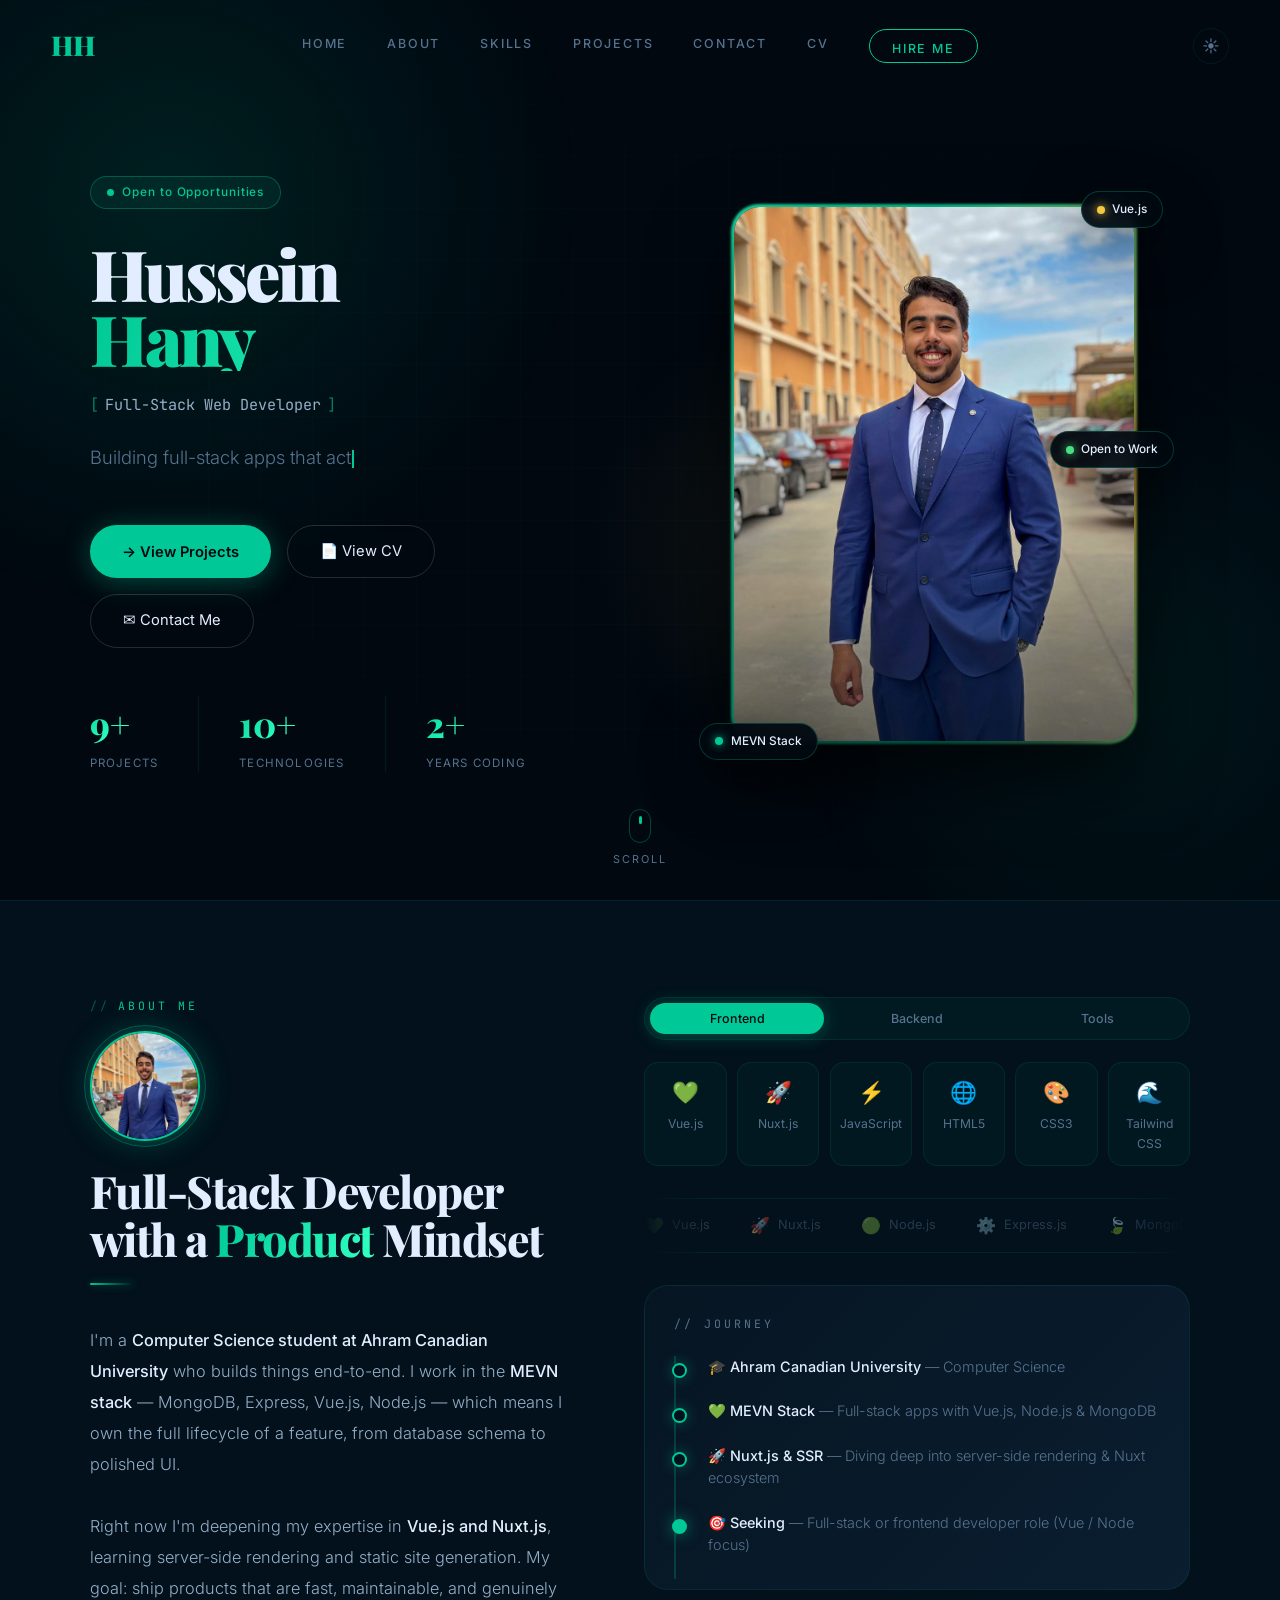
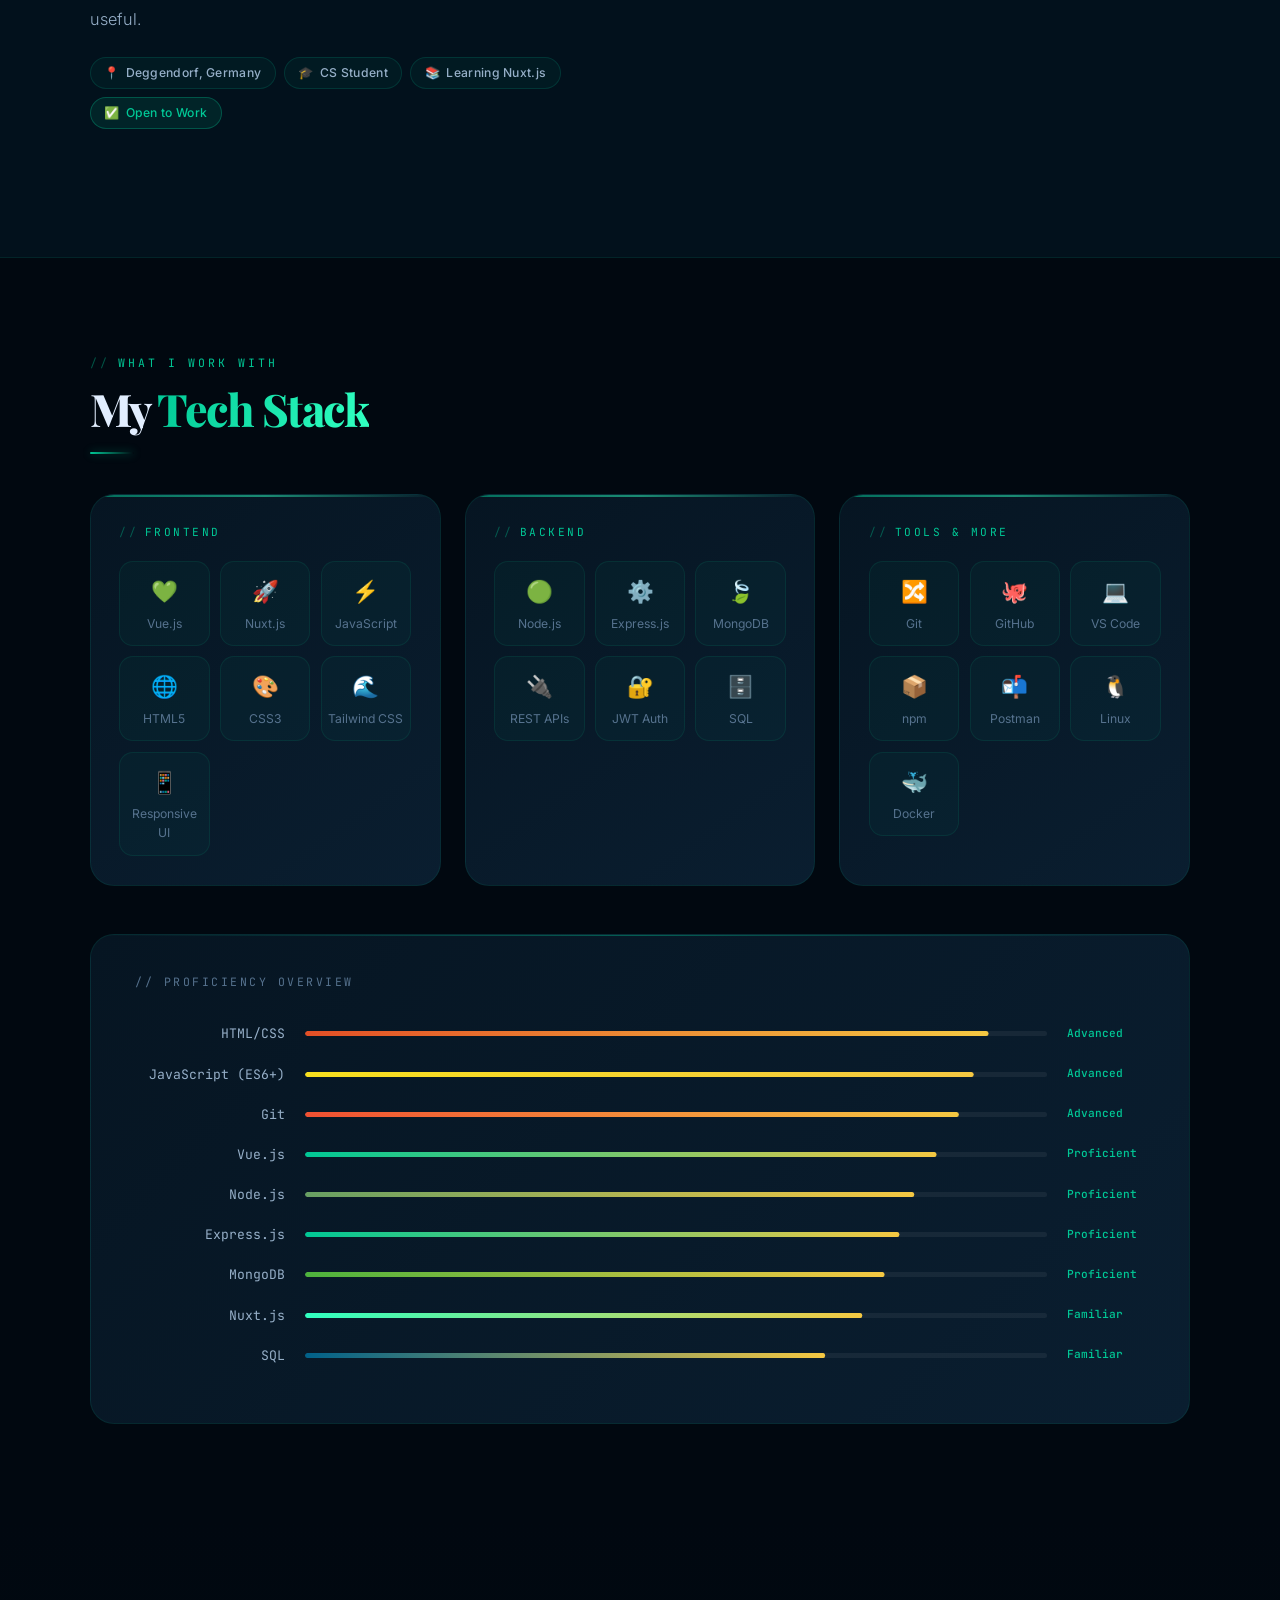
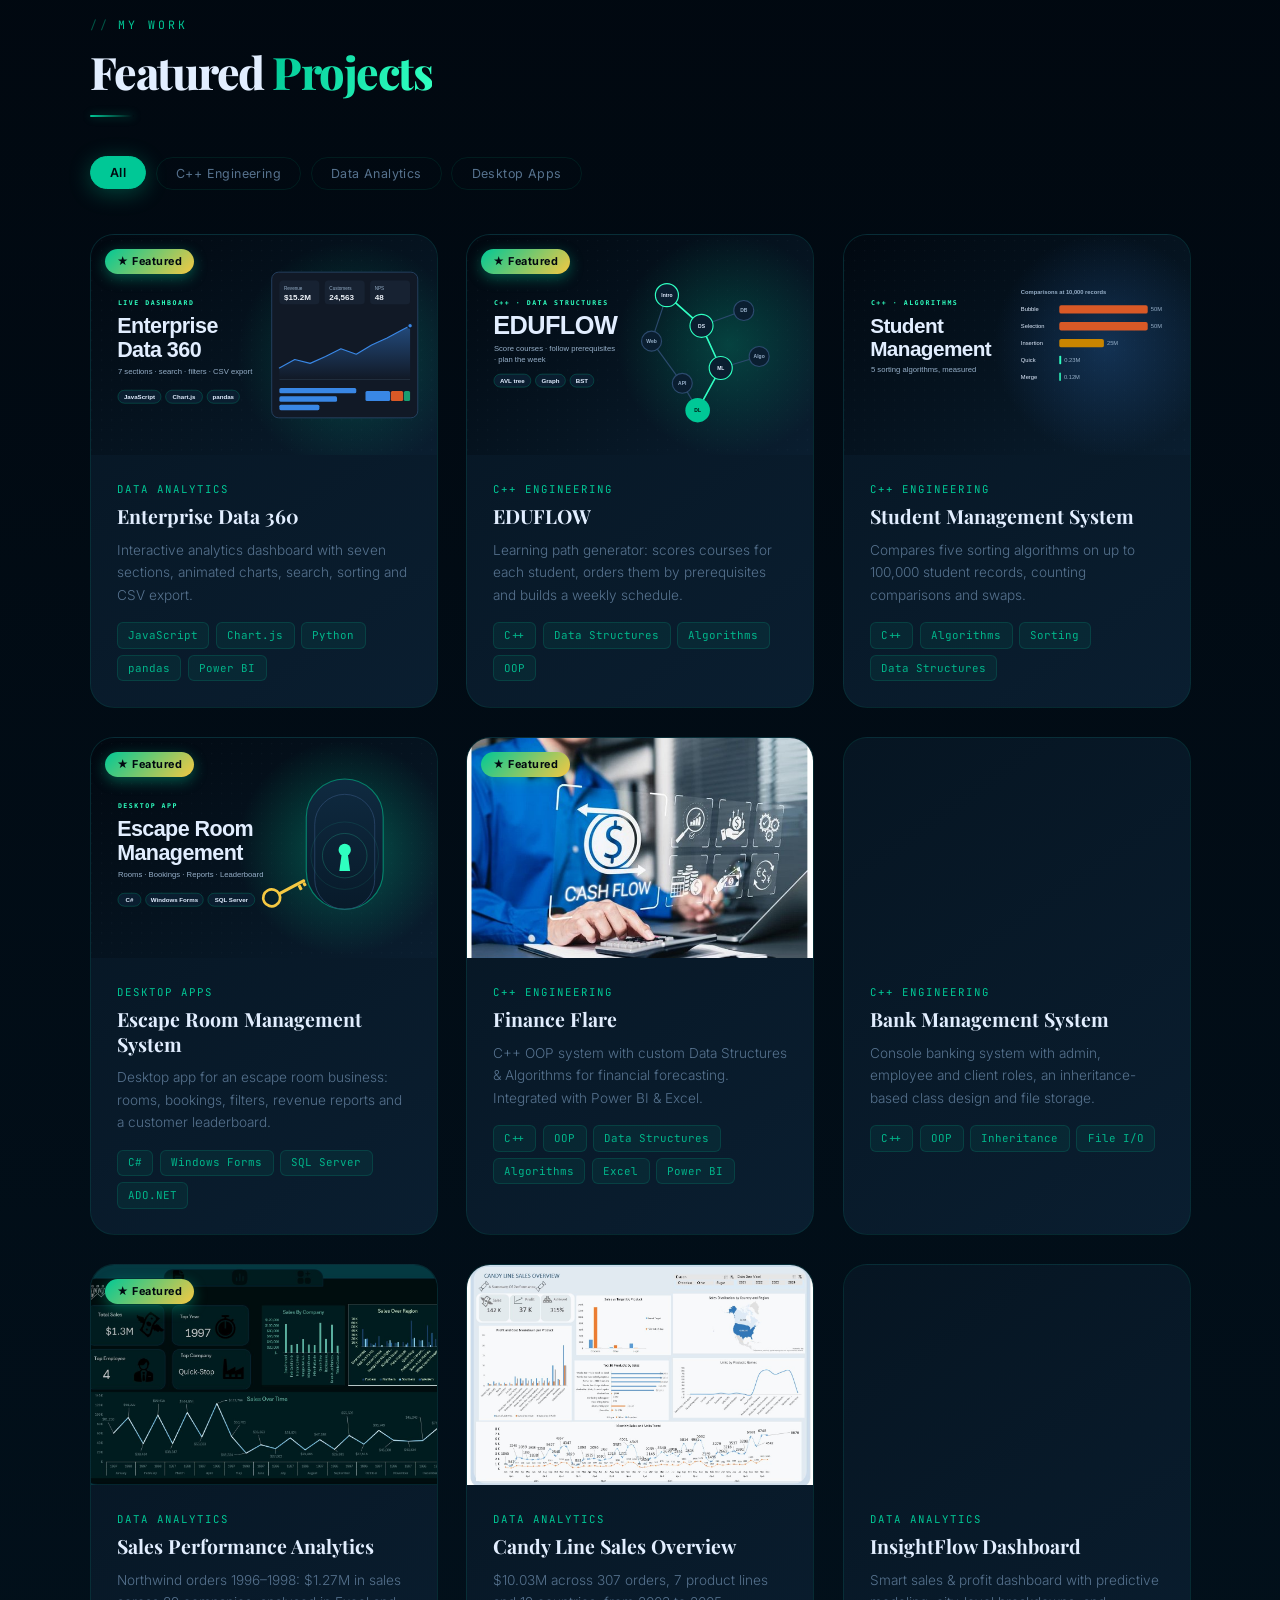
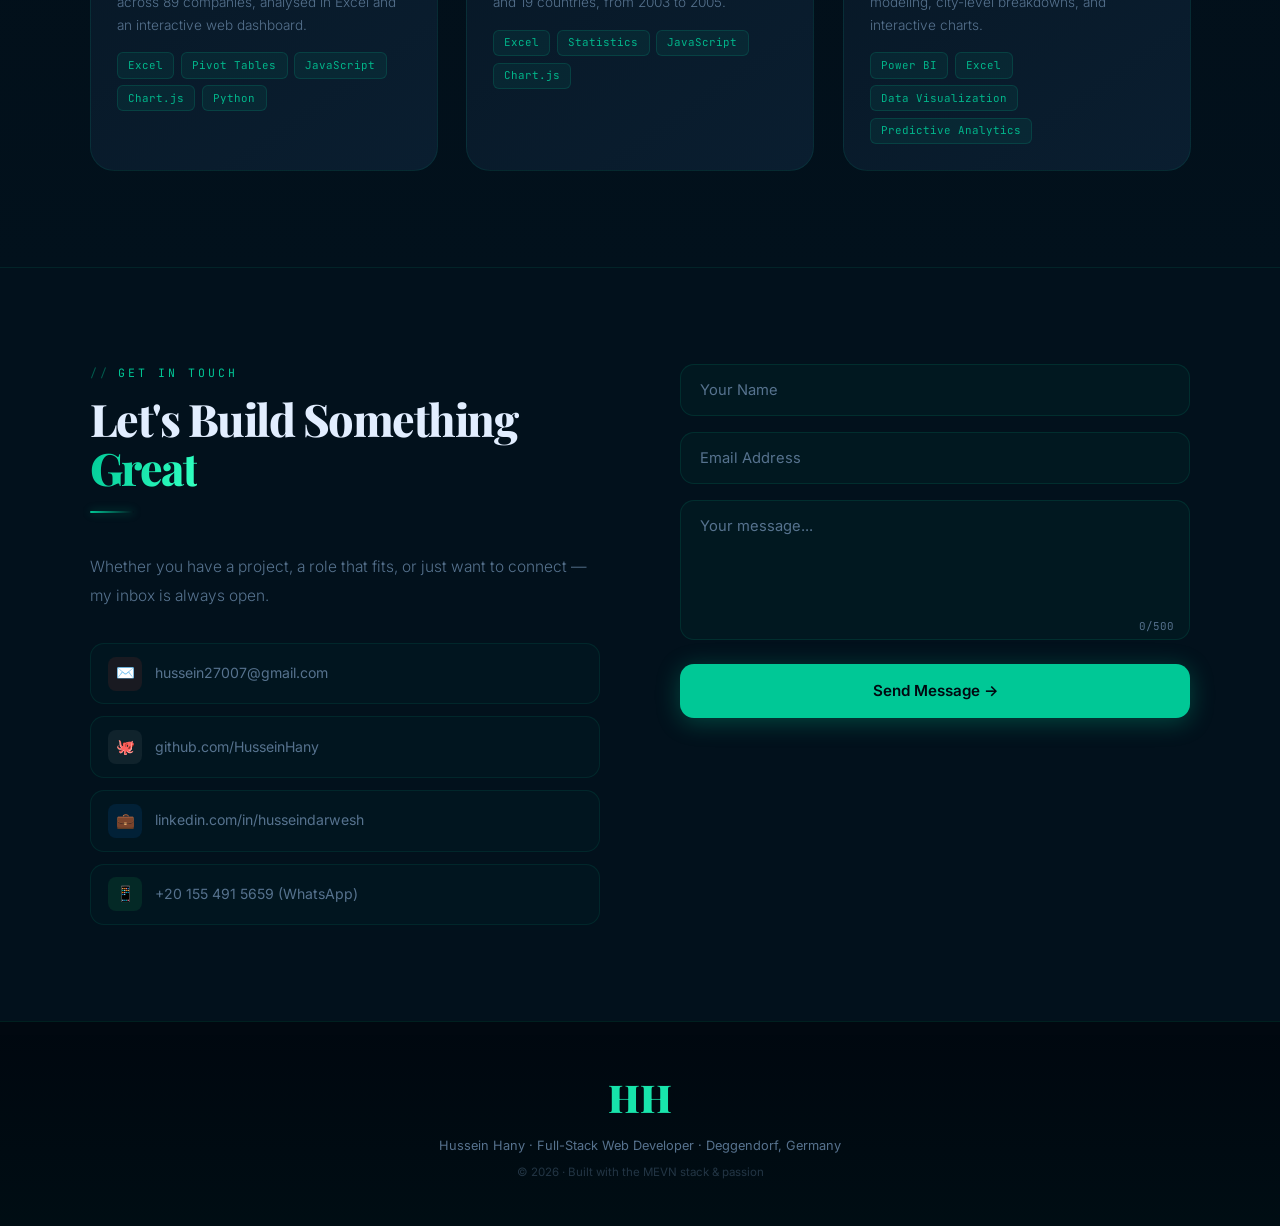
==== index.html @ fb444c96 "Portfolio: a card for every project, live demo buttons, accurate details - New cards: Enterprise Dat" ====
<!DOCTYPE html>
<html lang="en">
<head>
<meta charset="UTF-8"/>
<meta name="viewport" content="width=device-width,initial-scale=1.0"/>
<style>html{scroll-padding-top:72px}</style>
<meta name="description" content="Hussein Hany - Full-Stack Web Developer. Building modern, scalable web applications with the MEVN stack. Vue.js, Nuxt.js, Node.js, MongoDB."/>
<meta name="keywords" content="Hussein Hany, Full-Stack Developer, MEVN Stack, Vue.js, Nuxt.js, Node.js, MongoDB, Web Developer, Deggendorf Germany"/>
<meta name="author" content="Hussein Hany"/>
<meta name="robots" content="index, follow"/>
<meta name="theme-color" content="#00c896"/>

<!-- Open Graph / Facebook -->
<meta property="og:type" content="website"/>
<meta property="og:url" content="https://husseinHany.github.io/"/>
<meta property="og:title" content="Hussein Hany | Full-Stack Web Developer"/>
<meta property="og:description" content="Building modern, scalable web applications with the MEVN stack. Vue.js, Node.js, MongoDB — from idea to production."/>
<meta property="og:image" content="https://husseinHany.github.io/img/photo.jpg"/>

<!-- Twitter Card -->
<meta name="twitter:card" content="summary_large_image"/>
<meta name="twitter:title" content="Hussein Hany | Full-Stack Web Developer"/>
<meta name="twitter:description" content="Building modern, scalable web applications with the MEVN stack. Vue.js, Node.js, MongoDB — from idea to production."/>
<meta name="twitter:image" content="https://husseinHany.github.io/img/photo.jpg"/>

<title>Hussein Hany | Full-Stack Web Developer</title>
<link rel="canonical" href="https://husseinHany.github.io/"/>
<link rel="icon" type="image/svg+xml" href="data:image/svg+xml,%3Csvg xmlns='http://www.w3.org/2000/svg' viewBox='0 0 64 64'%3E%3Crect width='64' height='64' rx='12' fill='%230a0f14'/%3E%3Ctext x='32' y='42' font-family='Georgia,serif' font-size='28' font-weight='900' fill='%2300c896' text-anchor='middle'%3EHM%3C/text%3E%3C/svg%3E"/>

<!-- Fonts -->
<link rel="preconnect" href="https://fonts.googleapis.com"/>
<link rel="preconnect" href="https://fonts.gstatic.com" crossorigin/>
<link href="https://fonts.googleapis.com/css2?family=Playfair+Display:wght@700;800;900&family=Inter:ital,wght@0,300;0,400;0,500;0,600;1,300&family=JetBrains+Mono:wght@400;500&display=swap" rel="stylesheet"/>

<!-- GSAP -->
<script src="https://cdnjs.cloudflare.com/ajax/libs/gsap/3.12.5/gsap.min.js"></script>
<script src="https://cdnjs.cloudflare.com/ajax/libs/gsap/3.12.5/ScrollTrigger.min.js"></script>

<!-- Styles -->
<link rel="stylesheet" href="css/styles.css"/>

<!-- Structured Data / JSON-LD -->
<script type="application/ld+json">
{
  "@context": "https://schema.org",
  "@type": "Person",
  "name": "Hussein Hany",
  "url": "https://husseinHany.github.io/",
  "jobTitle": "Full-Stack Web Developer",
  "description": "Computer Science student and Full-Stack Web Developer specializing in the MEVN stack — Vue.js, Nuxt.js, Node.js, Express.js, and MongoDB.",
  "address": {
    "@type": "PostalAddress",
    "addressLocality": "Deggendorf",
    "addressCountry": "Germany"
  },
  "email": "hussein27007@gmail.com",
  "sameAs": [
    "https://github.com/HusseinHany",
    "https://www.linkedin.com/in/husseindarwesh"
  ],
  "knowsAbout": ["Vue.js","Nuxt.js","Node.js","Express.js","MongoDB","JavaScript","HTML5","CSS3","Tailwind CSS","REST APIs","Git"]
}
</script>
</head>
<body>

<div id="prog" role="progressbar" aria-label="Page scroll progress" aria-valuenow="0" aria-valuemin="0" aria-valuemax="100"></div>

<!-- ══ NAV ══ -->
<nav id="nav" aria-label="Main navigation">
  <a class="logo" href="#hero" onclick="goTo('hero');return false" aria-label="Hussein Hany - Home">HH</a>
  <div class="nav-links" role="list">
    <a href="#hero" onclick="goTo('hero');return false" role="listitem">Home</a>
    <a href="#about" onclick="goTo('about');return false" role="listitem">About</a>
    <a href="#skills" onclick="goTo('skills');return false" role="listitem">Skills</a>
    <a href="#projects" onclick="goTo('projects');return false" role="listitem">Projects</a>
    <a href="#contact" onclick="goTo('contact');return false" role="listitem">Contact</a>
    <a href="cv.html" role="listitem">CV</a>
    <a href="#contact" class="nav-hire" onclick="goTo('contact');return false" role="listitem">Hire Me</a>
  </div>
  <div style="display:flex;align-items:center;gap:.5rem">
    <button class="theme-toggle" id="theme-toggle" onclick="toggleTheme()" aria-label="Switch to light mode" title="Toggle theme">☀️</button>
    <button class="hbg" id="hbg" onclick="toggleMenu()" aria-label="Open mobile menu" aria-expanded="false" aria-controls="mob-menu">
      <span></span><span></span><span></span>
    </button>
  </div>
</nav>

<!-- ══ MOBILE MENU ══ -->
<nav class="mob-menu" id="mob-menu" aria-label="Mobile navigation" aria-hidden="true">
  <a href="#hero" onclick="goTo('hero');closeMenu();return false">Home</a>
  <a href="#about" onclick="goTo('about');closeMenu();return false">About</a>
  <a href="#skills" onclick="goTo('skills');closeMenu();return false">Skills</a>
  <a href="#projects" onclick="goTo('projects');closeMenu();return false">Projects</a>
  <a href="#contact" onclick="goTo('contact');closeMenu();return false">Contact</a>
  <a href="cv.html">CV</a>
  <a href="#contact" onclick="goTo('contact');closeMenu();return false" style="color:var(--em)">Hire Me ↗</a>
</nav>

<!-- ══ HERO ══ -->
<section id="hero" class="hero-wrap" aria-label="Hero section">
  <div class="hero-bg-grid" aria-hidden="true"></div>
  <div class="orb o1" aria-hidden="true"></div>
  <div class="orb o2" aria-hidden="true"></div>
  <div class="orb o3" aria-hidden="true"></div>

  <!-- left -->
  <div class="hero-left">
    <div class="h-badge" id="hbadge">
      <span class="bdot" aria-hidden="true"></span>Open to Opportunities
    </div>
    <h1 class="hname" id="hname">
      <span class="hname-l1">Hussein</span>
      <span class="hname-l2">Hany</span>
    </h1>
    <div class="hrole" id="hrole" aria-label="Role: Full-Stack Web Developer">
      <span class="rbr" aria-hidden="true">[</span>Full-Stack Web Developer<span class="rbr" aria-hidden="true">]</span>
    </div>
    <div class="htype" id="htype" aria-live="polite" aria-label="Dynamic tagline">
      <span id="typed"></span><span class="tcur" aria-hidden="true"></span>
    </div>
    <div class="hero-ctas" id="hctas">
      <button class="btn-p" onclick="goTo('projects')"><span>→ View Projects</span></button>
      <a href="cv.html" class="btn-o">📄 View CV</a>
      <a href="#contact" class="btn-o" onclick="goTo('contact');return false">✉ Contact Me</a>
    </div>
    <div class="stats-row" id="hstats" aria-label="Key statistics">
      <div class="stat-item">
        <span class="stat-n" data-t="9">0+</span>
        <span class="stat-l">Projects</span>
      </div>
      <div class="stat-div" aria-hidden="true"></div>
      <div class="stat-item">
        <span class="stat-n" data-t="10">0+</span>
        <span class="stat-l">Technologies</span>
      </div>
      <div class="stat-div" aria-hidden="true"></div>
      <div class="stat-item">
        <span class="stat-n" data-t="2">0+</span>
        <span class="stat-l">Years Coding</span>
      </div>
    </div>
  </div>

  <!-- right -->
  <div class="hero-right" id="hphoto">
    <div class="photo-wrap">
      <div class="photo-glow" aria-hidden="true"></div>
      <div class="photo-inner">
        <img id="pimg" src="" alt="Hussein Hany - Full-Stack Web Developer"/>
        <div class="photo-fade" aria-hidden="true"></div>
      </div>
      <div class="chip c-em chip-1" aria-hidden="true"><span class="cdot"></span>MEVN Stack</div>
      <div class="chip c-gd chip-2" aria-hidden="true"><span class="cdot"></span>Vue.js</div>
      <div class="chip c-gr chip-3" aria-hidden="true"><span class="cdot"></span>Open to Work</div>
    </div>
  </div>

  <div class="scroll-hint" aria-hidden="true">
    <div class="smouse"><div class="swheel"></div></div>
    <span>Scroll</span>
  </div>
</section>

<!-- ══ ABOUT ══ -->
<section id="about" class="sec" aria-labelledby="about-heading">
  <div class="sec-in about-grid">
    <div class="rv-l">
      <div class="eyebrow" aria-hidden="true">About Me</div>
      <div class="about-avatar-wrap">
        <img id="aimg" src="" alt="Hussein Hany - Full-Stack Web Developer"/>
        <div class="about-avatar-ring" aria-hidden="true"></div>
      </div>
      <h2 class="sec-h" id="about-heading">Full-Stack Developer with a <span class="em-txt">Product</span> Mindset</h2>
      <div class="divider" aria-hidden="true"></div>
      <p class="bio">
        I'm a <strong>Computer Science student at Ahram Canadian University</strong> who builds things end-to-end. I work in the <strong>MEVN stack</strong> — MongoDB, Express, Vue.js, Node.js — which means I own the full lifecycle of a feature, from database schema to polished UI.<br><br>
        Right now I'm deepening my expertise in <strong>Vue.js and Nuxt.js</strong>, learning server-side rendering and static site generation. My goal: ship products that are fast, maintainable, and genuinely useful.
      </p>
      <div class="about-chips" aria-label="Key attributes">
        <span class="about-chip"><span aria-hidden="true">📍</span>Deggendorf, Germany</span>
        <span class="about-chip"><span aria-hidden="true">🎓</span>CS Student</span>
        <span class="about-chip"><span aria-hidden="true">📚</span>Learning Nuxt.js</span>
        <span class="about-chip about-chip-em"><span aria-hidden="true">✅</span>Open to Work</span>
      </div>
    </div>
    <div class="rv-r">
      <div class="tab-row" role="tablist" aria-label="Skills categories">
        <button class="tbtn on" onclick="switchTab(0,this)" role="tab" aria-selected="true" aria-controls="tab-c">Frontend</button>
        <button class="tbtn" onclick="switchTab(1,this)" role="tab" aria-selected="false" aria-controls="tab-c">Backend</button>
        <button class="tbtn" onclick="switchTab(2,this)" role="tab" aria-selected="false" aria-controls="tab-c">Tools</button>
      </div>
      <div id="tab-c" role="tabpanel"></div>
      <div class="mq-band" aria-hidden="true"><div class="mq-t" id="mq-t"></div></div>
      <div class="tl-card">
        <div class="tl-h">// Journey</div>
        <div class="tl" aria-label="Career timeline">
          <div class="tl-i"><p><strong>🎓 Ahram Canadian University</strong> — Computer Science</p></div>
          <div class="tl-i"><p><strong>💚 MEVN Stack</strong> — Full-stack apps with Vue.js, Node.js &amp; MongoDB</p></div>
          <div class="tl-i"><p><strong>🚀 Nuxt.js &amp; SSR</strong> — Diving deep into server-side rendering &amp; Nuxt ecosystem</p></div>
          <div class="tl-i"><p><strong>🎯 Seeking</strong> — Full-stack or frontend developer role (Vue / Node focus)</p></div>
        </div>
      </div>
    </div>
  </div>
</section>

<!-- ══ SKILLS ══ -->
<section id="skills" class="sec" aria-labelledby="skills-heading">
  <div class="sec-in">
    <div class="rv">
      <div class="eyebrow" aria-hidden="true">What I Work With</div>
      <h2 class="sec-h" id="skills-heading">My <span class="em-txt">Tech Stack</span></h2>
      <div class="divider" aria-hidden="true"></div>
    </div>
    <div class="sk-groups rv d1" id="sk-groups-wrap" role="list" aria-label="Skills grouped by category"></div>
    <div class="bars-card rv d2">
      <div class="bars-h">// Proficiency Overview</div>
      <div id="bars-w"></div>
    </div>
  </div>
</section>

<!-- ══ PROJECTS ══ -->
<section id="projects" class="sec" aria-labelledby="projects-heading">
  <div class="sec-in">
    <div class="rv">
      <div class="eyebrow" aria-hidden="true">My Work</div>
      <h2 class="sec-h" id="projects-heading">Featured <span class="em-txt">Projects</span></h2>
      <div class="divider" aria-hidden="true"></div>
    </div>
    <div class="fp-row rv d1" id="fp-row" role="group" aria-label="Filter projects by category">
      <button class="fp on" data-c="All" aria-pressed="true">All</button>
      <button class="fp" data-c="C++ Engineering" aria-pressed="false">C++ Engineering</button>
      <button class="fp" data-c="Data Analytics" aria-pressed="false">Data Analytics</button>
      <button class="fp" data-c="Desktop Apps" aria-pressed="false">Desktop Apps</button>
    </div>
    <div class="pj-grid" id="pj-g" role="list" aria-label="Projects"></div>
  </div>
</section>

<!-- ══ CONTACT ══ -->
<section id="contact" class="sec" aria-labelledby="contact-heading">
  <div class="sec-in ct-grid">
    <div class="rv-l">
      <div class="eyebrow" aria-hidden="true">Get In Touch</div>
      <h2 class="sec-h" id="contact-heading">Let's Build Something <span class="em-txt">Great</span></h2>
      <div class="divider" aria-hidden="true"></div>
      <p class="ct-tag">Whether you have a project, a role that fits, or just want to connect — my inbox is always open.</p>
      <div class="socials" aria-label="Contact links">
        <a href="mailto:hussein27007@gmail.com" class="soc" aria-label="Send email to hussein27007@gmail.com">
          <div class="sic" style="background:rgba(234,67,53,.1)" aria-hidden="true">✉️</div>hussein27007@gmail.com
        </a>
        <a href="https://github.com/HusseinHany" target="_blank" rel="noopener noreferrer" class="soc" aria-label="GitHub profile (opens in new tab)">
          <div class="sic" style="background:rgba(255,255,255,.06)" aria-hidden="true">🐙</div>github.com/HusseinHany
        </a>
        <a href="https://www.linkedin.com/in/husseindarwesh" target="_blank" rel="noopener noreferrer" class="soc" aria-label="LinkedIn profile (opens in new tab)">
          <div class="sic" style="background:rgba(10,102,194,.15)" aria-hidden="true">💼</div>linkedin.com/in/husseindarwesh
        </a>
        <a href="https://wa.me/201554915659" target="_blank" rel="noopener noreferrer" class="soc" aria-label="WhatsApp contact (opens in new tab)">
          <div class="sic" style="background:rgba(37,211,102,.1)" aria-hidden="true">📱</div>+20 155 491 5659 (WhatsApp)
        </a>
      </div>
    </div>
    <div class="rv-r">
      <form class="cform" id="cform" onsubmit="submitForm(event)" novalidate aria-label="Contact form">
        <label for="f-name" class="sr-only">Your Name</label>
        <input type="text" class="fi" id="f-name" name="name" placeholder="Your Name" required autocomplete="name" aria-required="true"/>
        <label for="f-email" class="sr-only">Email Address</label>
        <input type="email" class="fi" id="f-email" name="email" placeholder="Email Address" required autocomplete="email" aria-required="true"/>
        <div class="fcw">
          <label for="f-msg" class="sr-only">Your message</label>
          <textarea class="fta" id="f-msg" name="message" placeholder="Your message..." oninput="updateCharCount(this)" required aria-required="true" maxlength="500"></textarea>
          <div class="fclbl" aria-live="polite"><span id="fct">0</span>/500</div>
        </div>
        <button type="submit" class="fsub" id="fsub">Send Message →</button>
      </form>
    </div>
  </div>
</section>

<footer role="contentinfo">
  <div class="f-logo" aria-hidden="true">HH</div>
  <p>Hussein Hany · Full-Stack Web Developer · Deggendorf, Germany</p>
  <p style="margin-top:.4rem;opacity:.4;font-size:.72rem">© 2026 · Built with the MEVN stack &amp; passion</p>
</footer>

<!-- ══ MODAL ══ -->
<div class="mbg" id="modal" role="dialog" aria-modal="true" aria-labelledby="m-title" aria-hidden="true" onclick="closeModal(event)">
  <div class="mbox">
    <button class="m-close" id="m-close-btn" onclick="closeModalBtn()" aria-label="Close project details">✕</button>
    <img src="" alt="" class="m-img" id="m-img"/>
    <div class="m-body">
      <div class="m-cat" id="m-cat"></div>
      <h2 class="m-title" id="m-title"></h2>
      <p class="m-desc" id="m-desc"></p>
      <div class="m-hl-t">Key Highlights</div>
      <div class="hl-g" id="m-hl"></div>
      <div class="m-tags" id="m-tags" aria-label="Technologies"></div>
      <div class="m-btns">
        <a href="#" target="_blank" rel="noopener noreferrer" class="btn-p" id="m-live" style="font-size:.88rem;padding:.75rem 1.6rem"><span>↗ Live demo</span></a>
        <a href="#" target="_blank" rel="noopener noreferrer" class="btn-o" id="m-git" style="font-size:.88rem;padding:.75rem 1.6rem">⬡ GitHub</a>
      </div>
    </div>
  </div>
</div>

<div class="toast" id="toast" role="status" aria-live="polite"></div>

<!-- Back to top -->
<button id="back-top" onclick="scrollToTop()" aria-label="Back to top" title="Back to top">↑</button>

<!-- Screen reader only utility class -->
<style>.sr-only{position:absolute;width:1px;height:1px;padding:0;margin:-1px;overflow:hidden;clip:rect(0,0,0,0);white-space:nowrap;border:0}</style>

<script>const IMG_PHOTO = "img/photo.jpg";
const IMG_PROJ1 = "img/project-1.jpg";
const IMG_PROJ2 = "img/project-2.jpg";
const IMG_PROJ3 = "img/project-3.jpg";
const IMG_PROJ4 = "img/project-4.jpg";
const IMG_PROJ5 = "img/project-5.jpg";
const IMG_PROJ6 = "img/project-6.svg";
const IMG_DATA360 = "img/project-data360.svg";
const IMG_EDUFLOW = "img/project-eduflow.svg";
const IMG_STUDENT = "img/project-student.svg";


</script>

<!-- JavaScript Modules -->
<script src="js/data.js"></script>
<script src="js/utils.js"></script>
<script src="js/ui.js"></script>
<script src="js/core.js"></script>

</body>
</html>
---- css/styles.css ----
/* ═══════════════════════════════════════════
   TOKENS — DARK THEME (default)
═══════════════════════════════════════════ */
:root{
  --navy:  #010810;
  --navy2: #02111c;
  --navy3: #061522;
  --navy4: #0a1e30;
  --em:    #00c896;
  --em2:   #00a87e;
  --em3:   #2fffc0;
  --gold:  #f5c842;
  --text:  #e2eeff;
  --sub:   #96afc8;
  --muted: #56728e;
  --border:rgba(0,200,150,.10);
  --bord2: rgba(0,200,150,.26);
  --glow:  0 0 56px rgba(0,200,150,.22);
  --sh:    0 16px 56px rgba(0,0,0,.65);
  --r:     14px;
  --rL:    24px;
  --transition: .35s cubic-bezier(.4,0,.2,1);
}

/* ═══════════════════════════════════════════
   TOKENS — LIGHT THEME
═══════════════════════════════════════════ */
:root[data-theme="light"]{
  --navy:  #edf2f7;
  --navy2: #e2eaf5;
  --navy3: #d5e0f0;
  --navy4: #c6d5e8;
  --em:    #007a5a;
  --em2:   #006048;
  --em3:   #009972;
  --gold:  #c59a00;
  --text:  #0a1929;
  --sub:   #2c4a6e;
  --muted: #4a6988;
  --border:rgba(0,122,90,.14);
  --bord2: rgba(0,122,90,.32);
  --glow:  0 0 56px rgba(0,122,90,.20);
  --sh:    0 12px 48px rgba(0,0,0,.12);
  --transition: .35s cubic-bezier(.4,0,.2,1);
}

/* ═══════════════════════════════════════════
   RESET
═══════════════════════════════════════════ */
*{margin:0;padding:0;box-sizing:border-box}
html{overflow-x:hidden}
body{
  font-family:'Inter',sans-serif;background:var(--navy);
  color:var(--text);overflow-x:hidden;
  -webkit-font-smoothing:antialiased;
  -moz-osx-font-smoothing:grayscale;
  text-rendering:optimizeLegibility;
  line-height:1.6;
  transition:background .3s,color .3s;
}
/* Subtle noise grain overlay */
body::before{
  content:'';position:fixed;inset:0;z-index:1;pointer-events:none;
  background-image:url("data:image/svg+xml,%3Csvg viewBox='0 0 256 256' xmlns='http://www.w3.org/2000/svg'%3E%3Cfilter id='n'%3E%3CfeTurbulence type='fractalNoise' baseFrequency='0.9' numOctaves='4' stitchTiles='stitch'/%3E%3C/filter%3E%3Crect width='100%25' height='100%25' filter='url(%23n)' opacity='0.03'/%3E%3C/svg%3E");
  opacity:.025;
}
img{display:block;max-width:100%;height:auto}
button,a{cursor:pointer;text-decoration:none;color:inherit;border:none;background:none;font-family:inherit}
:focus-visible{outline:2px solid var(--em);outline-offset:3px;border-radius:4px}
::-webkit-scrollbar{width:4px}
::-webkit-scrollbar-track{background:var(--navy)}
::-webkit-scrollbar-thumb{background:linear-gradient(to bottom,var(--em),var(--em2));border-radius:2px}


/* ═══════════════════════════════════════════
   PROGRESS BAR
═══════════════════════════════════════════ */
#prog{position:fixed;top:0;left:0;height:2px;width:100%;transform:scaleX(0);transform-origin:left;background:linear-gradient(90deg,var(--em),var(--em3),var(--gold));z-index:1000;pointer-events:none;box-shadow:0 0 8px rgba(0,200,150,.5)}

/* ═══════════════════════════════════════════
   NAV
═══════════════════════════════════════════ */
#nav{
  position:fixed;top:0;left:0;right:0;z-index:200;
  display:flex;align-items:center;justify-content:space-between;
  padding:1.5rem 4vw;
  transition:padding var(--transition),background var(--transition),border-color var(--transition),backdrop-filter var(--transition),box-shadow var(--transition);
  border-bottom:1px solid transparent;
}
#nav.scrolled{
  padding:.85rem 4vw;
  background:rgba(1,8,16,.92);
  backdrop-filter:blur(32px);
  -webkit-backdrop-filter:blur(32px);
  border-color:var(--border);
  box-shadow:0 4px 32px rgba(0,0,0,.4);
}
:root[data-theme="light"] #nav.scrolled{
  background:rgba(237,242,247,.94);
}
.logo{
  font-family:'Playfair Display',serif;font-size:1.7rem;font-weight:900;
  color:var(--em);letter-spacing:-1px;
  transition:text-shadow .3s,transform .3s;
}
.logo:hover{text-shadow:0 0 28px rgba(0,200,150,.6);transform:scale(1.04)}
.nav-links{display:flex;gap:2.5rem;align-items:center}
.nav-links a{
  font-size:.78rem;font-weight:500;letter-spacing:1.8px;text-transform:uppercase;
  color:var(--muted);transition:color .3s;position:relative;padding-bottom:3px;
}
.nav-links a::after{content:'';position:absolute;bottom:0;left:0;width:0;height:1px;background:var(--em);transition:width .35s cubic-bezier(.4,0,.2,1)}
.nav-links a:hover{color:var(--text)}
.nav-links a:hover::after{width:100%}
.nav-hire{
  padding:.55rem 1.4rem;border:1.5px solid var(--em);
  color:var(--em) !important;border-radius:50px;
  transition:all .3s !important;
}
.nav-hire:hover{background:var(--em) !important;color:var(--navy) !important;box-shadow:var(--glow);transform:translateY(-1px) !important}
.nav-hire::after{display:none !important}

/* Theme Toggle */
.theme-toggle{
  width:36px;height:36px;border-radius:50%;
  border:1.5px solid var(--border);
  color:var(--muted);
  display:flex;align-items:center;justify-content:center;
  font-size:1.05rem;transition:all .3s;
  flex-shrink:0;margin-left:.5rem;
}
.theme-toggle:hover{background:rgba(0,200,150,.1);border-color:var(--em);color:var(--em);transform:rotate(20deg)}

/* Hamburger */
.hbg{display:none;flex-direction:column;gap:5px;width:26px;padding:2px 0}
.hbg span{height:2px;background:var(--text);border-radius:2px;transition:all .35s cubic-bezier(.4,0,.2,1)}
.hbg.open span:nth-child(1){transform:translateY(7px) rotate(45deg)}
.hbg.open span:nth-child(2){opacity:0;transform:scaleX(0)}
.hbg.open span:nth-child(3){transform:translateY(-7px) rotate(-45deg)}
/* Mobile overlay menu */
.mob-menu{
  position:fixed;inset:0;z-index:199;
  background:rgba(1,8,16,.97);backdrop-filter:blur(36px);-webkit-backdrop-filter:blur(36px);
  display:flex;flex-direction:column;align-items:center;justify-content:center;gap:2.8rem;
  transform:translateX(100%);transition:transform .3s cubic-bezier(.4,0,.2,1);
}
.mob-menu.open{transform:none}
.mob-menu a{
  font-size:2rem;font-family:'Playfair Display',serif;font-weight:700;
  color:var(--sub);
  opacity:0;transform:translateX(40px);
  transition:color .3s,opacity .45s,transform .45s;
}
.mob-menu.open a{opacity:1;transform:none}
.mob-menu a:hover{color:var(--em);text-shadow:0 0 24px rgba(0,200,150,.4)}

/* ═══════════════════════════════════════════
   HERO
═══════════════════════════════════════════ */
.hero-wrap{
  min-height:100dvh;
  display:grid;
  grid-template-columns:1fr 1fr;
  gap:0;
  align-items:stretch;
  position:relative;
  overflow:hidden;
}
/* bg */
.hero-bg-grid{
  position:fixed;inset:0;pointer-events:none;z-index:0;
  background-image:
    linear-gradient(rgba(0,200,150,.038) 1px,transparent 1px),
    linear-gradient(90deg,rgba(0,200,150,.038) 1px,transparent 1px);
  background-size:52px 52px;
  mask-image:radial-gradient(ellipse 100% 100% at 50% 50%,black 0%,transparent 80%);
  animation:grid-pulse 8s ease-in-out infinite;
}
@keyframes grid-pulse{0%,100%{opacity:.7}50%{opacity:1}}
.orb{position:fixed;border-radius:50%;filter:blur(110px);pointer-events:none;z-index:0;opacity:0}
.o1{width:900px;height:900px;background:radial-gradient(circle,rgba(0,200,150,.12),transparent 65%);top:-28%;left:-22%}
.o2{width:750px;height:750px;background:radial-gradient(circle,rgba(0,168,126,.09),transparent 65%);bottom:-18%;right:-18%}
.o3{width:500px;height:500px;background:radial-gradient(circle,rgba(245,200,66,.07),transparent 65%);top:32%;right:18%}

/* hero left panel */
.hero-left{
  display:flex;flex-direction:column;justify-content:center;
  padding:9rem 5vw 6rem 7vw;
  position:relative;z-index:2;
}
.h-badge{
  display:inline-flex;align-items:center;gap:.55rem;
  padding:.4rem 1rem;border:1px solid rgba(0,200,150,.32);
  border-radius:50px;background:rgba(0,200,150,.07);
  font-size:.74rem;color:var(--em);font-weight:500;letter-spacing:.9px;
  margin-bottom:2rem;opacity:0;transform:translateY(14px);
  width:fit-content;backdrop-filter:blur(8px);
}
.bdot{width:7px;height:7px;background:var(--em);border-radius:50%;animation:bdot 2s ease-in-out infinite}
@keyframes bdot{0%,100%{box-shadow:0 0 0 0 rgba(0,200,150,.5)}60%{box-shadow:0 0 0 8px rgba(0,200,150,0)}}
h1.hname{
  font-family:'Playfair Display',serif;
  font-size:clamp(3.5rem,5.5vw,6.5rem);
  font-weight:900;line-height:.92;letter-spacing:-3px;
  margin-bottom:1.4rem;opacity:0;transform:translateY(28px);
}
.hname-l1{display:block;color:var(--text)}
.hname-l2{
  display:block;
  background:linear-gradient(110deg,var(--em) 0%,var(--em3) 45%,var(--gold) 100%);
  -webkit-background-clip:text;-webkit-text-fill-color:transparent;background-clip:text;
  background-size:200%;animation:shimmer 5s ease infinite;
}
@keyframes shimmer{0%,100%{background-position:0%}50%{background-position:100%}}
.hrole{
  font-family:'JetBrains Mono',monospace;font-size:clamp(.8rem,1.3vw,.95rem);
  color:var(--sub);margin-bottom:1.6rem;display:flex;align-items:center;gap:.4rem;
  opacity:0;
}
.rbr{color:var(--em);opacity:.6}
.htype{
  font-size:clamp(1rem,1.5vw,1.15rem);color:var(--muted);
  font-weight:300;min-height:2em;margin-bottom:2.8rem;opacity:0;
}
.tcur{display:inline-block;width:2px;height:1em;background:var(--em);
  margin-left:1px;vertical-align:middle;animation:blink .65s step-end infinite}
@keyframes blink{0%,100%{opacity:1}50%{opacity:0}}
.hero-ctas{display:flex;gap:1rem;flex-wrap:wrap;opacity:0;transform:translateY(14px)}
.stats-row{display:flex;gap:2.5rem;margin-top:3rem;opacity:0}
.stat-item{display:flex;flex-direction:column}
.stat-n{
  font-family:'Playfair Display',serif;font-size:2.2rem;font-weight:800;
  background:linear-gradient(135deg,var(--em),var(--em3),var(--gold));
  -webkit-background-clip:text;-webkit-text-fill-color:transparent;background-clip:text;
}
.stat-l{font-size:.72rem;color:var(--muted);text-transform:uppercase;letter-spacing:1.2px;margin-top:.1rem}
.stat-div{width:1px;background:var(--border);align-self:stretch}

/* hero right panel */
.hero-right{
  display:flex;align-items:center;justify-content:center;
  padding:9rem 7vw 6rem 3vw;
  position:relative;z-index:2;
  opacity:0;transform:translateX(28px);
}
.photo-wrap{position:relative;width:min(400px,90%)}
.photo-glow{
  position:absolute;inset:-3px;border-radius:28px;
  background:conic-gradient(from 0deg,var(--em),var(--gold),var(--em2),var(--em3),var(--em));
  animation:spin-g 9s linear infinite;z-index:0;
  filter:blur(1px);
}
@keyframes spin-g{to{transform:rotate(360deg)}}
.photo-inner{
  position:relative;z-index:1;border-radius:26px;overflow:hidden;
  aspect-ratio:3/4;background:var(--navy3);
  box-shadow:0 32px 80px rgba(0,0,0,.7);
}
.photo-inner img{width:100%;height:100%;object-fit:cover;object-position:top center;transition:transform .7s cubic-bezier(.4,0,.2,1)}
.photo-wrap:hover .photo-inner img{transform:scale(1.05)}
.photo-fade{position:absolute;inset:0;background:linear-gradient(to top,rgba(1,8,16,.5) 0%,transparent 55%);z-index:2;pointer-events:none}
/* chips */
.chip{
  position:absolute;z-index:3;display:flex;align-items:center;gap:.45rem;
  padding:.5rem .95rem;background:rgba(1,8,16,.92);
  border:1px solid var(--bord2);border-radius:50px;
  font-size:.74rem;font-weight:500;backdrop-filter:blur(16px);
  box-shadow:var(--sh);white-space:nowrap;
}
.chip-1{bottom:-1.2rem;left:-2.2rem;animation:cf 4.2s ease-in-out infinite}
.chip-2{top:-1rem;right:-1.8rem;animation:cf 4.2s ease-in-out infinite .8s}
.chip-3{top:42%;right:-2.5rem;animation:cf 4.2s ease-in-out infinite 1.6s}
@keyframes cf{0%,100%{transform:translateY(0)}50%{transform:translateY(-10px)}}
.cdot{width:8px;height:8px;border-radius:50%}
.c-em .cdot{background:var(--em);box-shadow:0 0 10px var(--em)}
.c-gd .cdot{background:var(--gold);box-shadow:0 0 10px var(--gold)}
.c-gr .cdot{background:#4ade80;box-shadow:0 0 10px #4ade80}

/* scroll hint */
.scroll-hint{
  position:absolute;bottom:2rem;left:50%;transform:translateX(-50%);
  display:flex;flex-direction:column;align-items:center;gap:.5rem;
  color:var(--muted);font-size:.68rem;letter-spacing:2px;text-transform:uppercase;
  animation:sh 1s 3.2s both;z-index:2;
}
@keyframes sh{from{opacity:0;transform:translateX(-50%) translateY(8px)}to{opacity:1;transform:translateX(-50%)}}
.smouse{width:22px;height:34px;border:1.5px solid rgba(0,200,150,.32);border-radius:12px;display:flex;justify-content:center;padding-top:6px}
.swheel{width:3px;height:8px;background:var(--em);border-radius:2px;animation:sw 1.8s ease-in-out infinite}
@keyframes sw{0%{transform:translateY(0);opacity:1}100%{transform:translateY(10px);opacity:0}}

/* ═══════════════════════════════════════════
   BUTTONS
═══════════════════════════════════════════ */
.btn-p{
  display:inline-flex;align-items:center;gap:.4rem;
  padding:.88rem 2rem;background:var(--em);color:var(--navy);
  border-radius:50px;font-size:.92rem;font-weight:600;
  transition:all .35s cubic-bezier(.4,0,.2,1);
  box-shadow:0 4px 28px rgba(0,200,150,.35);
  position:relative;overflow:hidden;
}
.btn-p::before{content:'';position:absolute;inset:0;background:linear-gradient(135deg,var(--em3),var(--em));opacity:0;transition:opacity .35s}
.btn-p:hover{transform:translateY(-4px);box-shadow:0 14px 44px rgba(0,200,150,.5)}
.btn-p:hover::before{opacity:1}
.btn-p:active{transform:translateY(-1px)}
.btn-p span{position:relative;z-index:1}
.btn-o{
  display:inline-flex;align-items:center;gap:.4rem;
  padding:.88rem 2rem;border:1.5px solid rgba(255,255,255,.15);
  color:var(--text);border-radius:50px;font-size:.92rem;font-weight:400;
  transition:all .35s cubic-bezier(.4,0,.2,1);
  backdrop-filter:blur(4px);
}
.btn-o:hover{border-color:var(--em);color:var(--em);background:rgba(0,200,150,.08);transform:translateY(-2px)}

/* ═══════════════════════════════════════════
   SECTION WRAPPER
═══════════════════════════════════════════ */
.sec{width:100%;padding:6rem 7vw;position:relative;z-index:1}
.sec-in{max-width:1240px;margin:0 auto}
.eyebrow{
  font-family:'JetBrains Mono',monospace;font-size:.72rem;
  color:var(--em);letter-spacing:3px;text-transform:uppercase;
  display:flex;align-items:center;gap:.5rem;margin-bottom:.8rem;
}
.eyebrow::before{content:'//';opacity:.4}
.sec-h{
  font-family:'Playfair Display',serif;font-size:clamp(2rem,3.5vw,3rem);
  font-weight:800;letter-spacing:-1.5px;line-height:1.08;margin-bottom:.5rem;
}
.em-txt{
  background:linear-gradient(110deg,var(--em),var(--em3),var(--gold));
  -webkit-background-clip:text;-webkit-text-fill-color:transparent;background-clip:text;
  background-size:200%;animation:shimmer 6s ease infinite;
}
.divider{width:44px;height:2px;margin:1.2rem 0 2.5rem;background:linear-gradient(90deg,var(--em),transparent);border-radius:1px;box-shadow:0 0 8px rgba(0,200,150,.4)}

/* ═══════════════════════════════════════════
   ABOUT
═══════════════════════════════════════════ */
#about{background:var(--navy2);border-top:1px solid var(--border);border-bottom:1px solid var(--border)}
.about-grid{display:grid;grid-template-columns:1fr 1.15fr;gap:5rem;align-items:start}
/* grid items default to min-width:auto, so the max-content marquee would stretch the whole section */
.about-grid>*{min-width:0}
/* standalone avatar */
.about-avatar-wrap{
  position:relative;
  width:110px;height:110px;
  margin:1rem 0 1.6rem;
}
.about-avatar-wrap img{
  width:110px;height:110px;border-radius:50%;object-fit:cover;object-position:top center;
  border:2.5px solid var(--em);
  box-shadow:0 0 32px rgba(0,200,150,.3),0 0 0 6px rgba(0,200,150,.07);
  display:block;
}
.about-avatar-ring{
  position:absolute;inset:-6px;border-radius:50%;
  border:1.5px solid rgba(0,200,150,.28);
  animation:av-ring 3s ease-in-out infinite;
  pointer-events:none;
}
@keyframes av-ring{0%,100%{transform:scale(1);opacity:.65}50%{transform:scale(1.07);opacity:.15}}
/* quick-info chips */
.about-chips{display:flex;flex-wrap:wrap;gap:.5rem;margin-bottom:2rem}
.about-chip{
  display:inline-flex;align-items:center;gap:.38rem;
  padding:.32rem .85rem;
  background:rgba(0,200,150,.05);border:1px solid rgba(0,200,150,.16);
  border-radius:50px;font-size:.76rem;color:var(--sub);font-weight:500;
  letter-spacing:.3px;transition:all .25s;
}
.about-chip:hover{background:rgba(0,200,150,.1);border-color:rgba(0,200,150,.3);color:var(--text)}
.about-chip-em{
  background:rgba(0,200,150,.1);border-color:rgba(0,200,150,.3);
  color:var(--em);
}
.about-chip-em:hover{background:rgba(0,200,150,.18);border-color:rgba(0,200,150,.5);color:var(--em)}
.bio{font-size:1.02rem;color:var(--sub);line-height:1.9;font-weight:300;margin-bottom:1.4rem}
.bio strong{color:var(--text);font-weight:500}
/* timeline */
.tl{border-left:2px solid rgba(0,200,150,.22);padding-left:2rem}
.tl-card{background:linear-gradient(135deg,var(--navy3),var(--navy4));border:1px solid var(--border);border-radius:var(--rL);padding:1.8rem 1.8rem .6rem}
.tl-h{font-family:'JetBrains Mono',monospace;font-size:.72rem;letter-spacing:3px;text-transform:uppercase;color:var(--muted);margin-bottom:1.4rem}
@media(min-width:961px){.about-grid>.rv-r{position:sticky;top:96px}}
.tl-i{position:relative;padding-bottom:1.4rem;opacity:0;transform:translateY(14px);transition:opacity .7s cubic-bezier(.22,1,.36,1),transform .7s cubic-bezier(.22,1,.36,1)}
.tl-i.in{opacity:1;transform:none}
.tl-i::before{
  content:'';position:absolute;left:-2.28rem;top:.45rem;
  width:11px;height:11px;border-radius:50%;
  background:var(--navy2);border:2px solid var(--em);
  box-shadow:0 0 14px rgba(0,200,150,.4);
  transition:box-shadow .3s;
}
.tl-i:last-child::before{background:var(--em);box-shadow:0 0 16px rgba(0,200,150,.6)}
.tl-i p{font-size:.9rem;color:var(--muted);font-weight:300;line-height:1.55}
.tl-i p strong{color:var(--text);font-weight:500}
/* tabs */
.tab-row{
  display:flex;gap:.4rem;padding:.3rem;
  background:rgba(0,200,150,.05);border:1px solid var(--border);
  border-radius:50px;margin-bottom:1.4rem;
}
.tbtn{flex:1;padding:.5rem .8rem;border-radius:50px;font-size:.78rem;font-weight:500;color:var(--muted);transition:all .28s cubic-bezier(.4,0,.2,1)}
.tbtn.on{background:var(--em);color:var(--navy);box-shadow:0 2px 18px rgba(0,200,150,.32)}
.tbtn:hover:not(.on){color:var(--em);background:rgba(0,200,150,.07)}
.sk-grid{display:grid;grid-template-columns:repeat(auto-fill,minmax(82px,1fr));gap:.65rem}
.sk-chip{
  padding:.75rem .4rem;text-align:center;font-size:.76rem;
  background:rgba(0,200,150,.04);border:1px solid rgba(0,200,150,.1);
  border-radius:var(--r);color:var(--muted);cursor:default;
  transition:all .3s cubic-bezier(.4,0,.2,1);position:relative;overflow:hidden;
}
.sk-chip::before{content:'';position:absolute;inset:0;background:linear-gradient(135deg,rgba(0,200,150,.16),rgba(245,200,66,.08));opacity:0;transition:opacity .3s}
.sk-chip:hover{border-color:rgba(0,200,150,.4);color:var(--em);transform:translateY(-5px);box-shadow:0 10px 28px rgba(0,200,150,.14)}
.sk-chip:hover::before{opacity:1}
.sk-icon{font-size:1.35rem;margin-bottom:.3rem;display:block;transition:transform .35s}
.sk-chip:hover .sk-icon{transform:scale(1.2) rotate(-5deg)}
/* marquee */
.mq-band{overflow:hidden;-webkit-mask-image:linear-gradient(90deg,transparent,#000 12%,#000 88%,transparent);mask-image:linear-gradient(90deg,transparent,#000 12%,#000 88%,transparent);border-top:1px solid var(--border);border-bottom:1px solid var(--border);padding:.85rem 0;margin:2rem 0}
.mq-t{display:flex;gap:2.5rem;animation:mq 24s linear infinite;width:max-content}
.mq-t:hover{animation-play-state:paused}
.mq-i{display:flex;align-items:center;gap:.5rem;color:var(--muted);font-size:.8rem;white-space:nowrap;opacity:.42;transition:all .3s;cursor:default}
.mq-i:hover{opacity:1;color:var(--em)}
@keyframes mq{to{transform:translateX(-50%)}}

/* ═══════════════════════════════════════════
   SKILLS (dedicated section)
═══════════════════════════════════════════ */
#skills{background:var(--navy)}
.sk-groups{display:grid;grid-template-columns:repeat(3,1fr);gap:1.5rem;margin-bottom:3rem}
.sk-group{
  background:linear-gradient(145deg,var(--navy3),var(--navy4));
  border:1px solid var(--border);border-radius:var(--rL);padding:1.8rem;
  position:relative;overflow:hidden;
  transition:border-color .35s,box-shadow .35s;
}
.sk-group::before{
  content:'';position:absolute;top:0;left:0;right:0;height:2px;
  background:linear-gradient(90deg,var(--em),var(--em3),transparent);opacity:.5;
}
.sk-group:hover{border-color:rgba(0,200,150,.28);box-shadow:0 12px 40px rgba(0,0,0,.4),var(--glow)}
.sk-group-hdr{
  font-family:'JetBrains Mono',monospace;font-size:.7rem;
  color:var(--em);letter-spacing:2.5px;text-transform:uppercase;
  margin-bottom:1.2rem;display:flex;align-items:center;gap:.4rem;
}
.sk-group-hdr::before{content:'//';opacity:.38}

/* ═══════════════════════════════════════════
   SKILL BARS
═══════════════════════════════════════════ */
#skills .bars-card{margin-top:0}
.bars-card{
  background:linear-gradient(135deg,var(--navy3),var(--navy4));
  border:1px solid var(--border);border-radius:var(--rL);padding:2.4rem 2.8rem;
  position:relative;overflow:hidden;
}
.bars-card::before{
  content:'';position:absolute;top:0;left:0;right:0;height:1px;
  background:linear-gradient(90deg,transparent,var(--em),transparent);opacity:.4;
}
.bars-h{font-family:'JetBrains Mono',monospace;font-size:.72rem;color:var(--muted);letter-spacing:2.5px;text-transform:uppercase;margin-bottom:2rem}
.bar-row{display:grid;grid-template-columns:150px 1fr 78px;align-items:center;gap:1.2rem;margin-bottom:1.2rem}
.bar-n{font-size:.82rem;color:var(--sub);text-align:right;font-family:'JetBrains Mono',monospace}
.bar-t{height:5px;background:rgba(255,255,255,.06);border-radius:50px;overflow:hidden}
.bar-f{height:100%;border-radius:50px;transform:scaleX(0);transform-origin:left;transition:transform 1.5s cubic-bezier(.34,1.4,.64,1);position:relative;overflow:hidden}
.bar-f::after{content:'';position:absolute;top:0;left:-100%;width:50%;height:100%;background:linear-gradient(90deg,transparent,rgba(255,255,255,.3),transparent);animation:bar-shine 2.5s ease-in-out infinite .5s}
@keyframes bar-shine{0%,100%{left:-100%}50%{left:200%}}
.bar-p{font-size:.7rem;color:var(--em);font-family:'JetBrains Mono',monospace;font-weight:500}

/* ═══════════════════════════════════════════
   PROJECTS
═══════════════════════════════════════════ */
#projects{background:linear-gradient(180deg,var(--navy) 0%,var(--navy2) 100%)}
.fp-row{display:flex;gap:.6rem;flex-wrap:wrap;margin-bottom:2.8rem}
.fp{padding:.48rem 1.2rem;border:1px solid var(--border);border-radius:50px;font-size:.78rem;color:var(--muted);transition:all .3s cubic-bezier(.4,0,.2,1);letter-spacing:.4px}
.fp.on,.fp:hover{background:var(--em);border-color:var(--em);color:var(--navy);font-weight:600;box-shadow:0 4px 22px rgba(0,200,150,.32);transform:translateY(-1px)}
.pj-grid{display:grid;grid-template-columns:repeat(auto-fill,minmax(330px,1fr));gap:1.8rem}
.pj-card{
  background:linear-gradient(145deg,var(--navy3),var(--navy4));
  border:1px solid var(--border);border-radius:var(--rL);
  overflow:hidden;cursor:pointer;position:relative;
  transition:transform .4s cubic-bezier(.4,0,.2,1),border-color .4s,box-shadow .4s;
  will-change:transform;
}
.pj-card:hover{border-color:rgba(0,200,150,.32);transform:translateY(-10px);box-shadow:0 32px 72px rgba(0,0,0,.6),var(--glow)}
.pj-card:active{transform:translateY(-4px)}
.pj-img-w{position:relative;overflow:hidden;height:220px}
.pj-img{width:100%;height:100%;object-fit:cover;transition:transform .7s cubic-bezier(.4,0,.2,1)}
.pj-card:hover .pj-img{transform:scale(1.1)}
.pj-hover{
  position:absolute;inset:0;background:rgba(1,8,16,.78);
  backdrop-filter:blur(6px);-webkit-backdrop-filter:blur(6px);
  opacity:0;transition:opacity .35s;
  display:flex;align-items:center;justify-content:center;gap:.8rem;
}
.pj-card:hover .pj-hover{opacity:1}
.ph-btn{
  padding:.48rem 1.1rem;border:1px solid rgba(0,200,150,.55);
  border-radius:50px;color:var(--em);background:rgba(0,200,150,.12);
  font-size:.76rem;
  transform:translateY(6px);opacity:0;transition:all .3s cubic-bezier(.4,0,.2,1);
}
.pj-card:hover .ph-btn{transform:none;opacity:1}
.pj-card:hover .ph-btn:nth-child(2){transition-delay:.06s}
.ph-btn:hover{background:var(--em);color:var(--navy);border-color:var(--em);transform:scale(1.05) !important}
.feat-b{
  position:absolute;top:.9rem;left:.9rem;z-index:3;
  padding:.22rem .75rem;background:linear-gradient(135deg,var(--em),var(--gold));
  color:var(--navy);border-radius:50px;font-size:.68rem;font-weight:700;letter-spacing:.5px;
  box-shadow:0 4px 14px rgba(0,200,150,.4);
}
.pj-body{padding:1.6rem}
.pj-cat{font-family:'JetBrains Mono',monospace;font-size:.67rem;color:var(--em);letter-spacing:2px;text-transform:uppercase;margin-bottom:.4rem}
.pj-t{font-family:'Playfair Display',serif;font-size:1.22rem;font-weight:700;margin-bottom:.65rem;color:var(--text);line-height:1.25}
.pj-d{font-size:.85rem;color:var(--muted);line-height:1.65;margin-bottom:1rem;font-weight:300}
.pj-tags{display:flex;flex-wrap:wrap;gap:.4rem}
.ptag{padding:.22rem .65rem;background:rgba(0,200,150,.07);color:rgba(0,200,150,.88);border:1px solid rgba(0,200,150,.16);border-radius:6px;font-size:.68rem;font-family:'JetBrains Mono',monospace;transition:all .2s}
.ptag:hover{background:rgba(0,200,150,.14);border-color:rgba(0,200,150,.3)}

/* ═══════════════════════════════════════════
   MODAL
═══════════════════════════════════════════ */
.mbg{position:fixed;inset:0;z-index:500;background:rgba(0,0,0,.88);backdrop-filter:blur(20px);-webkit-backdrop-filter:blur(20px);display:flex;align-items:center;justify-content:center;padding:1.5rem;opacity:0;pointer-events:none;transition:opacity .3s}
.mbg.show{opacity:1;pointer-events:all}
.mbox{
  background:linear-gradient(145deg,var(--navy2),var(--navy3));
  border:1px solid rgba(0,200,150,.2);border-radius:var(--rL);
  max-width:700px;width:100%;max-height:90dvh;overflow-y:auto;
  transform:scale(.93) translateY(28px);
  transition:transform .38s cubic-bezier(.34,1.56,.64,1);
  position:relative;box-shadow:0 40px 100px rgba(0,0,0,.7),var(--glow);
}
.mbg.show .mbox{transform:none}
.m-img{width:100%;height:250px;object-fit:cover;border-radius:var(--rL) var(--rL) 0 0;display:block}
.m-body{padding:2rem}
.m-close{
  position:absolute;top:1rem;right:1rem;z-index:10;width:36px;height:36px;
  border-radius:50%;background:rgba(1,8,16,.7);border:1px solid var(--border);
  color:var(--text);font-size:1rem;display:flex;align-items:center;justify-content:center;
  transition:all .25s;backdrop-filter:blur(8px);
}
.m-close:hover{background:rgba(239,68,68,.2);border-color:rgba(239,68,68,.4);color:#fca5a5;transform:scale(1.1)}
.m-cat{font-family:'JetBrains Mono',monospace;font-size:.7rem;color:var(--em);letter-spacing:2px;text-transform:uppercase;margin-bottom:.4rem}
.m-title{font-family:'Playfair Display',serif;font-size:1.65rem;font-weight:800;margin-bottom:.6rem}
.m-desc{color:var(--muted);line-height:1.8;font-weight:300;margin-bottom:1.5rem;font-size:.93rem}
.m-hl-t{font-family:'JetBrains Mono',monospace;font-size:.68rem;color:var(--muted);letter-spacing:2px;text-transform:uppercase;margin-bottom:.8rem}
.hl-g{display:grid;grid-template-columns:1fr 1fr;gap:.5rem;margin-bottom:1.5rem}
.hl-i{display:flex;align-items:center;gap:.5rem;font-size:.85rem;color:var(--muted)}
.hl-i::before{content:'▸';color:var(--em);font-size:.7rem;flex-shrink:0}
.m-tags{display:flex;flex-wrap:wrap;gap:.4rem;margin-bottom:1.6rem}
.m-btns{display:flex;gap:.8rem;flex-wrap:wrap}
.m-btns[hidden]{display:none}

/* ═══════════════════════════════════════════
   CONTACT
═══════════════════════════════════════════ */
#contact{background:var(--navy2);border-top:1px solid var(--border)}
.ct-grid{display:grid;grid-template-columns:1fr 1fr;gap:5rem;align-items:start}
.ct-tag{color:var(--muted);line-height:1.85;margin-bottom:2rem;font-weight:300;font-size:.97rem}
.socials{display:flex;flex-direction:column;gap:.75rem}
.soc{
  display:flex;align-items:center;gap:.8rem;padding:.8rem 1.1rem;
  border:1px solid var(--border);border-radius:var(--r);
  color:var(--muted);font-size:.88rem;transition:all .35s cubic-bezier(.4,0,.2,1);
  background:rgba(0,200,150,.025);
}
.soc:hover{border-color:var(--bord2);color:var(--text);background:rgba(0,200,150,.08);transform:translateX(6px);box-shadow:0 4px 20px rgba(0,200,150,.1)}
.sic{width:34px;height:34px;border-radius:8px;display:flex;align-items:center;justify-content:center;font-size:.95rem;flex-shrink:0}
/* form */
.cform{display:flex;flex-direction:column;gap:1rem}
.fi,.fta{
  width:100%;padding:1rem 1.2rem;
  background:rgba(0,200,150,.04);border:1px solid rgba(0,200,150,.12);
  border-radius:var(--r);color:var(--text);
  font-family:'Inter',sans-serif;font-size:.92rem;outline:none;
  transition:all .35s cubic-bezier(.4,0,.2,1);
}
.fta{height:140px;resize:none}
.fi:focus,.fta:focus{border-color:rgba(0,200,150,.42);background:rgba(0,200,150,.08);box-shadow:0 0 0 3px rgba(0,200,150,.1)}
.fi::placeholder,.fta::placeholder{color:var(--muted)}
.fcw{position:relative}
.fclbl{position:absolute;bottom:.8rem;right:1rem;font-size:.68rem;color:var(--muted);font-family:'JetBrains Mono',monospace}
.fsub{
  padding:1.1rem;background:var(--em);border-radius:var(--r);
  color:var(--navy);font-family:'Inter',sans-serif;font-size:.95rem;font-weight:600;
  transition:all .35s cubic-bezier(.4,0,.2,1);box-shadow:0 4px 24px rgba(0,200,150,.3);
  position:relative;overflow:hidden;
}
.fsub::before{content:'';position:absolute;inset:0;background:linear-gradient(135deg,var(--em3),var(--em));opacity:0;transition:opacity .35s}
.fsub:hover{background:var(--em3);transform:translateY(-3px);box-shadow:0 14px 40px rgba(0,200,150,.46)}
.fsub:hover::before{opacity:1}
.fsub:disabled{opacity:.6;transform:none;cursor:default}
/* sending state */
.fsub.sending::after{content:'';display:inline-block;width:14px;height:14px;border:2px solid var(--navy);border-top-color:transparent;border-radius:50%;animation:spin .8s linear infinite;margin-left:.6rem;vertical-align:middle}
@keyframes spin{to{transform:rotate(360deg)}}
/* toast */
.toast{
  position:fixed;bottom:2rem;right:2rem;z-index:600;
  padding:.9rem 1.5rem;background:rgba(0,200,150,.1);
  border:1px solid rgba(0,200,150,.3);border-radius:var(--r);
  color:var(--em);backdrop-filter:blur(24px);-webkit-backdrop-filter:blur(24px);
  font-size:.86rem;display:flex;align-items:center;gap:.5rem;
  transform:translateY(80px);opacity:0;
  transition:all .4s cubic-bezier(.34,1.56,.64,1);
  box-shadow:0 8px 32px rgba(0,0,0,.4);
}
.toast.show{transform:none;opacity:1}
.toast.err{background:rgba(239,68,68,.1);border-color:rgba(239,68,68,.3);color:#fca5a5}

/* ═══════════════════════════════════════════
   FOOTER
═══════════════════════════════════════════ */
footer{
  text-align:center;padding:2.8rem 2rem;
  border-top:1px solid var(--border);
  position:relative;
  background:linear-gradient(to top,rgba(0,200,150,.03),transparent);
}
.f-logo{
  font-family:'Playfair Display',serif;font-size:2.4rem;font-weight:900;
  background:linear-gradient(135deg,var(--em),var(--em3));
  -webkit-background-clip:text;-webkit-text-fill-color:transparent;background-clip:text;
  margin-bottom:.5rem;
}
footer p{font-size:.8rem;color:var(--muted)}
footer a{color:var(--em);transition:color .2s}
footer a:hover{color:var(--em3)}

/* ═══════════════════════════════════════════
   REVEAL UTILITIES
═══════════════════════════════════════════ */
.rv{opacity:0;transform:translateY(36px);transition:opacity .5s ease,transform .5s ease}
.rv-l{opacity:0;transform:translateX(-32px);transition:opacity .5s ease,transform .5s ease}
.rv-r{opacity:0;transform:translateX(32px);transition:opacity .5s ease,transform .5s ease}
.rv.in,.rv-l.in,.rv-r.in{opacity:1;transform:none}
.d1{transition-delay:.1s}.d2{transition-delay:.2s}.d3{transition-delay:.3s}

/* ═══════════════════════════════════════════
   BACK TO TOP BUTTON
═══════════════════════════════════════════ */
#back-top{
  position:fixed;bottom:2rem;left:2rem;z-index:300;
  width:42px;height:42px;border-radius:50%;
  background:rgba(1,8,16,.85);border:1px solid var(--bord2);
  color:var(--em);font-size:1.1rem;
  display:flex;align-items:center;justify-content:center;
  opacity:0;pointer-events:none;
  transition:all .4s cubic-bezier(.4,0,.2,1);
  backdrop-filter:blur(12px);-webkit-backdrop-filter:blur(12px);
  box-shadow:0 4px 20px rgba(0,0,0,.4);
}
#back-top.show{opacity:1;pointer-events:all}
#back-top:hover{background:var(--em);color:var(--navy);transform:translateY(-4px);box-shadow:0 8px 28px rgba(0,200,150,.4)}
@media(max-width:600px){#back-top{bottom:1.2rem;left:1.2rem;width:38px;height:38px}}

/* ═══════════════════════════════════════════
   RESPONSIVE — TABLET ≤960px
═══════════════════════════════════════════ */
@media(max-width:960px){
  .hero-wrap{grid-template-columns:1fr;min-height:auto}
  .hero-left{padding:8rem 5vw 3rem;text-align:center;align-items:center}
  .hero-right{padding:3rem 5vw 5rem;order:2}
  .hero-ctas,.stats-row,.h-badge,.hrole{justify-content:center}
  .photo-wrap{width:min(320px,80vw)}
  .chip-1,.chip-2,.chip-3{display:none}
  .scroll-hint{display:none}
  .about-grid{grid-template-columns:1fr;gap:3rem}
  .ct-grid{grid-template-columns:1fr;gap:3rem}
  .sk-groups{grid-template-columns:1fr}
  .nav-links{display:none}
  .hbg{display:flex}
  .sec{padding:5rem 5vw}
  .bar-row{grid-template-columns:110px 1fr 74px}
}

/* ═══════════════════════════════════════════
   RESPONSIVE — MOBILE ≤600px
═══════════════════════════════════════════ */
@media(max-width:600px){
  #nav{padding:1rem 5vw}
  .hero-left{padding:6.5rem 5vw 2rem}
  h1.hname{letter-spacing:-2px}
  .stats-row{gap:1.5rem}
  .stat-n{font-size:1.7rem}
  .sec{padding:4rem 5vw}
  .pj-grid{grid-template-columns:1fr}
  .bars-card{padding:1.6rem 1.2rem}
  .bar-row{grid-template-columns:80px 1fr 62px;gap:.5rem}
  .bar-p{font-size:.62rem}
  .bar-n{font-size:.72rem}
  .hl-g{grid-template-columns:1fr}
  .m-btns{flex-direction:column}
  .hero-ctas{flex-direction:column;width:100%}
  .btn-p,.btn-o{width:100%;justify-content:center}
  .sk-grid{grid-template-columns:repeat(auto-fill,minmax(72px,1fr))}
  .sec-h{letter-spacing:-1px}
  .photo-wrap{width:min(260px,80vw)}
  .about-avatar-wrap,.about-avatar-wrap img{width:90px;height:90px}
  .mbox{max-height:95dvh}
}

/* ═══════════════════════════════════════════
   RESPONSIVE — LARGE ≥1400px
═══════════════════════════════════════════ */
@media(min-width:1400px){
  .hero-wrap{max-width:1500px;margin:0 auto}
  .hero-left{padding-left:max(7vw,80px)}
  .hero-right{padding-right:max(7vw,80px)}
  .sec-in{max-width:1320px}
}

/* ═══════════════════════════════════════════
   REDUCED MOTION
═══════════════════════════════════════════ */
@media(prefers-reduced-motion:reduce){
  *,*::before,*::after{
    animation-duration:1ms !important;
    animation-iteration-count:1 !important;
    transition-duration:1ms !important;
  }
  html{scroll-behavior:auto}
}

/* ═══════════════════════════════════════════
   RENDERING COST
   Full-screen blurs and paint-only animations made clicks and scrolling
   lag, most of all in Safari. Backgrounds here are already near-opaque,
   so dropping the blur behind them changes very little visually.
═══════════════════════════════════════════ */
.orb{filter:none}
.hero-bg-grid{animation:none;opacity:.85}
#nav{transition:padding var(--transition),background var(--transition),border-color var(--transition),box-shadow var(--transition)}
#nav.scrolled,.mob-menu,.mbg,.toast,#back-top{backdrop-filter:none;-webkit-backdrop-filter:none}
:root:not([data-theme="light"]) #nav.scrolled{background:rgba(1,8,16,.97)}
.mbg{transition:opacity .18s}
.hname-l2,.em-txt{animation:none}
.bar-f::after{animation:none;display:none}
button,a,.fp,.tbtn,.pj-card{touch-action:manipulation}
.mbox{transition:transform .22s cubic-bezier(.22,1,.36,1)}
.mob-menu a{transition:color .2s,opacity .25s,transform .25s}
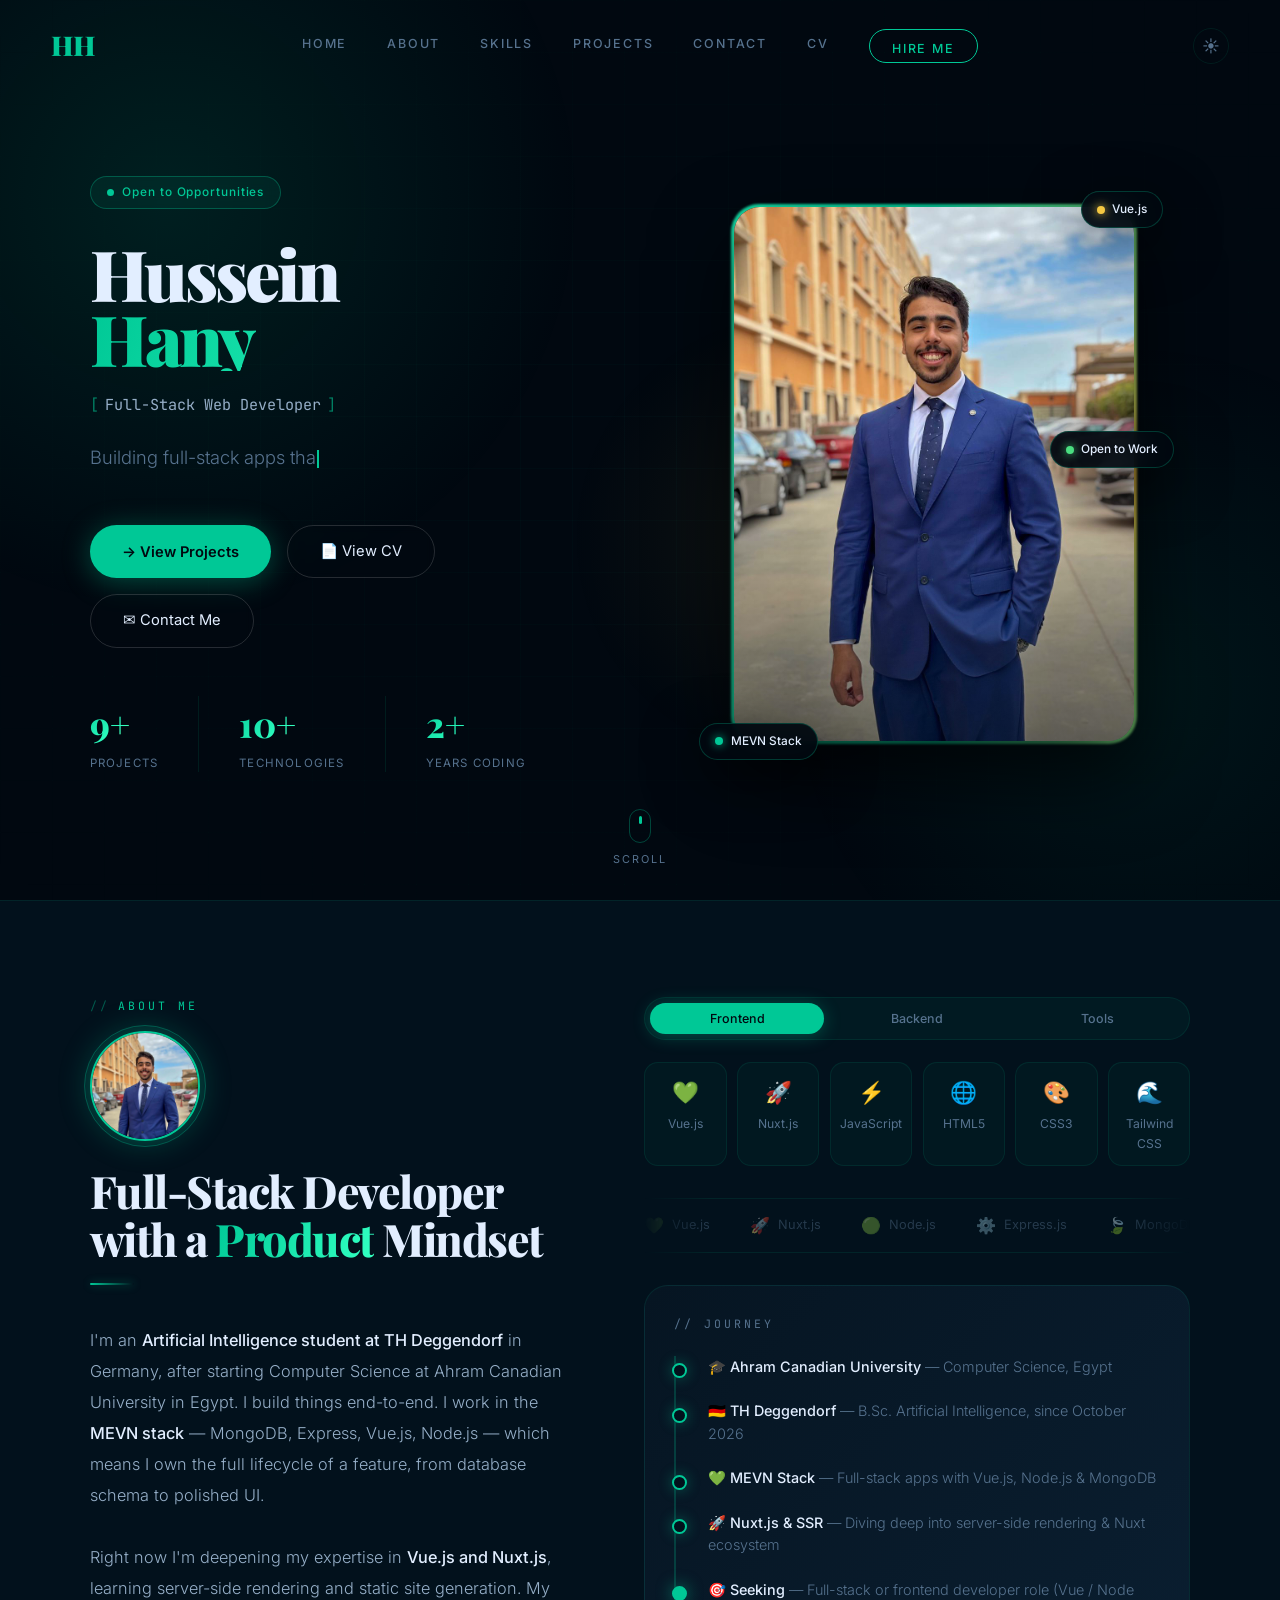
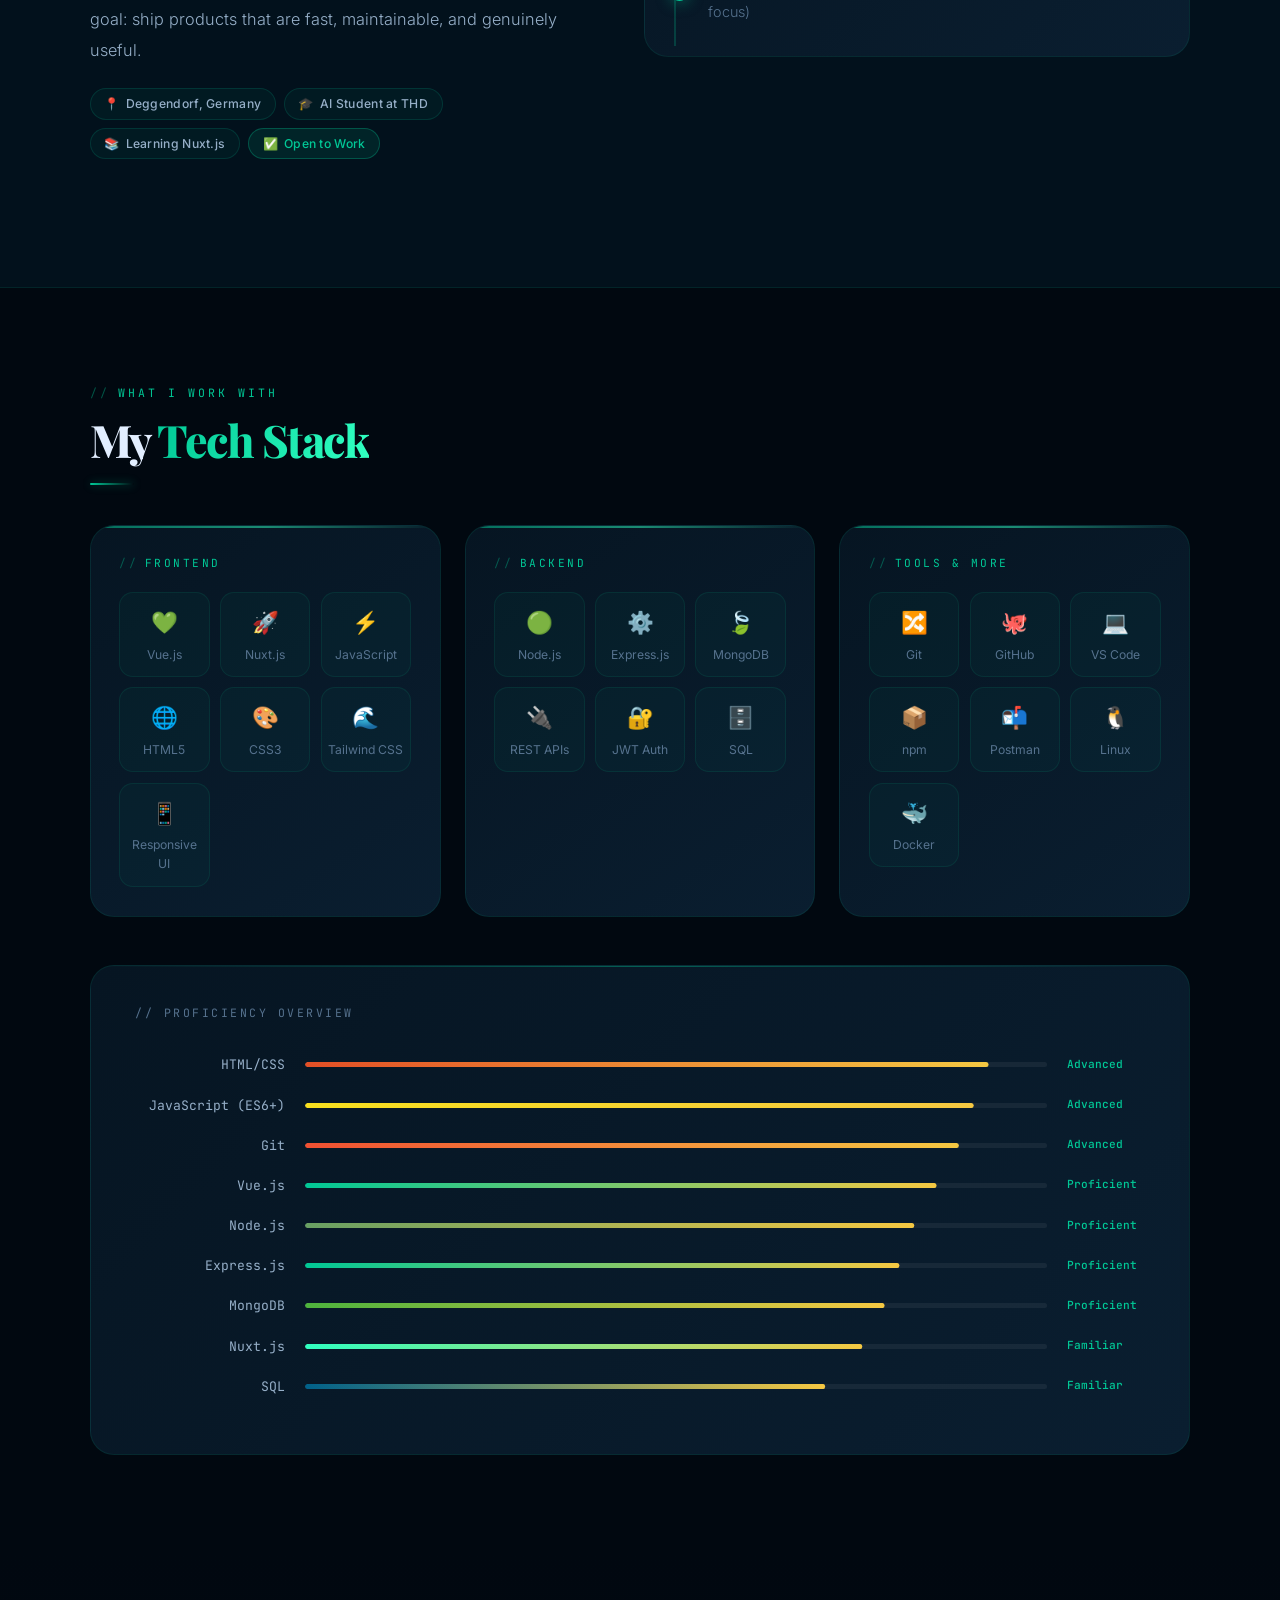
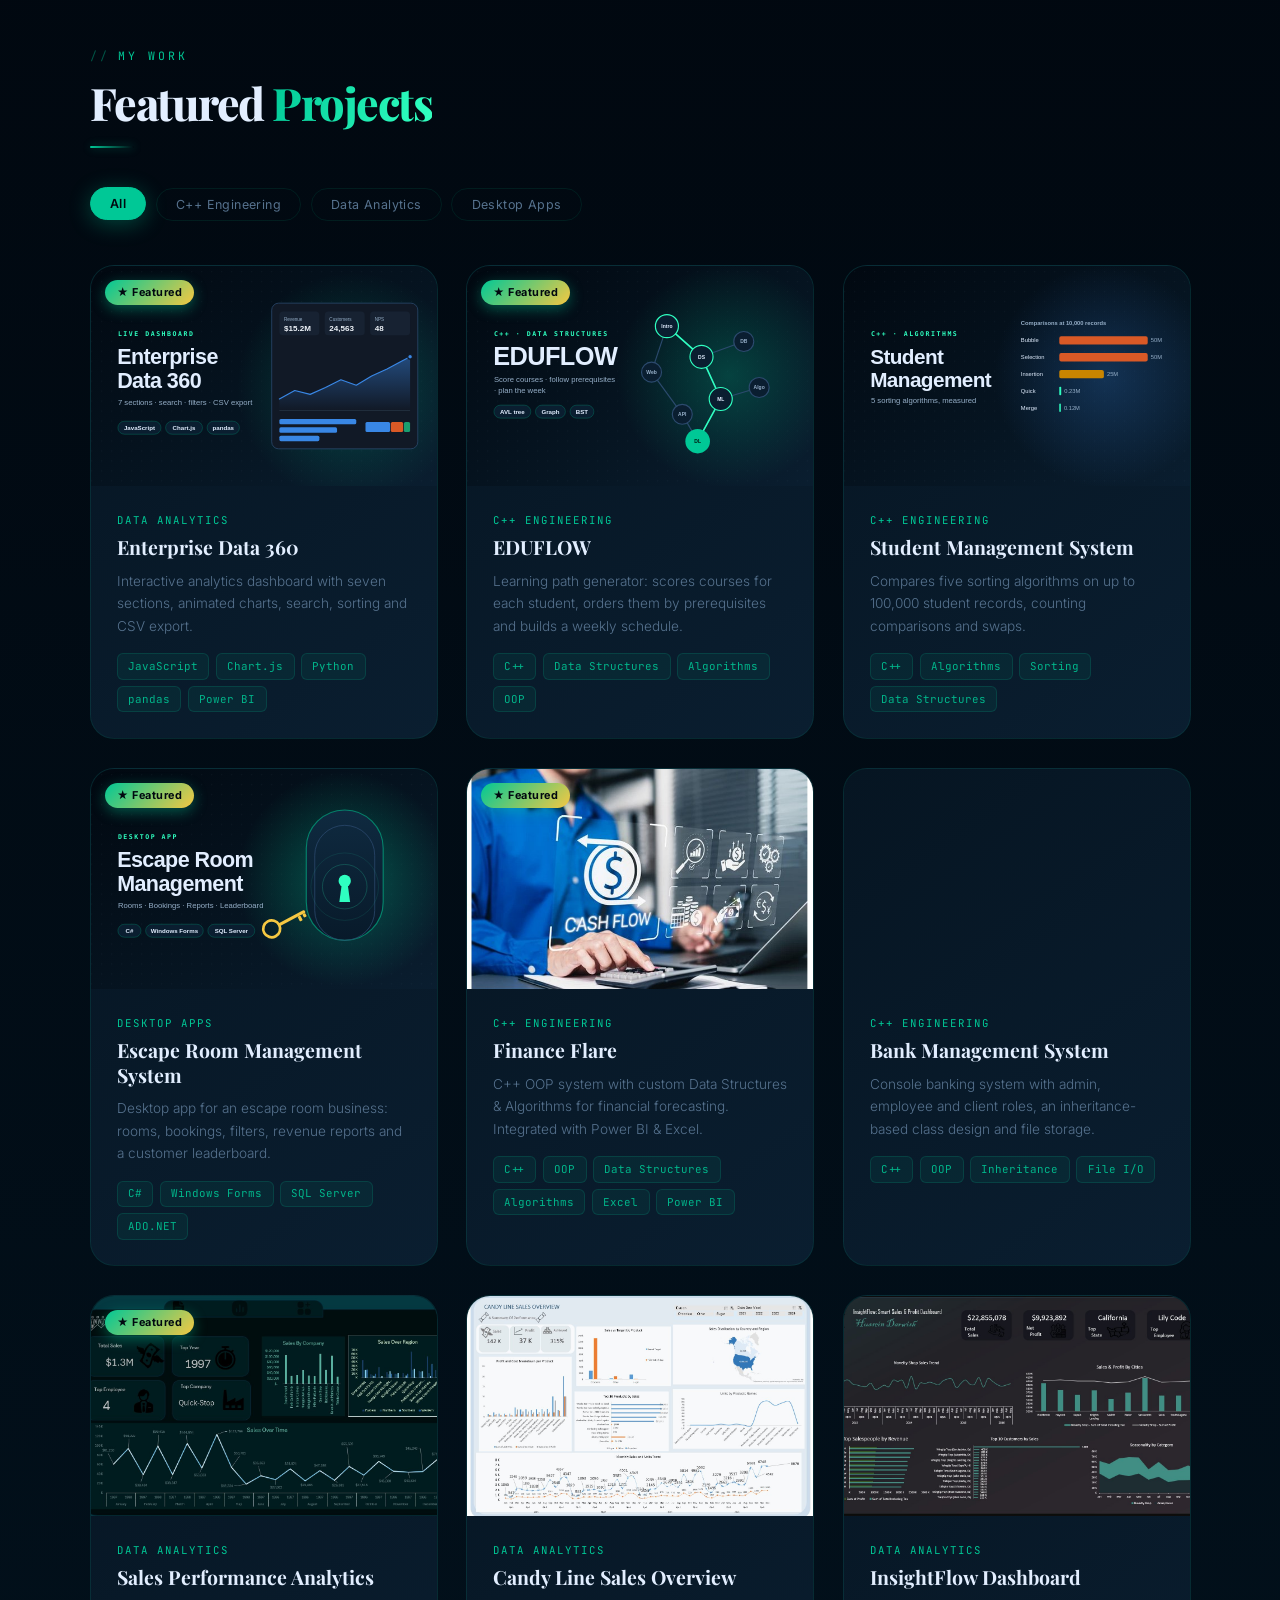
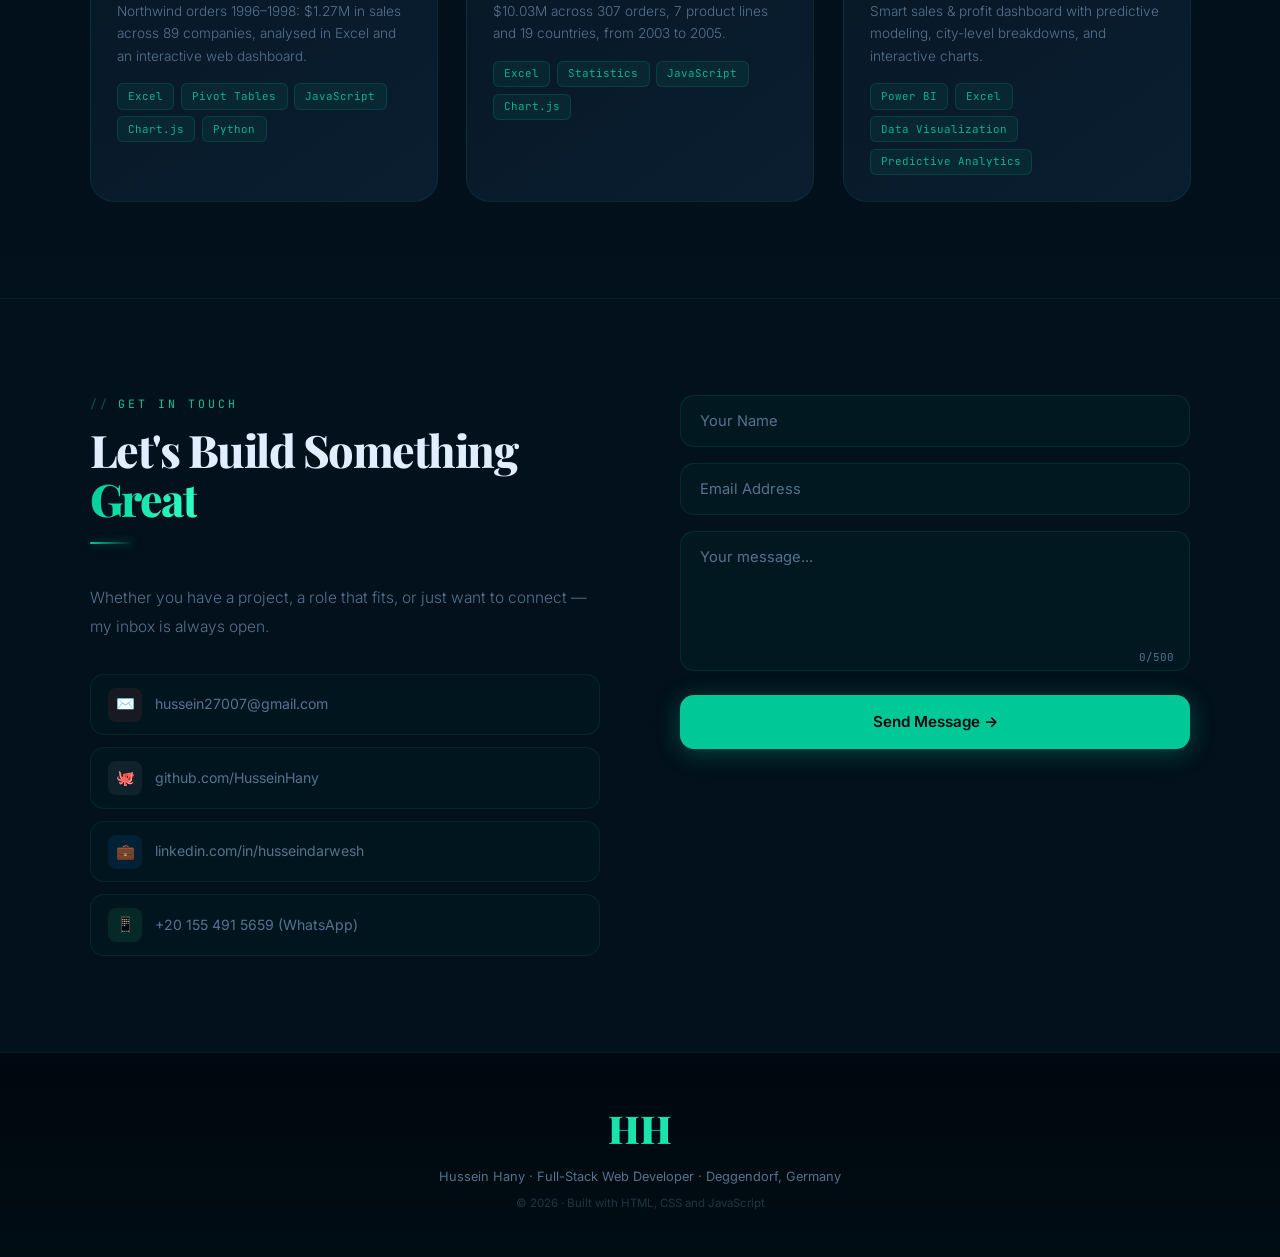
==== commit 01e47c82: "Correct the facts: AI student at TH Deggendorf; link Finance Flare - About, timeline and structured " ====
--- a/index.html
+++ b/index.html
@@ -47,7 +47,7 @@
   "name": "Hussein Hany",
   "url": "https://husseinHany.github.io/",
   "jobTitle": "Full-Stack Web Developer",
-  "description": "Computer Science student and Full-Stack Web Developer specializing in the MEVN stack — Vue.js, Nuxt.js, Node.js, Express.js, and MongoDB.",
+  "description": "Artificial Intelligence student at TH Deggendorf and Full-Stack Web Developer specializing in the MEVN stack — Vue.js, Nuxt.js, Node.js, Express.js, and MongoDB.",
   "address": {
     "@type": "PostalAddress",
     "addressLocality": "Deggendorf",
@@ -174,12 +174,12 @@
       <h2 class="sec-h" id="about-heading">Full-Stack Developer with a <span class="em-txt">Product</span> Mindset</h2>
       <div class="divider" aria-hidden="true"></div>
       <p class="bio">
-        I'm a <strong>Computer Science student at Ahram Canadian University</strong> who builds things end-to-end. I work in the <strong>MEVN stack</strong> — MongoDB, Express, Vue.js, Node.js — which means I own the full lifecycle of a feature, from database schema to polished UI.<br><br>
+        I'm an <strong>Artificial Intelligence student at TH Deggendorf</strong> in Germany, after starting Computer Science at Ahram Canadian University in Egypt. I build things end-to-end. I work in the <strong>MEVN stack</strong> — MongoDB, Express, Vue.js, Node.js — which means I own the full lifecycle of a feature, from database schema to polished UI.<br><br>
         Right now I'm deepening my expertise in <strong>Vue.js and Nuxt.js</strong>, learning server-side rendering and static site generation. My goal: ship products that are fast, maintainable, and genuinely useful.
       </p>
       <div class="about-chips" aria-label="Key attributes">
         <span class="about-chip"><span aria-hidden="true">📍</span>Deggendorf, Germany</span>
-        <span class="about-chip"><span aria-hidden="true">🎓</span>CS Student</span>
+        <span class="about-chip"><span aria-hidden="true">🎓</span>AI Student at THD</span>
         <span class="about-chip"><span aria-hidden="true">📚</span>Learning Nuxt.js</span>
         <span class="about-chip about-chip-em"><span aria-hidden="true">✅</span>Open to Work</span>
       </div>
@@ -195,7 +195,8 @@
       <div class="tl-card">
         <div class="tl-h">// Journey</div>
         <div class="tl" aria-label="Career timeline">
-          <div class="tl-i"><p><strong>🎓 Ahram Canadian University</strong> — Computer Science</p></div>
+          <div class="tl-i"><p><strong>🎓 Ahram Canadian University</strong> — Computer Science, Egypt</p></div>
+          <div class="tl-i"><p><strong>🇩🇪 TH Deggendorf</strong> — B.Sc. Artificial Intelligence, since October 2026</p></div>
           <div class="tl-i"><p><strong>💚 MEVN Stack</strong> — Full-stack apps with Vue.js, Node.js &amp; MongoDB</p></div>
           <div class="tl-i"><p><strong>🚀 Nuxt.js &amp; SSR</strong> — Diving deep into server-side rendering &amp; Nuxt ecosystem</p></div>
           <div class="tl-i"><p><strong>🎯 Seeking</strong> — Full-stack or frontend developer role (Vue / Node focus)</p></div>
@@ -282,7 +283,7 @@
 <footer role="contentinfo">
   <div class="f-logo" aria-hidden="true">HH</div>
   <p>Hussein Hany · Full-Stack Web Developer · Deggendorf, Germany</p>
-  <p style="margin-top:.4rem;opacity:.4;font-size:.72rem">© 2026 · Built with the MEVN stack &amp; passion</p>
+  <p style="margin-top:.4rem;opacity:.4;font-size:.72rem">© 2026 · Built with HTML, CSS and JavaScript</p>
 </footer>
 
 <!-- ══ MODAL ══ -->
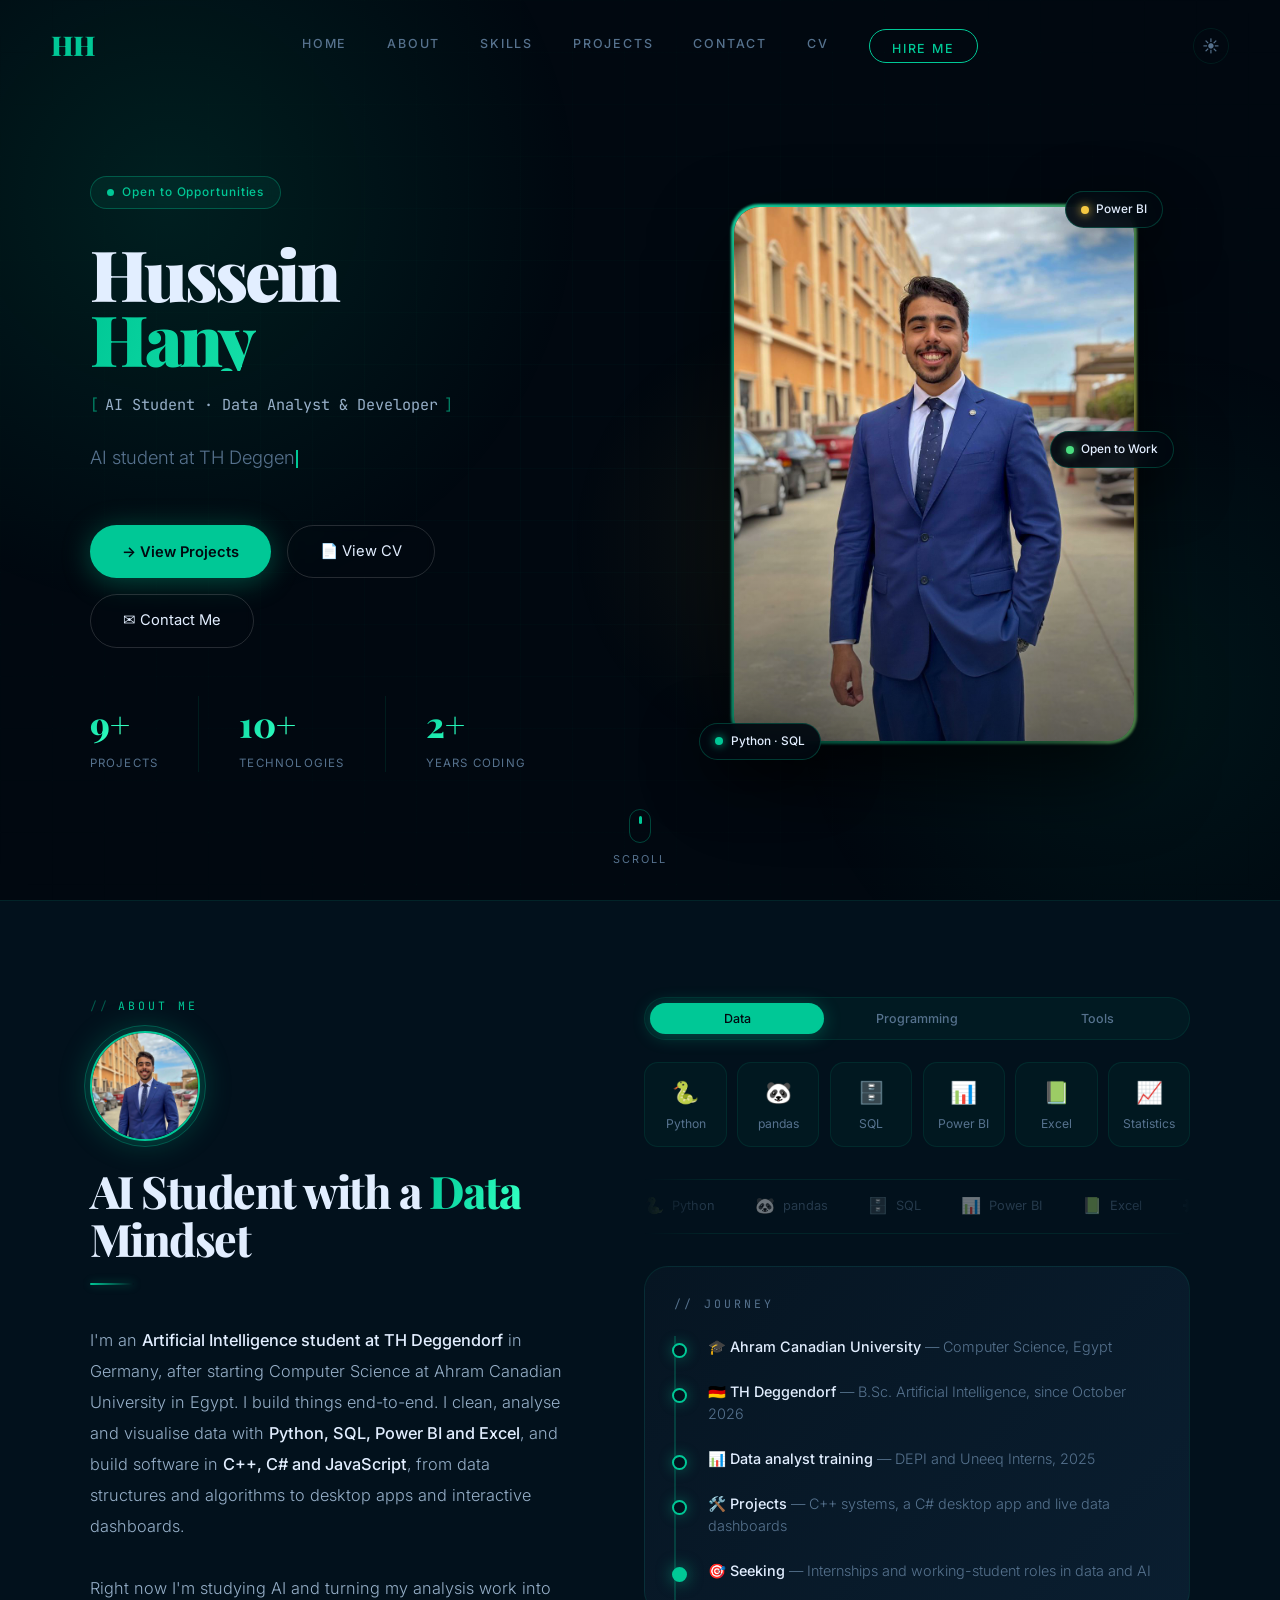
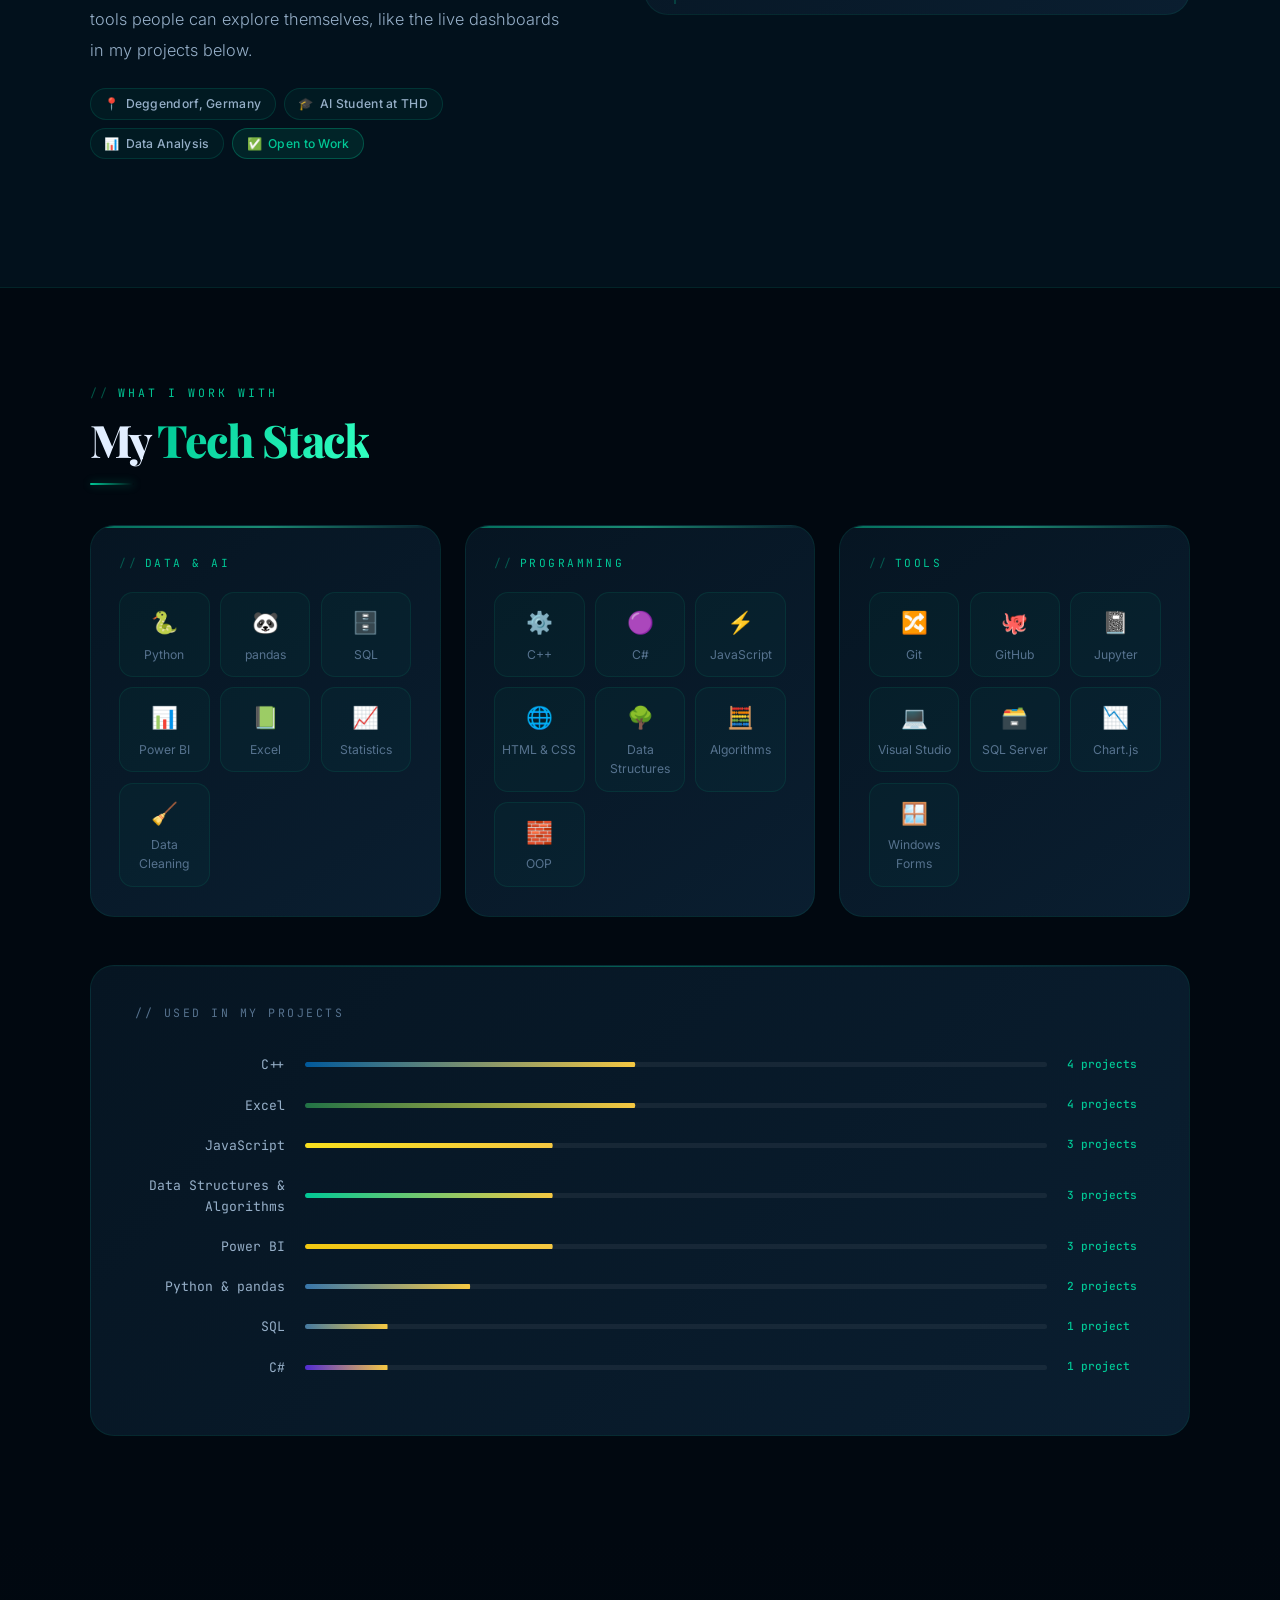
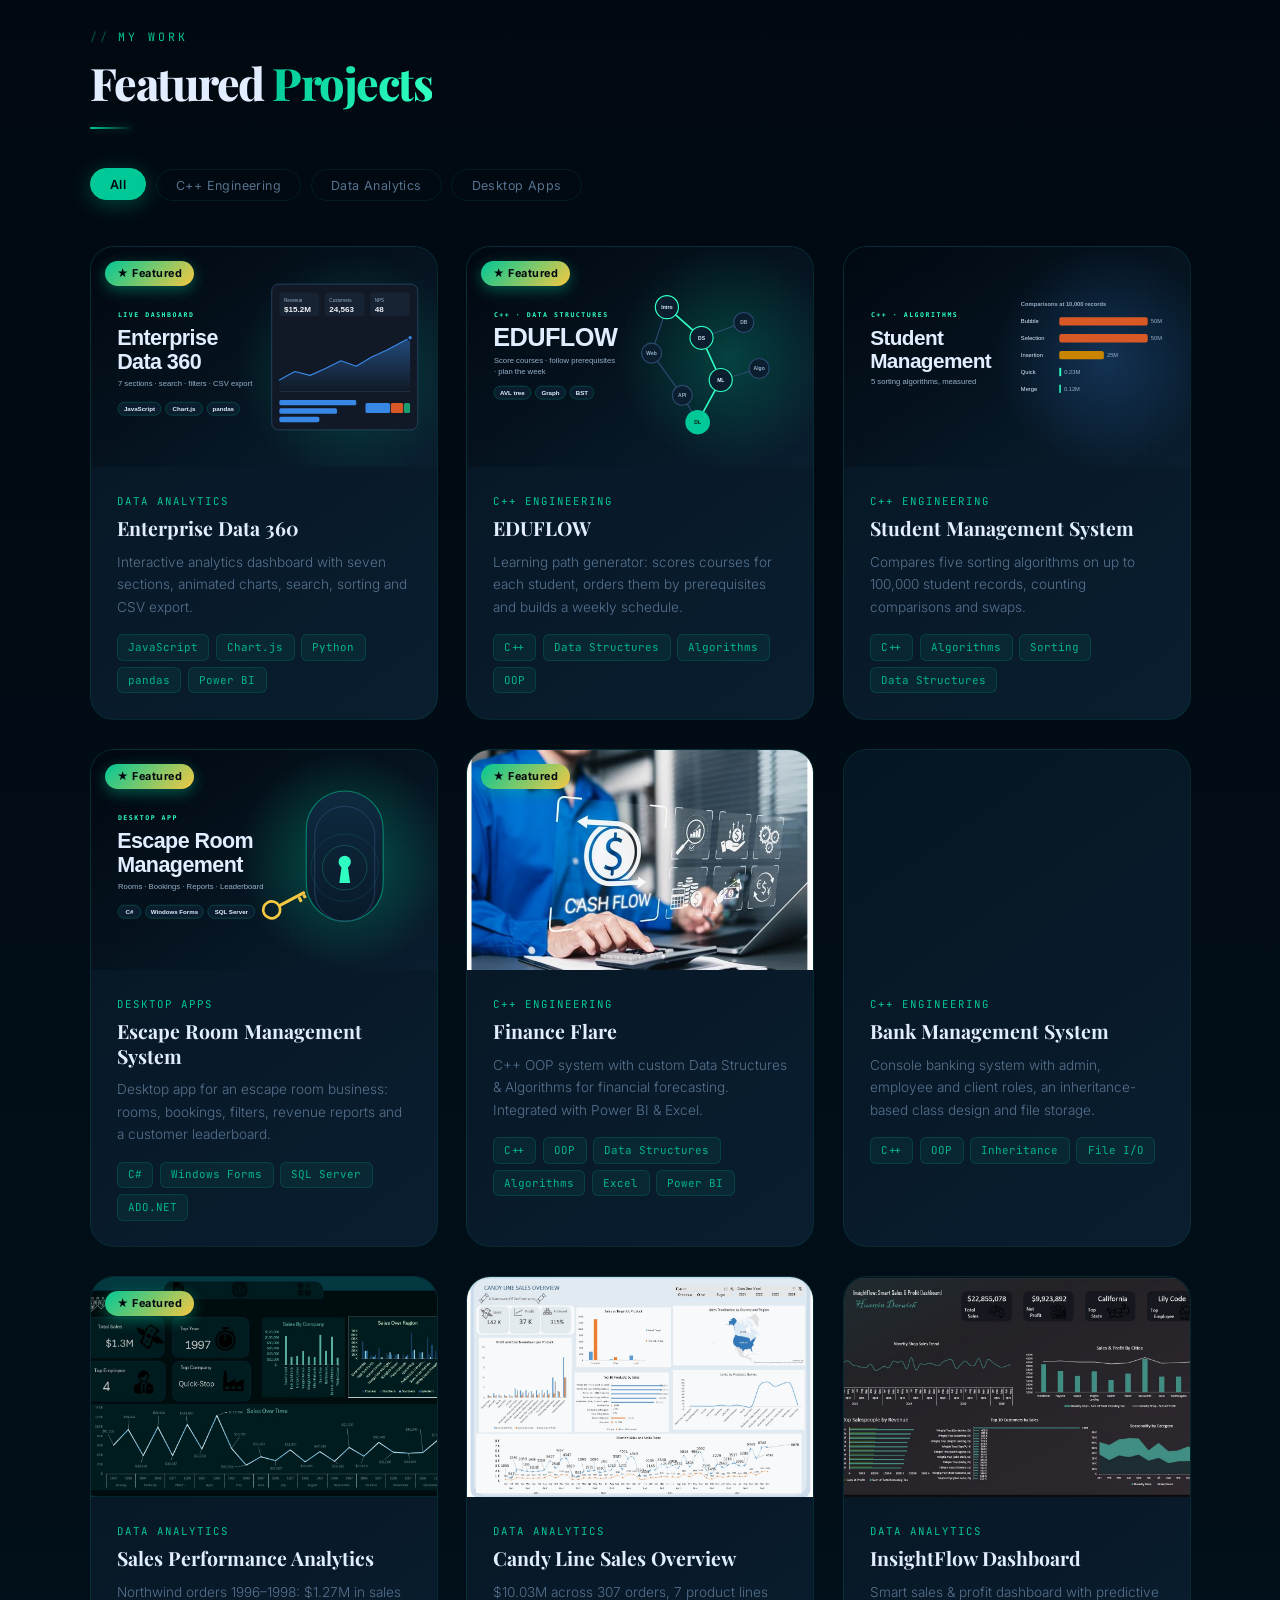
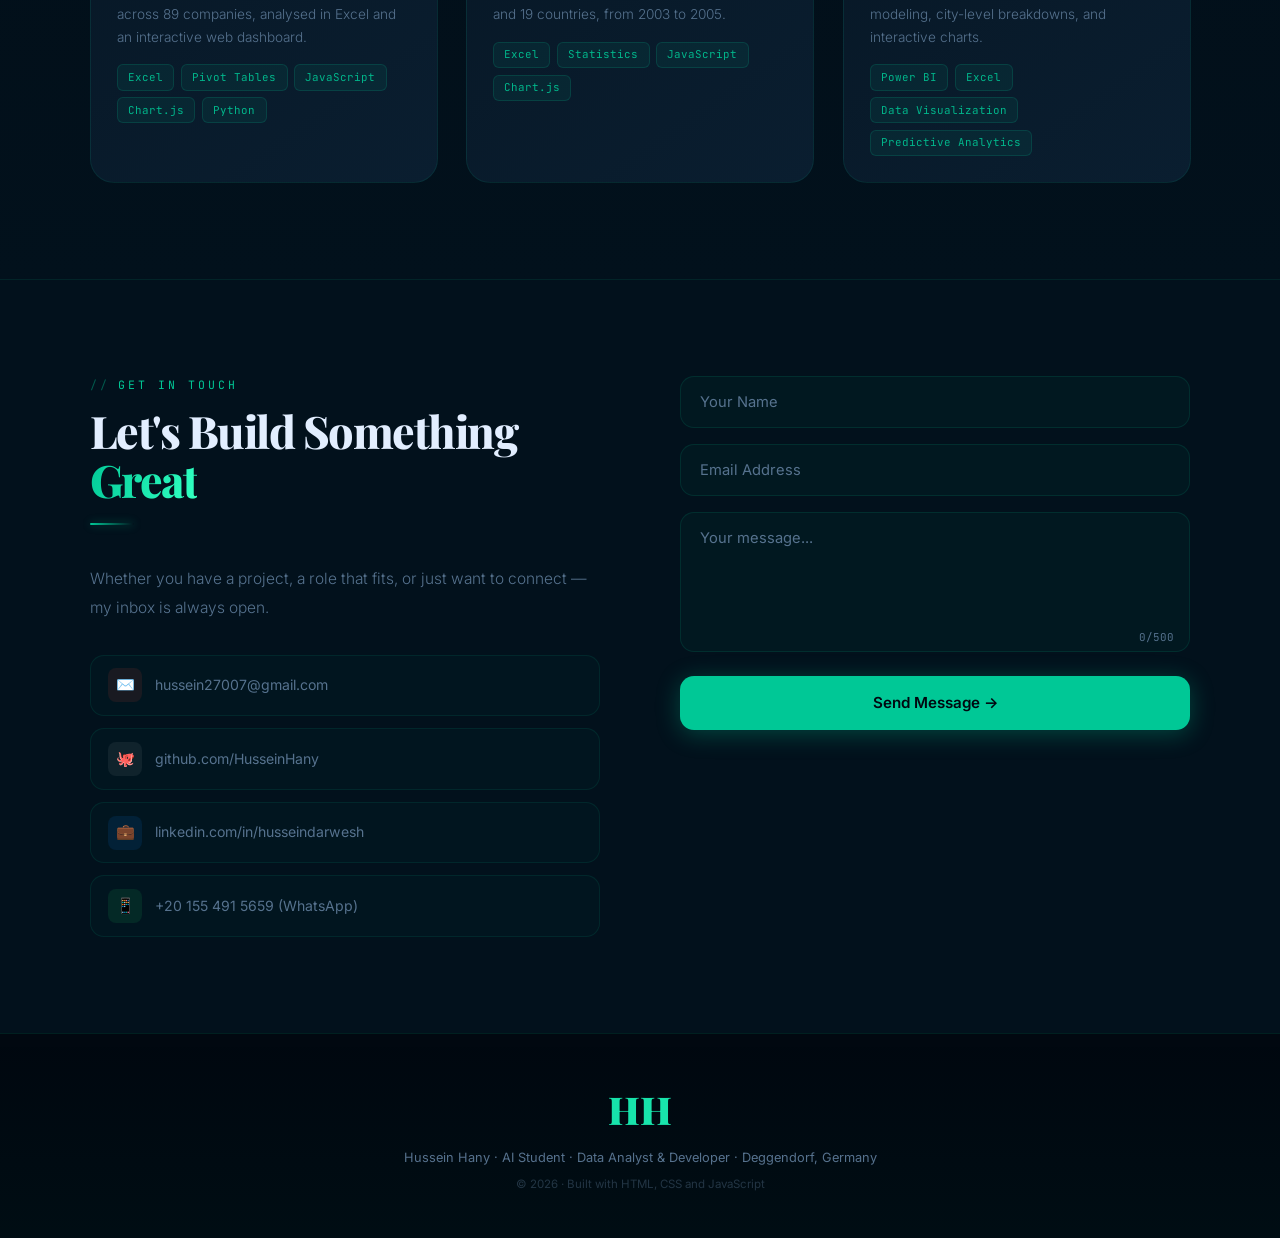
==== commit 0e1fd762: "Change the headline to AI student, data analyst and developer - Title, previews, structured data, he" ====
--- a/index.html
+++ b/index.html
@@ -4,8 +4,8 @@
 <meta charset="UTF-8"/>
 <meta name="viewport" content="width=device-width,initial-scale=1.0"/>
 <style>html{scroll-padding-top:72px}</style>
-<meta name="description" content="Hussein Hany - Full-Stack Web Developer. Building modern, scalable web applications with the MEVN stack. Vue.js, Nuxt.js, Node.js, MongoDB."/>
-<meta name="keywords" content="Hussein Hany, Full-Stack Developer, MEVN Stack, Vue.js, Nuxt.js, Node.js, MongoDB, Web Developer, Deggendorf Germany"/>
+<meta name="description" content="Hussein Hany: Artificial Intelligence student at TH Deggendorf, data analyst and developer. Python, SQL, Power BI, C++ and interactive dashboards."/>
+<meta name="keywords" content="Hussein Hany, AI student, TH Deggendorf, data analyst, Python, SQL, Power BI, C++, dashboards, Deggendorf Germany"/>
 <meta name="author" content="Hussein Hany"/>
 <meta name="robots" content="index, follow"/>
 <meta name="theme-color" content="#00c896"/>
@@ -13,17 +13,17 @@
 <!-- Open Graph / Facebook -->
 <meta property="og:type" content="website"/>
 <meta property="og:url" content="https://husseinHany.github.io/"/>
-<meta property="og:title" content="Hussein Hany | Full-Stack Web Developer"/>
-<meta property="og:description" content="Building modern, scalable web applications with the MEVN stack. Vue.js, Node.js, MongoDB — from idea to production."/>
+<meta property="og:title" content="Hussein Hany | AI Student · Data Analyst &amp; Developer"/>
+<meta property="og:description" content="Artificial Intelligence student at TH Deggendorf. I turn data into clear answers and build software in C++, C# and JavaScript."/>
 <meta property="og:image" content="https://husseinHany.github.io/img/photo.jpg"/>
 
 <!-- Twitter Card -->
 <meta name="twitter:card" content="summary_large_image"/>
-<meta name="twitter:title" content="Hussein Hany | Full-Stack Web Developer"/>
-<meta name="twitter:description" content="Building modern, scalable web applications with the MEVN stack. Vue.js, Node.js, MongoDB — from idea to production."/>
+<meta name="twitter:title" content="Hussein Hany | AI Student · Data Analyst &amp; Developer"/>
+<meta name="twitter:description" content="Artificial Intelligence student at TH Deggendorf. I turn data into clear answers and build software in C++, C# and JavaScript."/>
 <meta name="twitter:image" content="https://husseinHany.github.io/img/photo.jpg"/>
 
-<title>Hussein Hany | Full-Stack Web Developer</title>
+<title>Hussein Hany | AI Student · Data Analyst &amp; Developer</title>
 <link rel="canonical" href="https://husseinHany.github.io/"/>
 <link rel="icon" type="image/svg+xml" href="data:image/svg+xml,%3Csvg xmlns='http://www.w3.org/2000/svg' viewBox='0 0 64 64'%3E%3Crect width='64' height='64' rx='12' fill='%230a0f14'/%3E%3Ctext x='32' y='42' font-family='Georgia,serif' font-size='28' font-weight='900' fill='%2300c896' text-anchor='middle'%3EHM%3C/text%3E%3C/svg%3E"/>
 
@@ -46,8 +46,8 @@
   "@type": "Person",
   "name": "Hussein Hany",
   "url": "https://husseinHany.github.io/",
-  "jobTitle": "Full-Stack Web Developer",
-  "description": "Artificial Intelligence student at TH Deggendorf and Full-Stack Web Developer specializing in the MEVN stack — Vue.js, Nuxt.js, Node.js, Express.js, and MongoDB.",
+  "jobTitle": "Artificial Intelligence Student",
+  "description": "Artificial Intelligence student at TH Deggendorf, data analyst and developer working with Python, SQL, Power BI, C++, C# and JavaScript.",
   "address": {
     "@type": "PostalAddress",
     "addressLocality": "Deggendorf",
@@ -58,7 +58,7 @@
     "https://github.com/HusseinHany",
     "https://www.linkedin.com/in/husseindarwesh"
   ],
-  "knowsAbout": ["Vue.js","Nuxt.js","Node.js","Express.js","MongoDB","JavaScript","HTML5","CSS3","Tailwind CSS","REST APIs","Git"]
+  "knowsAbout": ["Artificial Intelligence","Data Analysis","Python","pandas","SQL","Power BI","Excel","C++","C#","JavaScript","Data Structures","Algorithms","Git"]
 }
 </script>
 </head>
@@ -113,8 +113,8 @@
       <span class="hname-l1">Hussein</span>
       <span class="hname-l2">Hany</span>
     </h1>
-    <div class="hrole" id="hrole" aria-label="Role: Full-Stack Web Developer">
-      <span class="rbr" aria-hidden="true">[</span>Full-Stack Web Developer<span class="rbr" aria-hidden="true">]</span>
+    <div class="hrole" id="hrole" aria-label="Role: AI Student, Data Analyst and Developer">
+      <span class="rbr" aria-hidden="true">[</span>AI Student · Data Analyst &amp; Developer<span class="rbr" aria-hidden="true">]</span>
     </div>
     <div class="htype" id="htype" aria-live="polite" aria-label="Dynamic tagline">
       <span id="typed"></span><span class="tcur" aria-hidden="true"></span>
@@ -147,11 +147,11 @@
     <div class="photo-wrap">
       <div class="photo-glow" aria-hidden="true"></div>
       <div class="photo-inner">
-        <img id="pimg" src="" alt="Hussein Hany - Full-Stack Web Developer"/>
+        <img id="pimg" src="" alt="Hussein Hany"/>
         <div class="photo-fade" aria-hidden="true"></div>
       </div>
-      <div class="chip c-em chip-1" aria-hidden="true"><span class="cdot"></span>MEVN Stack</div>
-      <div class="chip c-gd chip-2" aria-hidden="true"><span class="cdot"></span>Vue.js</div>
+      <div class="chip c-em chip-1" aria-hidden="true"><span class="cdot"></span>Python · SQL</div>
+      <div class="chip c-gd chip-2" aria-hidden="true"><span class="cdot"></span>Power BI</div>
       <div class="chip c-gr chip-3" aria-hidden="true"><span class="cdot"></span>Open to Work</div>
     </div>
   </div>
@@ -168,26 +168,26 @@
     <div class="rv-l">
       <div class="eyebrow" aria-hidden="true">About Me</div>
       <div class="about-avatar-wrap">
-        <img id="aimg" src="" alt="Hussein Hany - Full-Stack Web Developer"/>
+        <img id="aimg" src="" alt="Hussein Hany"/>
         <div class="about-avatar-ring" aria-hidden="true"></div>
       </div>
-      <h2 class="sec-h" id="about-heading">Full-Stack Developer with a <span class="em-txt">Product</span> Mindset</h2>
+      <h2 class="sec-h" id="about-heading">AI Student with a <span class="em-txt">Data</span> Mindset</h2>
       <div class="divider" aria-hidden="true"></div>
       <p class="bio">
-        I'm an <strong>Artificial Intelligence student at TH Deggendorf</strong> in Germany, after starting Computer Science at Ahram Canadian University in Egypt. I build things end-to-end. I work in the <strong>MEVN stack</strong> — MongoDB, Express, Vue.js, Node.js — which means I own the full lifecycle of a feature, from database schema to polished UI.<br><br>
-        Right now I'm deepening my expertise in <strong>Vue.js and Nuxt.js</strong>, learning server-side rendering and static site generation. My goal: ship products that are fast, maintainable, and genuinely useful.
+        I'm an <strong>Artificial Intelligence student at TH Deggendorf</strong> in Germany, after starting Computer Science at Ahram Canadian University in Egypt. I build things end-to-end. I clean, analyse and visualise data with <strong>Python, SQL, Power BI and Excel</strong>, and build software in <strong>C++, C# and JavaScript</strong>, from data structures and algorithms to desktop apps and interactive dashboards.<br><br>
+        Right now I'm studying AI and turning my analysis work into tools people can explore themselves, like the live dashboards in my projects below.
       </p>
       <div class="about-chips" aria-label="Key attributes">
         <span class="about-chip"><span aria-hidden="true">📍</span>Deggendorf, Germany</span>
         <span class="about-chip"><span aria-hidden="true">🎓</span>AI Student at THD</span>
-        <span class="about-chip"><span aria-hidden="true">📚</span>Learning Nuxt.js</span>
+        <span class="about-chip"><span aria-hidden="true">📊</span>Data Analysis</span>
         <span class="about-chip about-chip-em"><span aria-hidden="true">✅</span>Open to Work</span>
       </div>
     </div>
     <div class="rv-r">
       <div class="tab-row" role="tablist" aria-label="Skills categories">
-        <button class="tbtn on" onclick="switchTab(0,this)" role="tab" aria-selected="true" aria-controls="tab-c">Frontend</button>
-        <button class="tbtn" onclick="switchTab(1,this)" role="tab" aria-selected="false" aria-controls="tab-c">Backend</button>
+        <button class="tbtn on" onclick="switchTab(0,this)" role="tab" aria-selected="true" aria-controls="tab-c">Data</button>
+        <button class="tbtn" onclick="switchTab(1,this)" role="tab" aria-selected="false" aria-controls="tab-c">Programming</button>
         <button class="tbtn" onclick="switchTab(2,this)" role="tab" aria-selected="false" aria-controls="tab-c">Tools</button>
       </div>
       <div id="tab-c" role="tabpanel"></div>
@@ -197,9 +197,9 @@
         <div class="tl" aria-label="Career timeline">
           <div class="tl-i"><p><strong>🎓 Ahram Canadian University</strong> — Computer Science, Egypt</p></div>
           <div class="tl-i"><p><strong>🇩🇪 TH Deggendorf</strong> — B.Sc. Artificial Intelligence, since October 2026</p></div>
-          <div class="tl-i"><p><strong>💚 MEVN Stack</strong> — Full-stack apps with Vue.js, Node.js &amp; MongoDB</p></div>
-          <div class="tl-i"><p><strong>🚀 Nuxt.js &amp; SSR</strong> — Diving deep into server-side rendering &amp; Nuxt ecosystem</p></div>
-          <div class="tl-i"><p><strong>🎯 Seeking</strong> — Full-stack or frontend developer role (Vue / Node focus)</p></div>
+          <div class="tl-i"><p><strong>📊 Data analyst training</strong> — DEPI and Uneeq Interns, 2025</p></div>
+          <div class="tl-i"><p><strong>🛠️ Projects</strong> — C++ systems, a C# desktop app and live data dashboards</p></div>
+          <div class="tl-i"><p><strong>🎯 Seeking</strong> — Internships and working-student roles in data and AI</p></div>
         </div>
       </div>
     </div>
@@ -216,7 +216,7 @@
     </div>
     <div class="sk-groups rv d1" id="sk-groups-wrap" role="list" aria-label="Skills grouped by category"></div>
     <div class="bars-card rv d2">
-      <div class="bars-h">// Proficiency Overview</div>
+      <div class="bars-h">// Used in my projects</div>
       <div id="bars-w"></div>
     </div>
   </div>
@@ -282,7 +282,7 @@
 
 <footer role="contentinfo">
   <div class="f-logo" aria-hidden="true">HH</div>
-  <p>Hussein Hany · Full-Stack Web Developer · Deggendorf, Germany</p>
+  <p>Hussein Hany · AI Student · Data Analyst &amp; Developer · Deggendorf, Germany</p>
   <p style="margin-top:.4rem;opacity:.4;font-size:.72rem">© 2026 · Built with HTML, CSS and JavaScript</p>
 </footer>
 
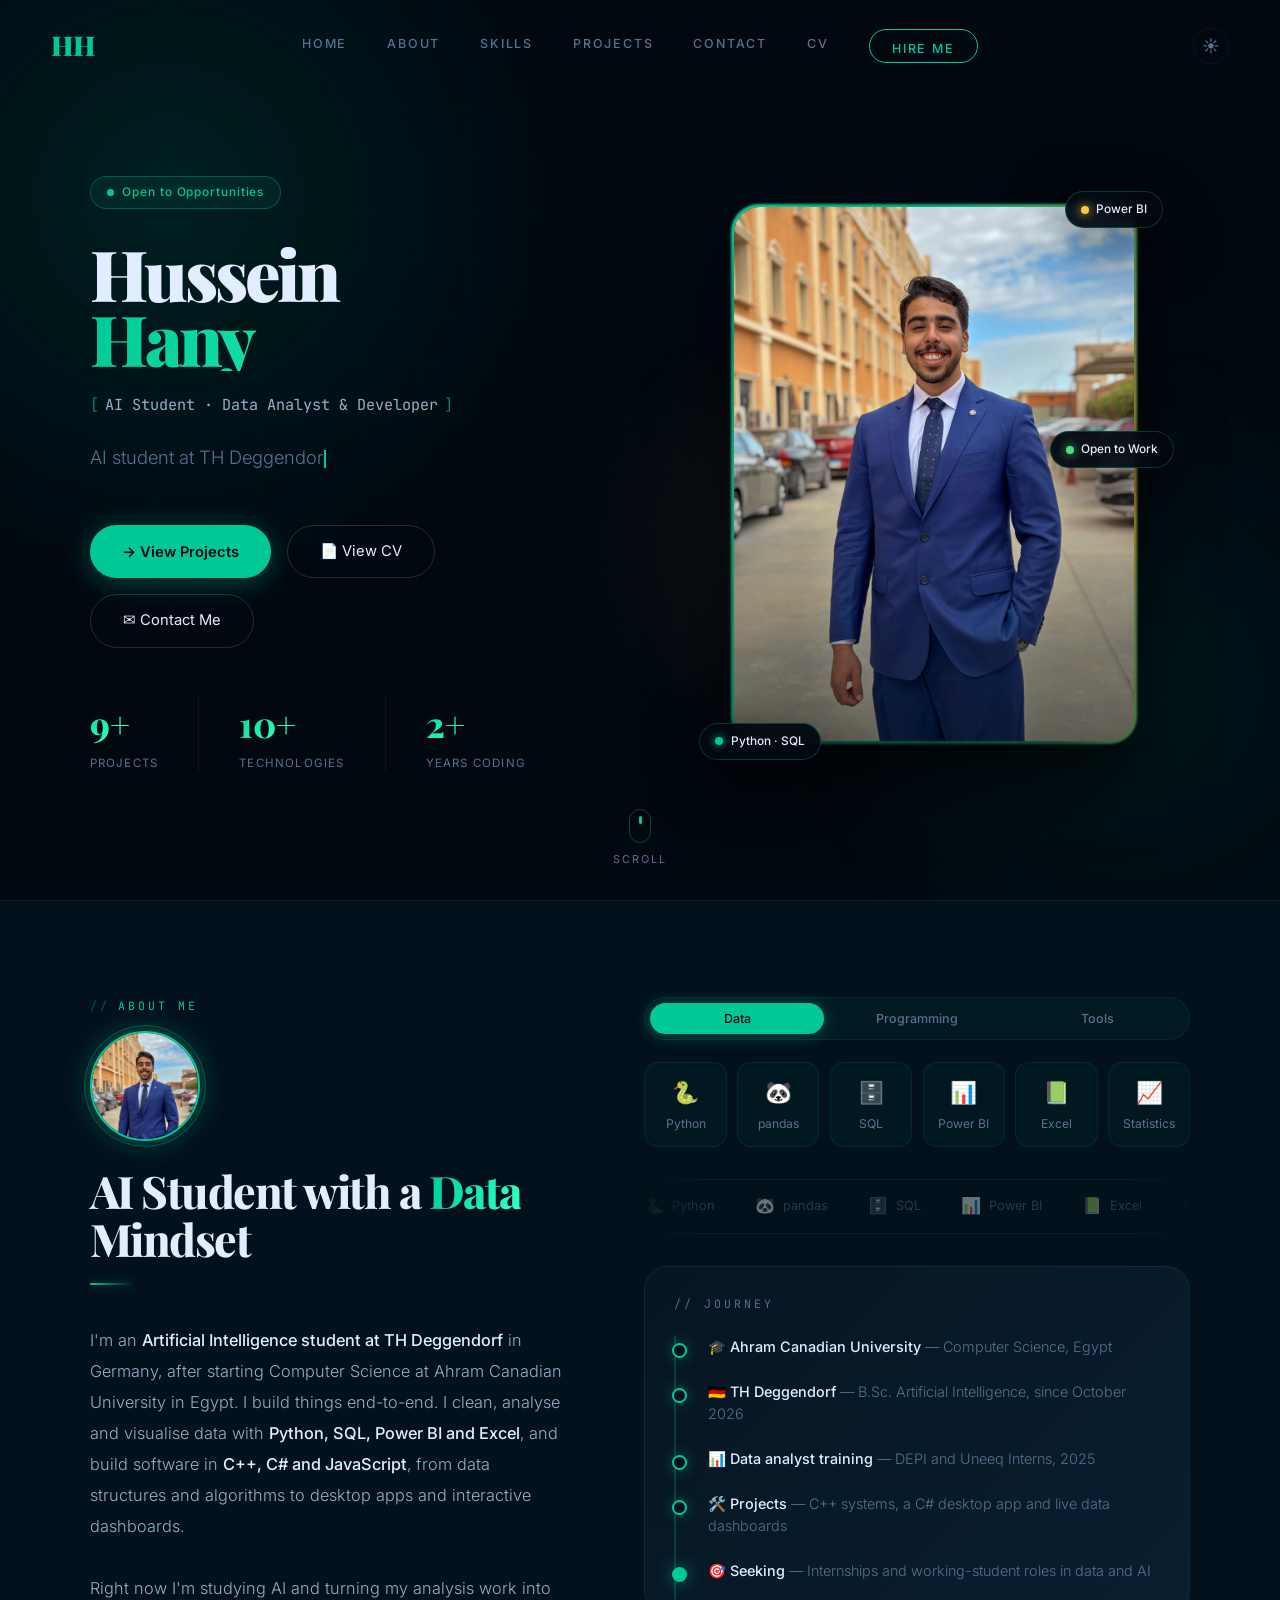
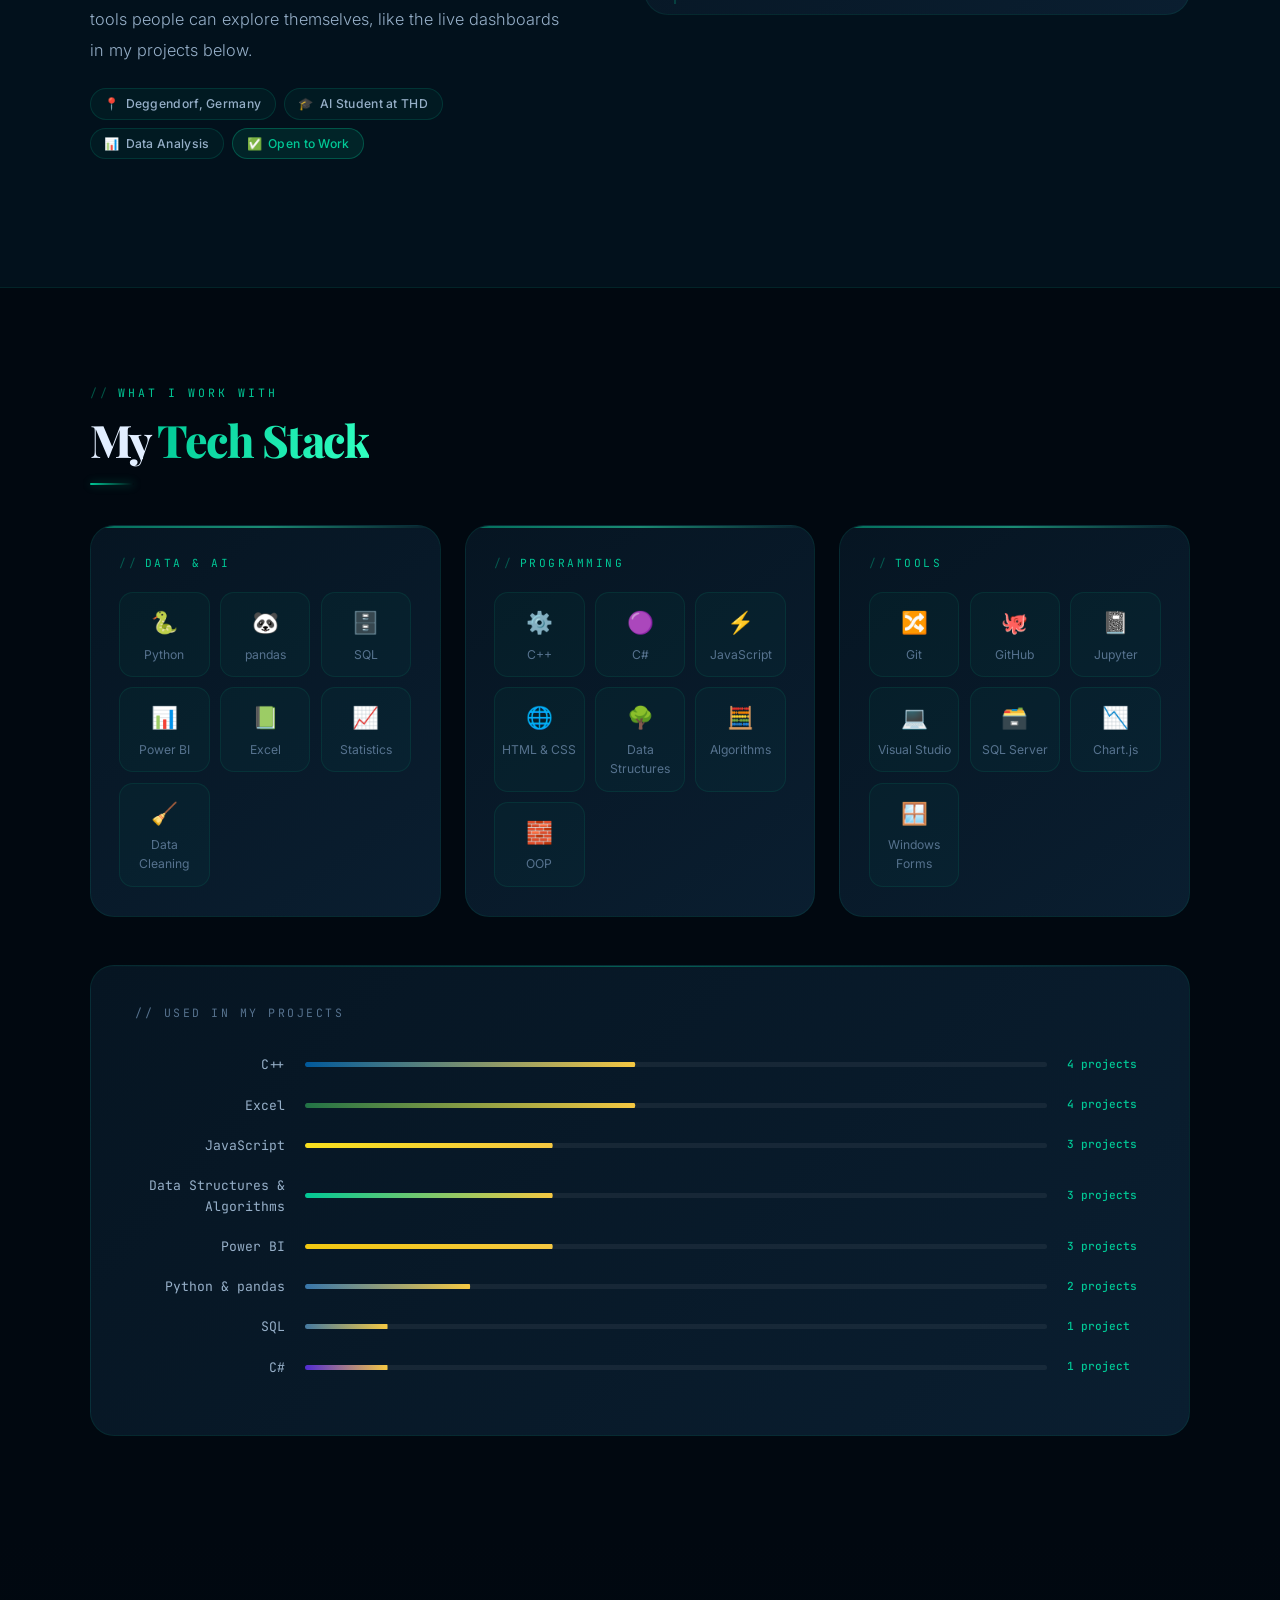
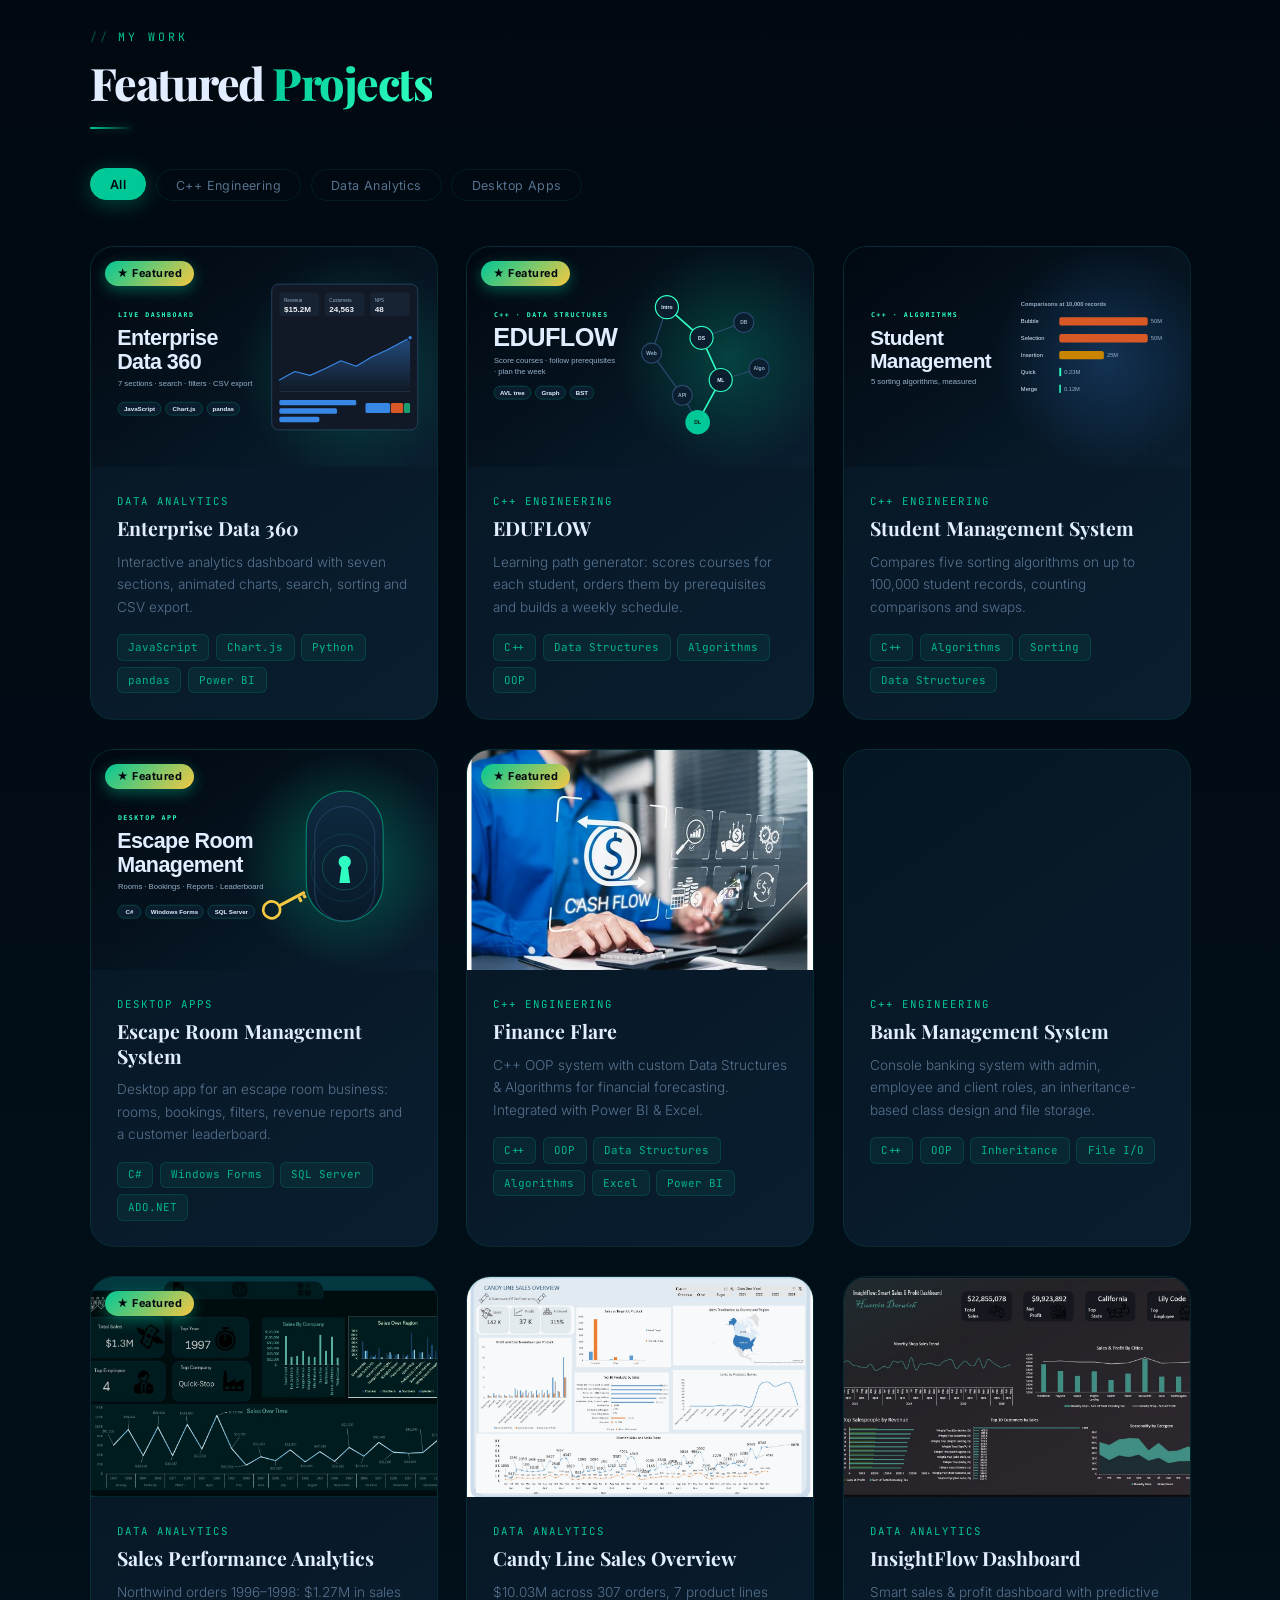
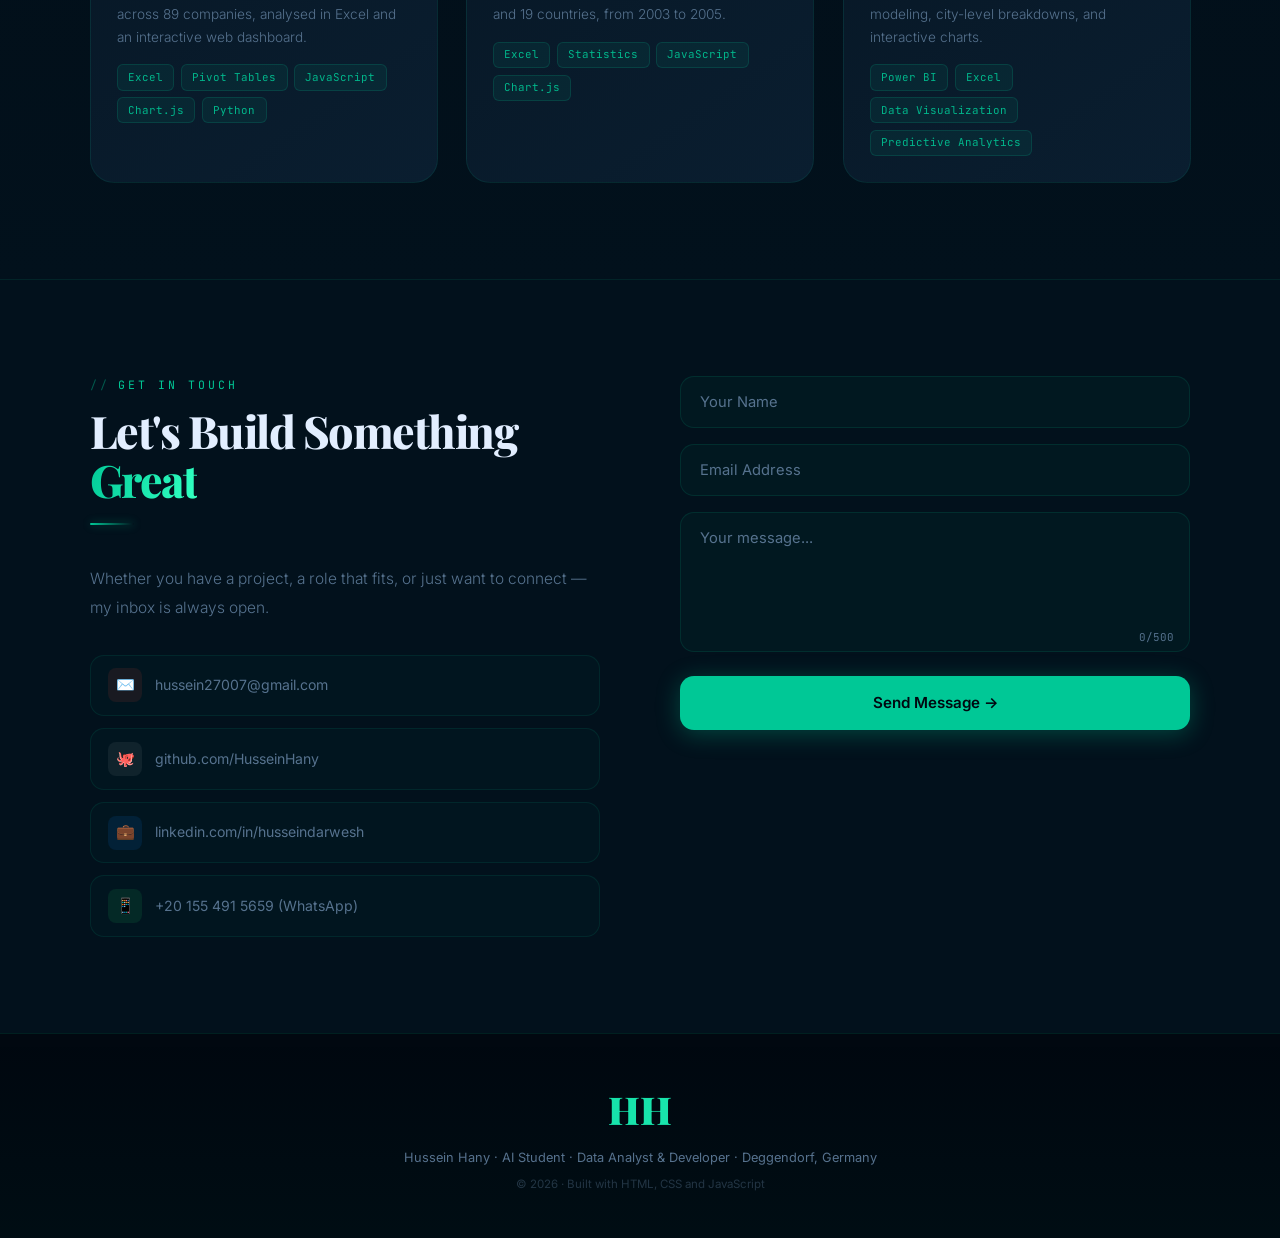
==== commit 45617df2: "Version the script and style links so updates show up immediately" ====
--- a/index.html
+++ b/index.html
@@ -37,7 +37,7 @@
 <script src="https://cdnjs.cloudflare.com/ajax/libs/gsap/3.12.5/ScrollTrigger.min.js"></script>
 
 <!-- Styles -->
-<link rel="stylesheet" href="css/styles.css"/>
+<link rel="stylesheet" href="css/styles.css?v=20261116"/>
 
 <!-- Structured Data / JSON-LD -->
 <script type="application/ld+json">
@@ -329,10 +329,10 @@
 </script>
 
 <!-- JavaScript Modules -->
-<script src="js/data.js"></script>
-<script src="js/utils.js"></script>
-<script src="js/ui.js"></script>
-<script src="js/core.js"></script>
+<script src="js/data.js?v=20261116"></script>
+<script src="js/utils.js?v=20261116"></script>
+<script src="js/ui.js?v=20261116"></script>
+<script src="js/core.js?v=20261116"></script>
 
 </body>
 </html>
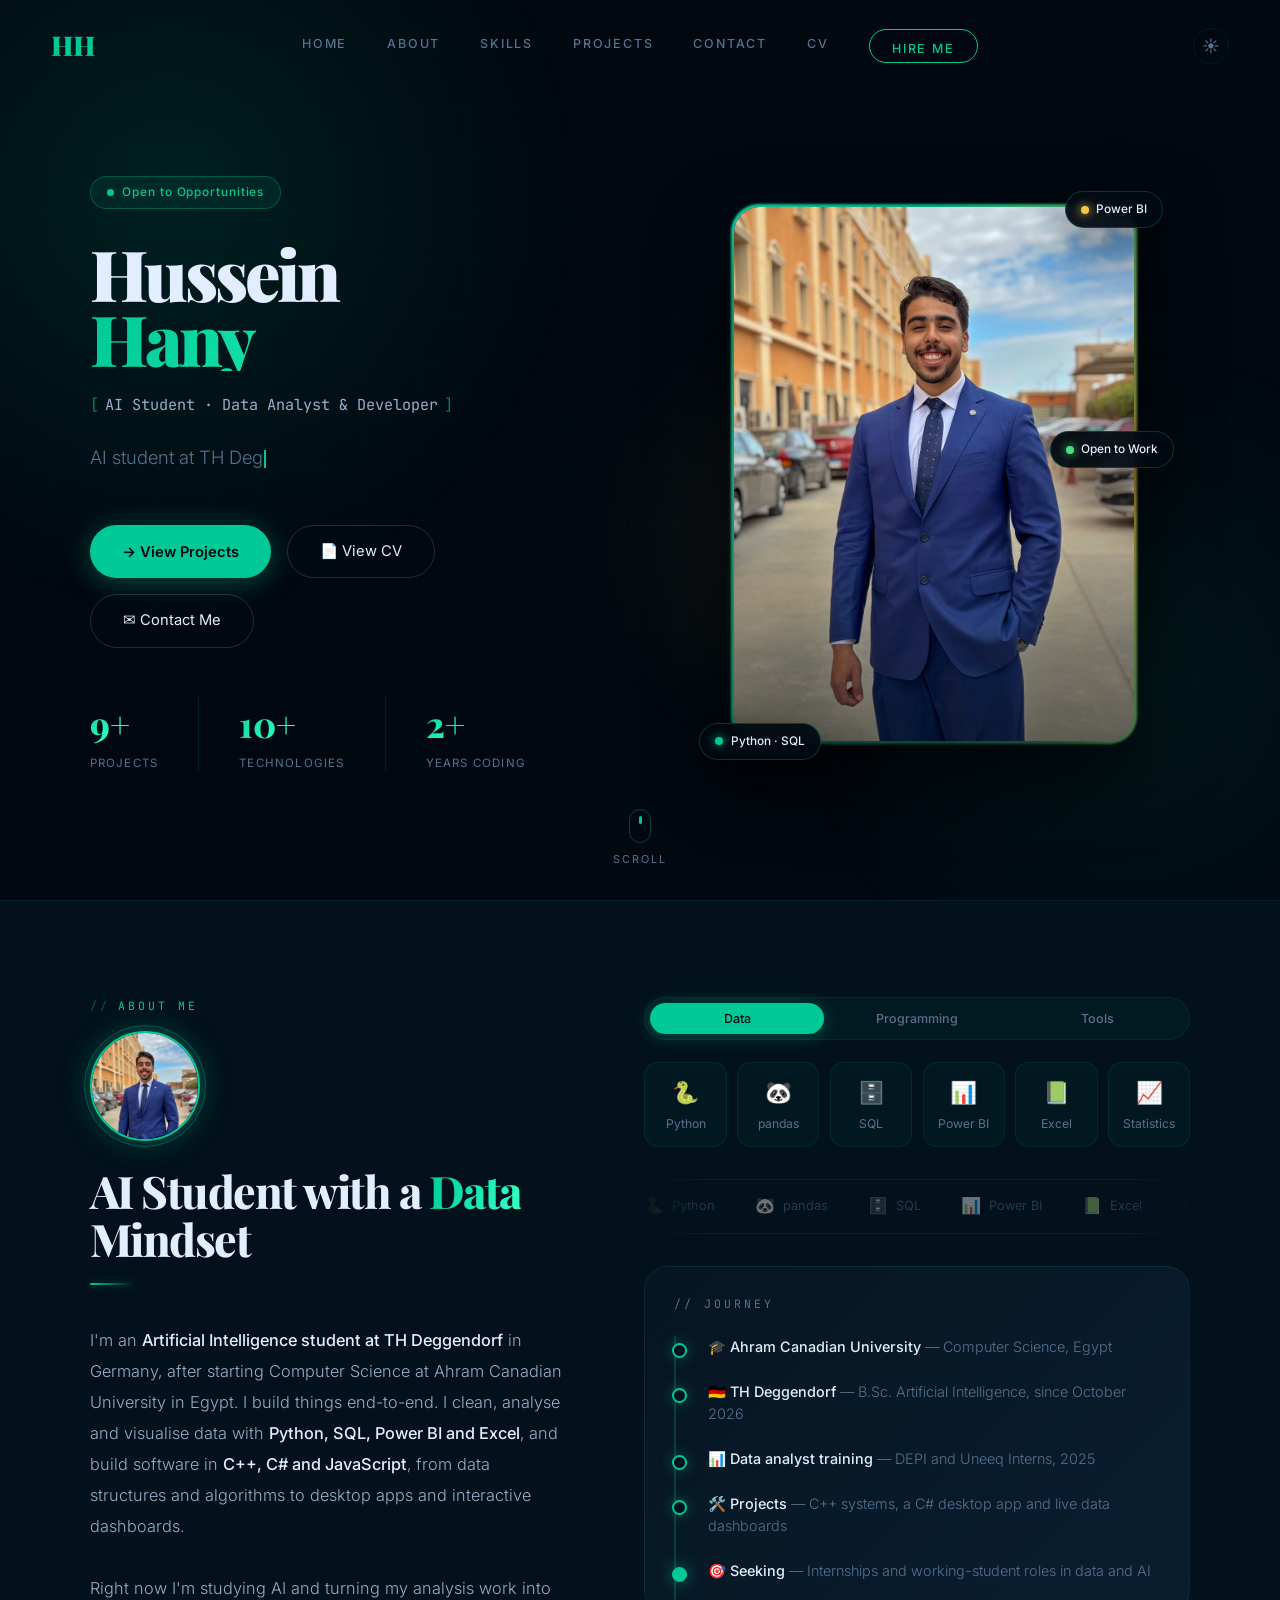
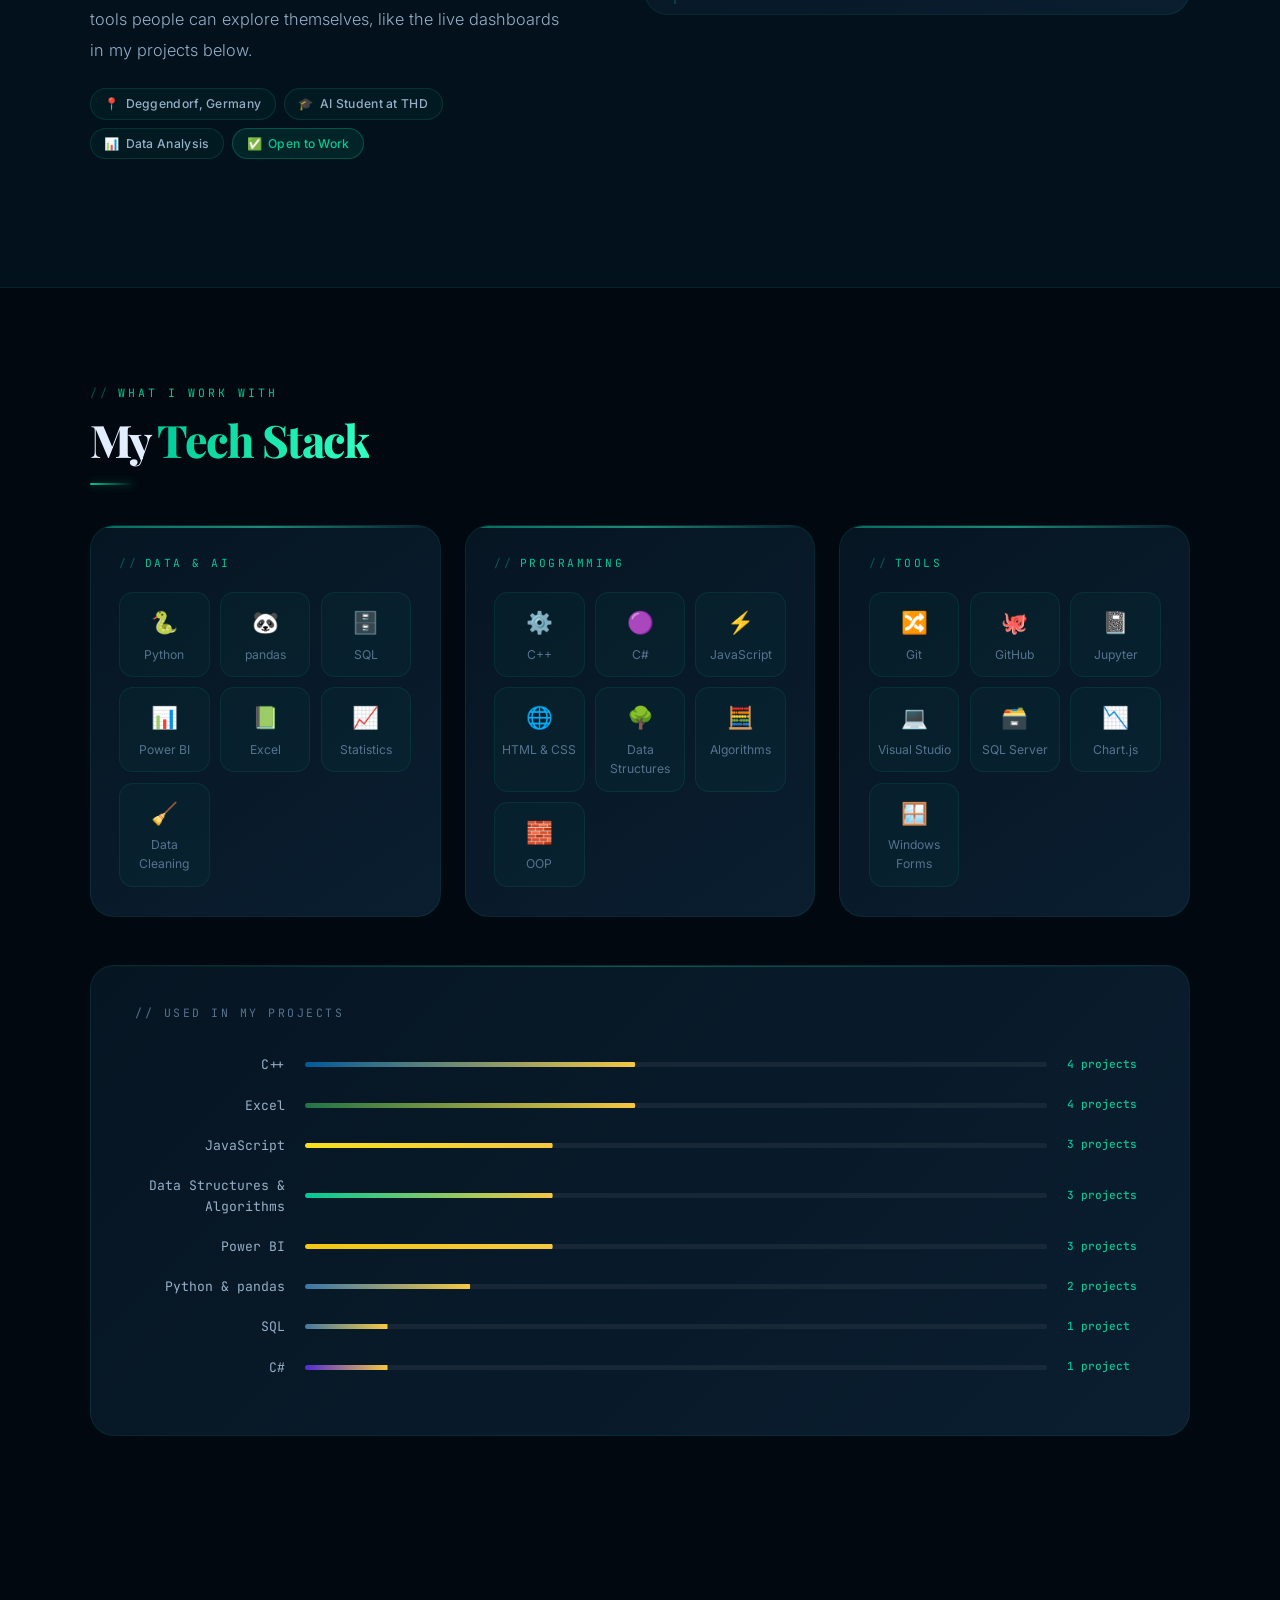
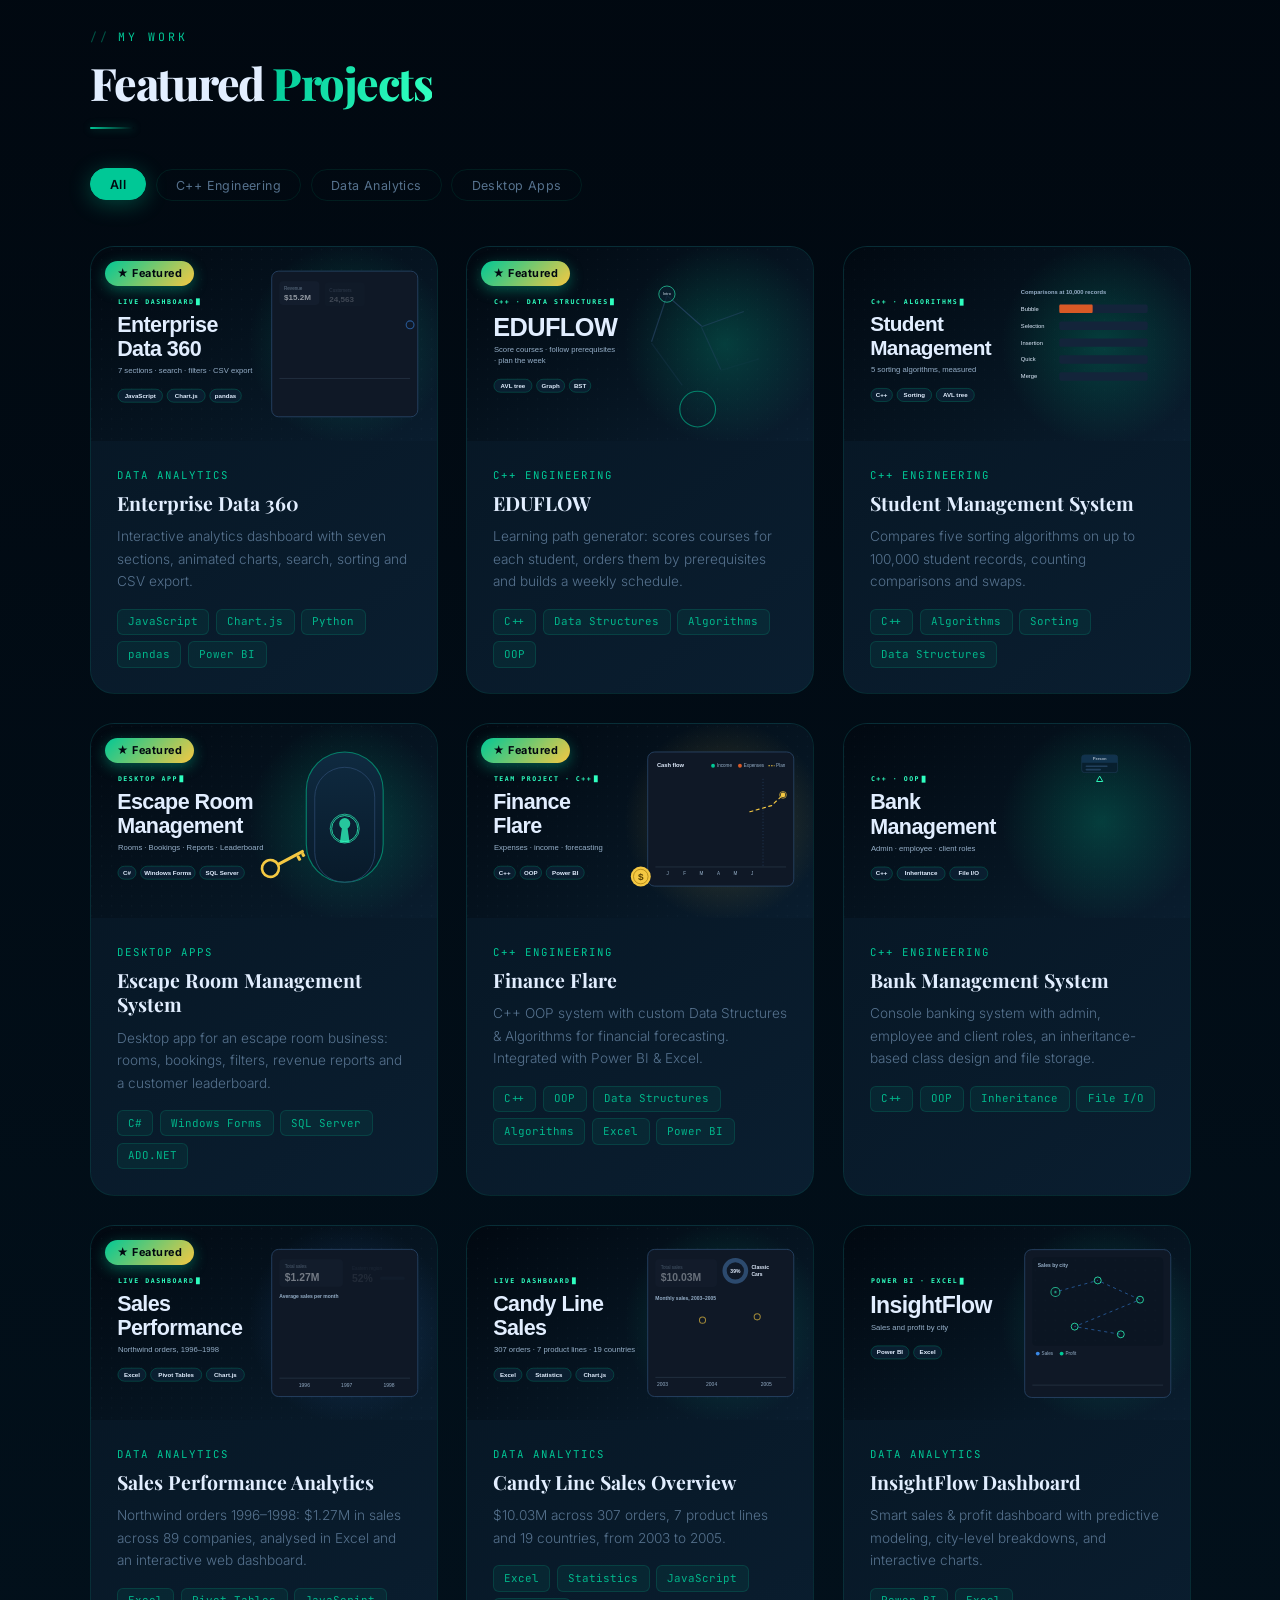
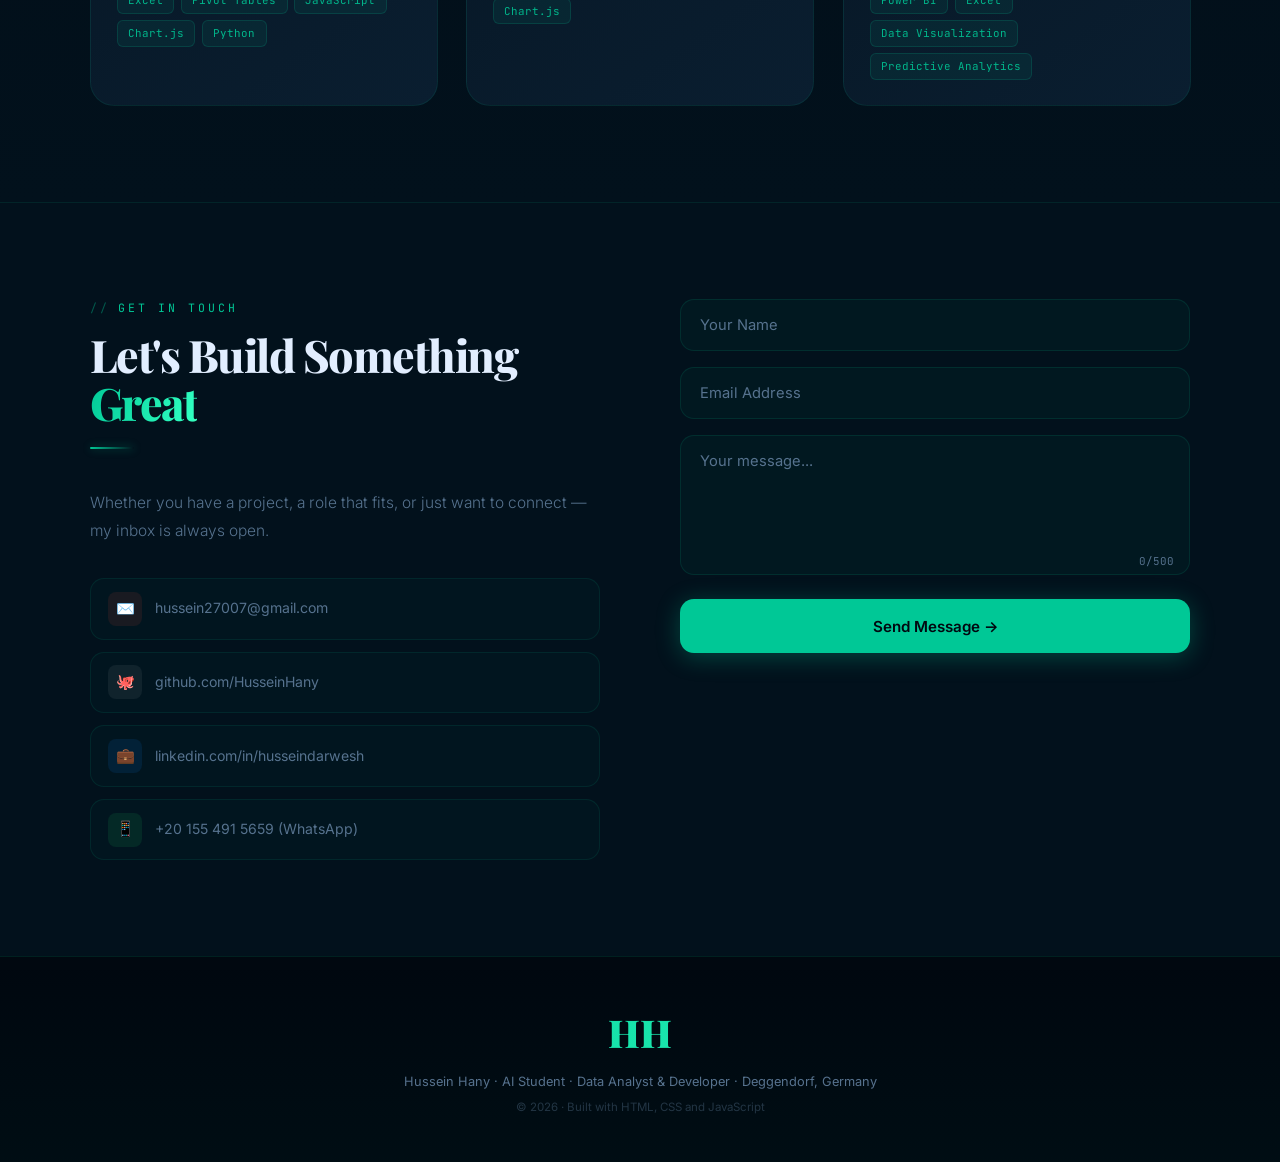
==== commit 41248174: "Animated covers for every project card Replace the five photo covers with drawn covers built from ea" ====
--- a/index.html
+++ b/index.html
@@ -37,7 +37,7 @@
 <script src="https://cdnjs.cloudflare.com/ajax/libs/gsap/3.12.5/ScrollTrigger.min.js"></script>
 
 <!-- Styles -->
-<link rel="stylesheet" href="css/styles.css?v=20261116"/>
+<link rel="stylesheet" href="css/styles.css?v=20261116b"/>
 
 <!-- Structured Data / JSON-LD -->
 <script type="application/ld+json">
@@ -315,11 +315,11 @@
 <style>.sr-only{position:absolute;width:1px;height:1px;padding:0;margin:-1px;overflow:hidden;clip:rect(0,0,0,0);white-space:nowrap;border:0}</style>
 
 <script>const IMG_PHOTO = "img/photo.jpg";
-const IMG_PROJ1 = "img/project-1.jpg";
-const IMG_PROJ2 = "img/project-2.jpg";
-const IMG_PROJ3 = "img/project-3.jpg";
-const IMG_PROJ4 = "img/project-4.jpg";
-const IMG_PROJ5 = "img/project-5.jpg";
+const IMG_PROJ1 = "img/project-candy.svg";
+const IMG_PROJ2 = "img/project-insightflow.svg";
+const IMG_PROJ3 = "img/project-sales.svg";
+const IMG_PROJ4 = "img/project-bank.svg";
+const IMG_PROJ5 = "img/project-finance.svg";
 const IMG_PROJ6 = "img/project-6.svg";
 const IMG_DATA360 = "img/project-data360.svg";
 const IMG_EDUFLOW = "img/project-eduflow.svg";
@@ -329,10 +329,10 @@
 </script>
 
 <!-- JavaScript Modules -->
-<script src="js/data.js?v=20261116"></script>
-<script src="js/utils.js?v=20261116"></script>
-<script src="js/ui.js?v=20261116"></script>
-<script src="js/core.js?v=20261116"></script>
+<script src="js/data.js?v=20261116b"></script>
+<script src="js/utils.js?v=20261116b"></script>
+<script src="js/ui.js?v=20261116b"></script>
+<script src="js/core.js?v=20261116b"></script>
 
 </body>
 </html>
--- a/css/styles.css
+++ b/css/styles.css
@@ -487,11 +487,17 @@
 .pj-card:hover{border-color:rgba(0,200,150,.32);transform:translateY(-10px);box-shadow:0 32px 72px rgba(0,0,0,.6),var(--glow)}
 .pj-card:active{transform:translateY(-4px)}
 .pj-img-w{position:relative;overflow:hidden;height:220px}
+@supports (aspect-ratio:1){.pj-img-w{height:auto;aspect-ratio:16/9}}
 .pj-img{width:100%;height:100%;object-fit:cover;transition:transform .7s cubic-bezier(.4,0,.2,1)}
-.pj-card:hover .pj-img{transform:scale(1.1)}
+.pj-card:hover .pj-img{transform:scale(1.06)}
+/* light sweep across the cover on hover */
+.pj-img-w::after{content:"";position:absolute;inset:0;z-index:2;pointer-events:none;
+  background:linear-gradient(105deg,transparent 35%,rgba(255,255,255,.12) 50%,transparent 65%);
+  transform:translateX(-120%);transition:transform .9s cubic-bezier(.4,0,.2,1)}
+.pj-card:hover .pj-img-w::after{transform:translateX(120%)}
 .pj-hover{
-  position:absolute;inset:0;background:rgba(1,8,16,.78);
-  backdrop-filter:blur(6px);-webkit-backdrop-filter:blur(6px);
+  position:absolute;inset:0;background:linear-gradient(180deg,rgba(1,8,16,.15),rgba(1,8,16,.72));
+  backdrop-filter:blur(1.5px);-webkit-backdrop-filter:blur(1.5px);
   opacity:0;transition:opacity .35s;
   display:flex;align-items:center;justify-content:center;gap:.8rem;
 }
@@ -533,7 +539,8 @@
   position:relative;box-shadow:0 40px 100px rgba(0,0,0,.7),var(--glow);
 }
 .mbg.show .mbox{transform:none}
-.m-img{width:100%;height:250px;object-fit:cover;border-radius:var(--rL) var(--rL) 0 0;display:block}
+.m-img{width:100%;height:250px;aspect-ratio:16/9;object-fit:cover;border-radius:var(--rL) var(--rL) 0 0;display:block}
+@supports (aspect-ratio:1){.m-img{height:auto}}
 .m-body{padding:2rem}
 .m-close{
   position:absolute;top:1rem;right:1rem;z-index:10;width:36px;height:36px;
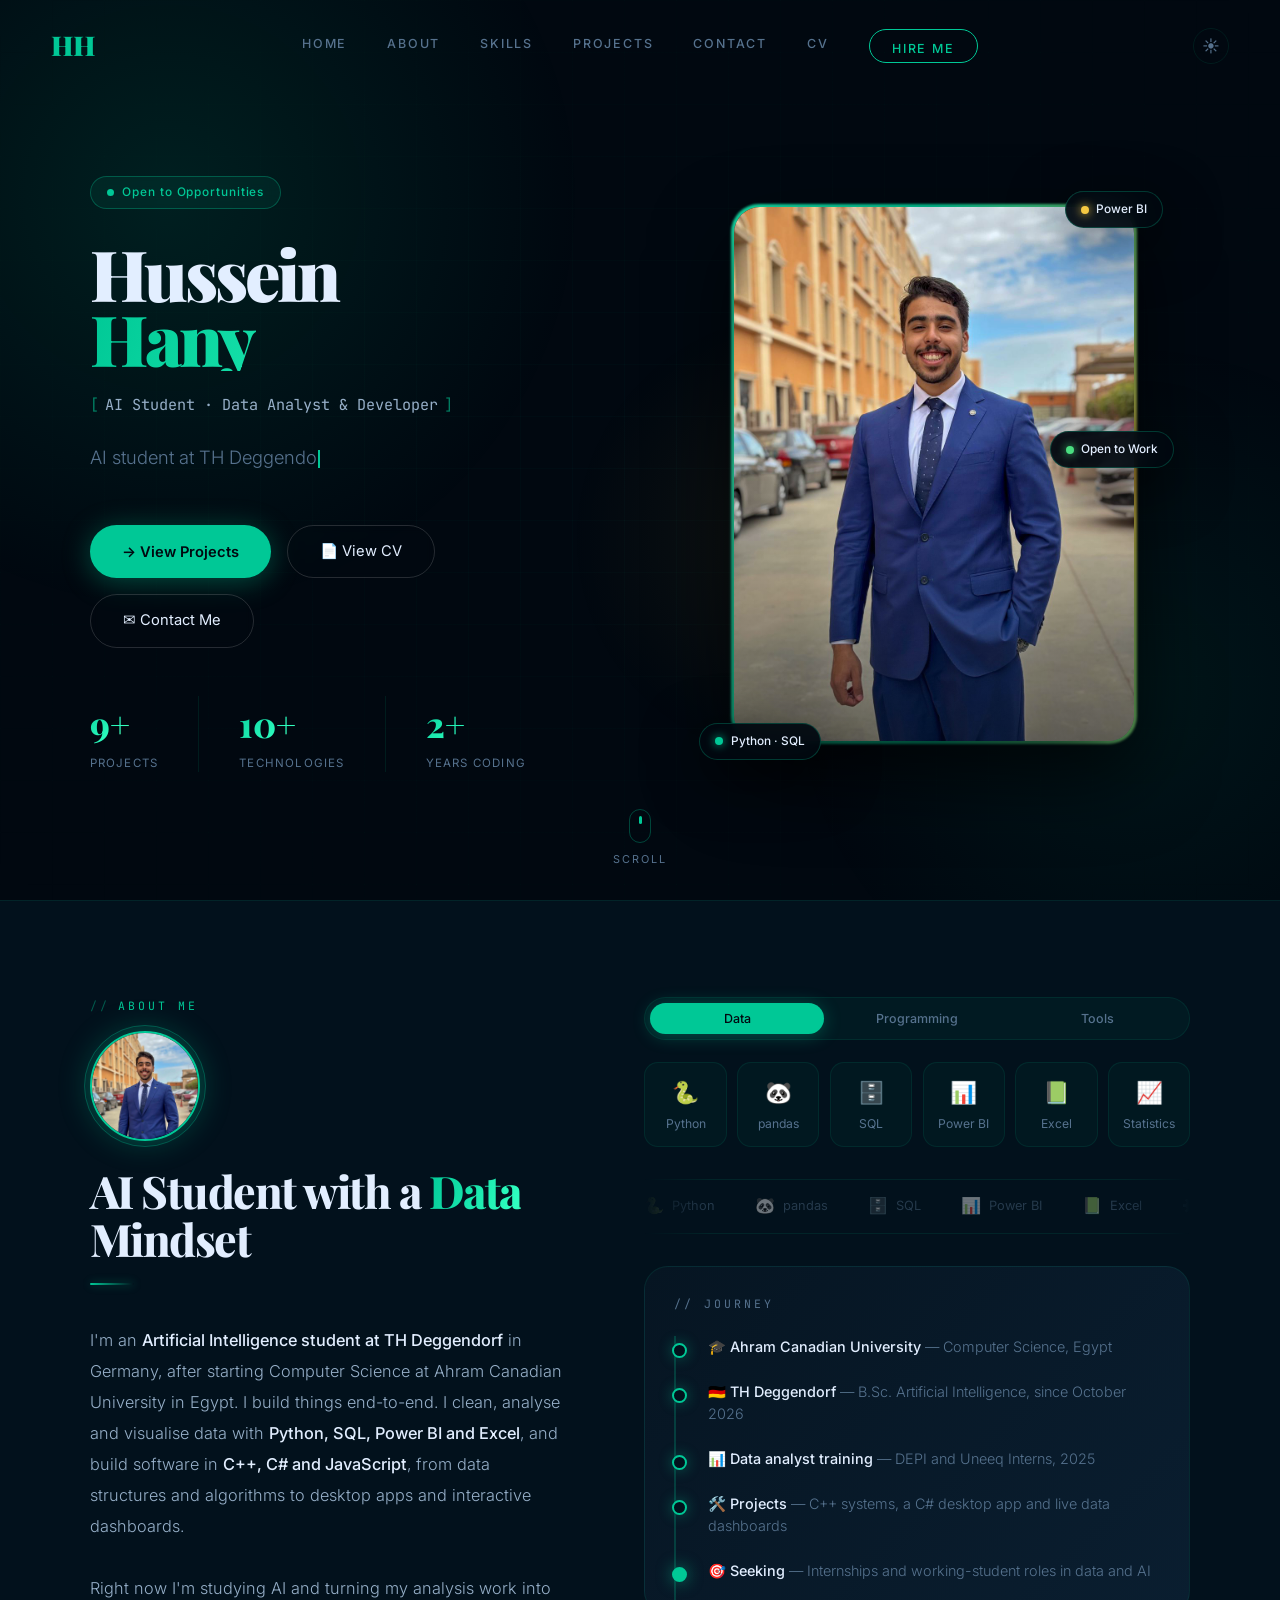
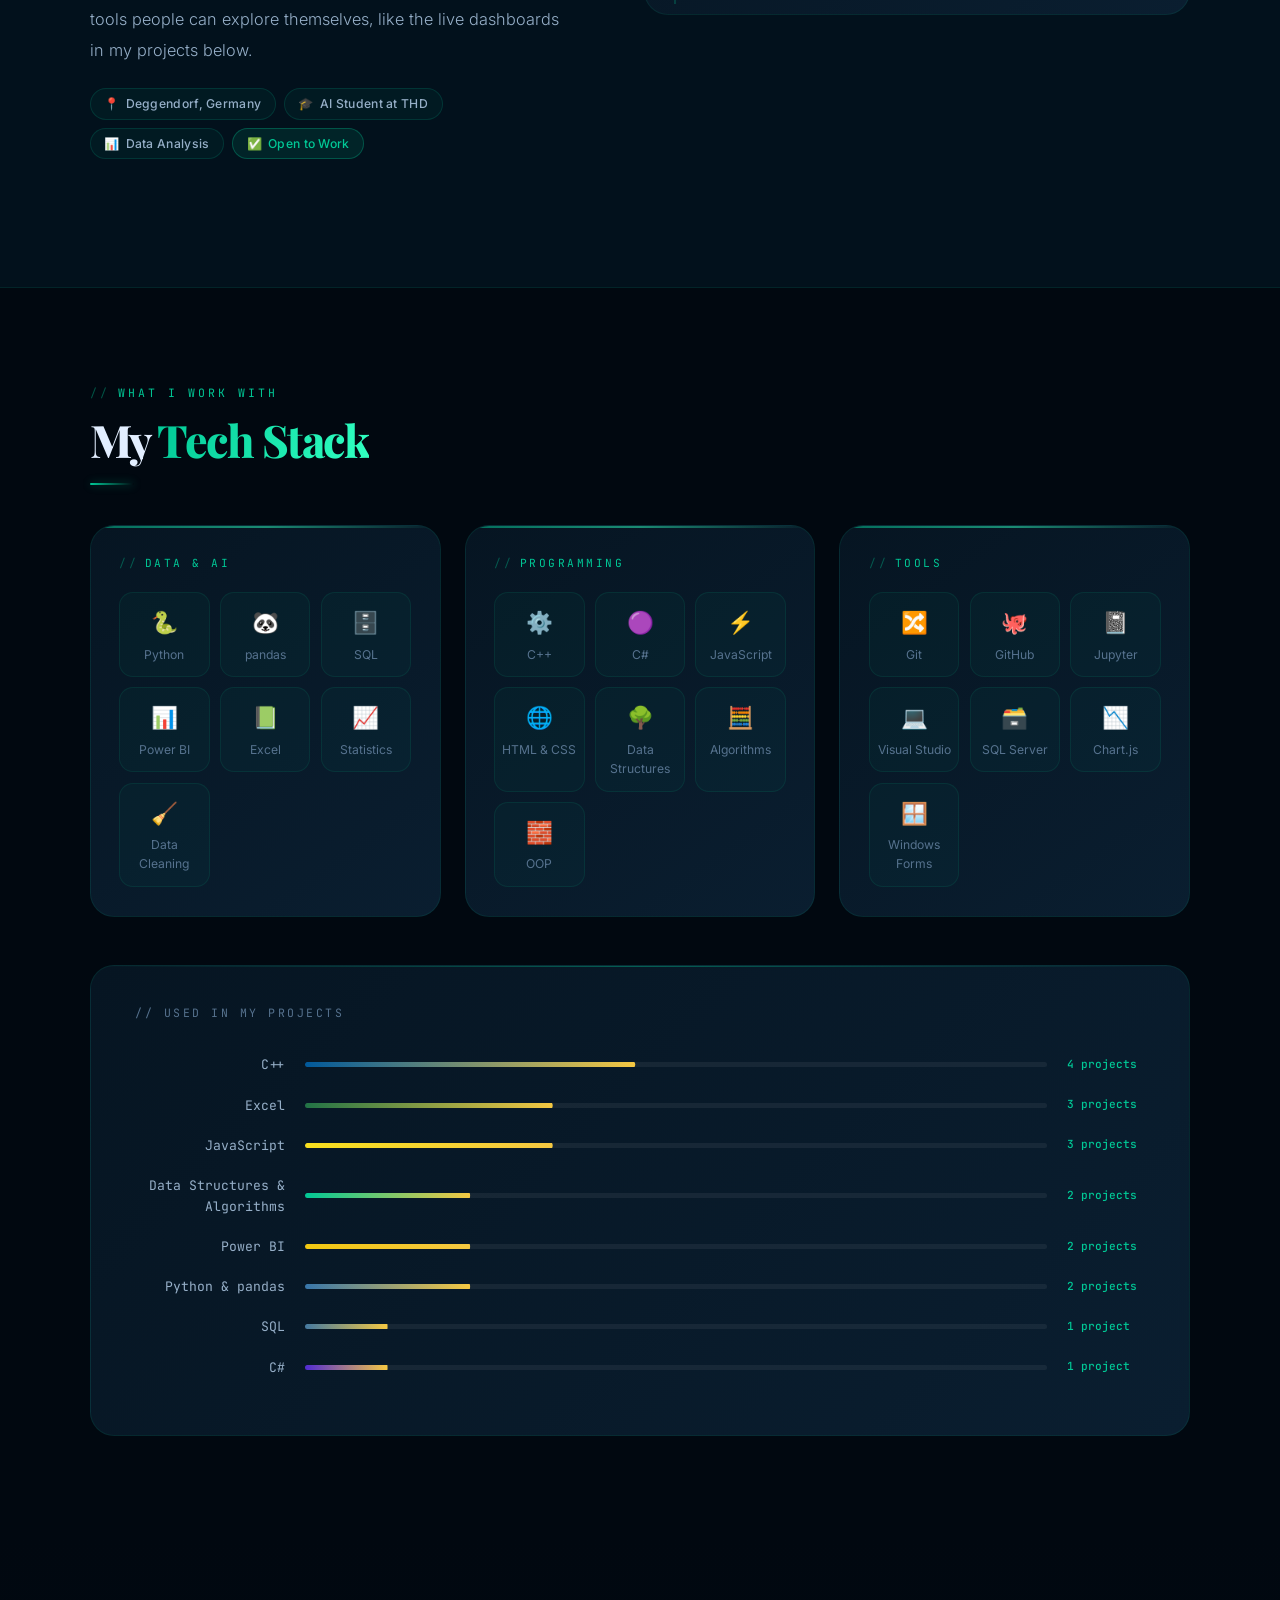
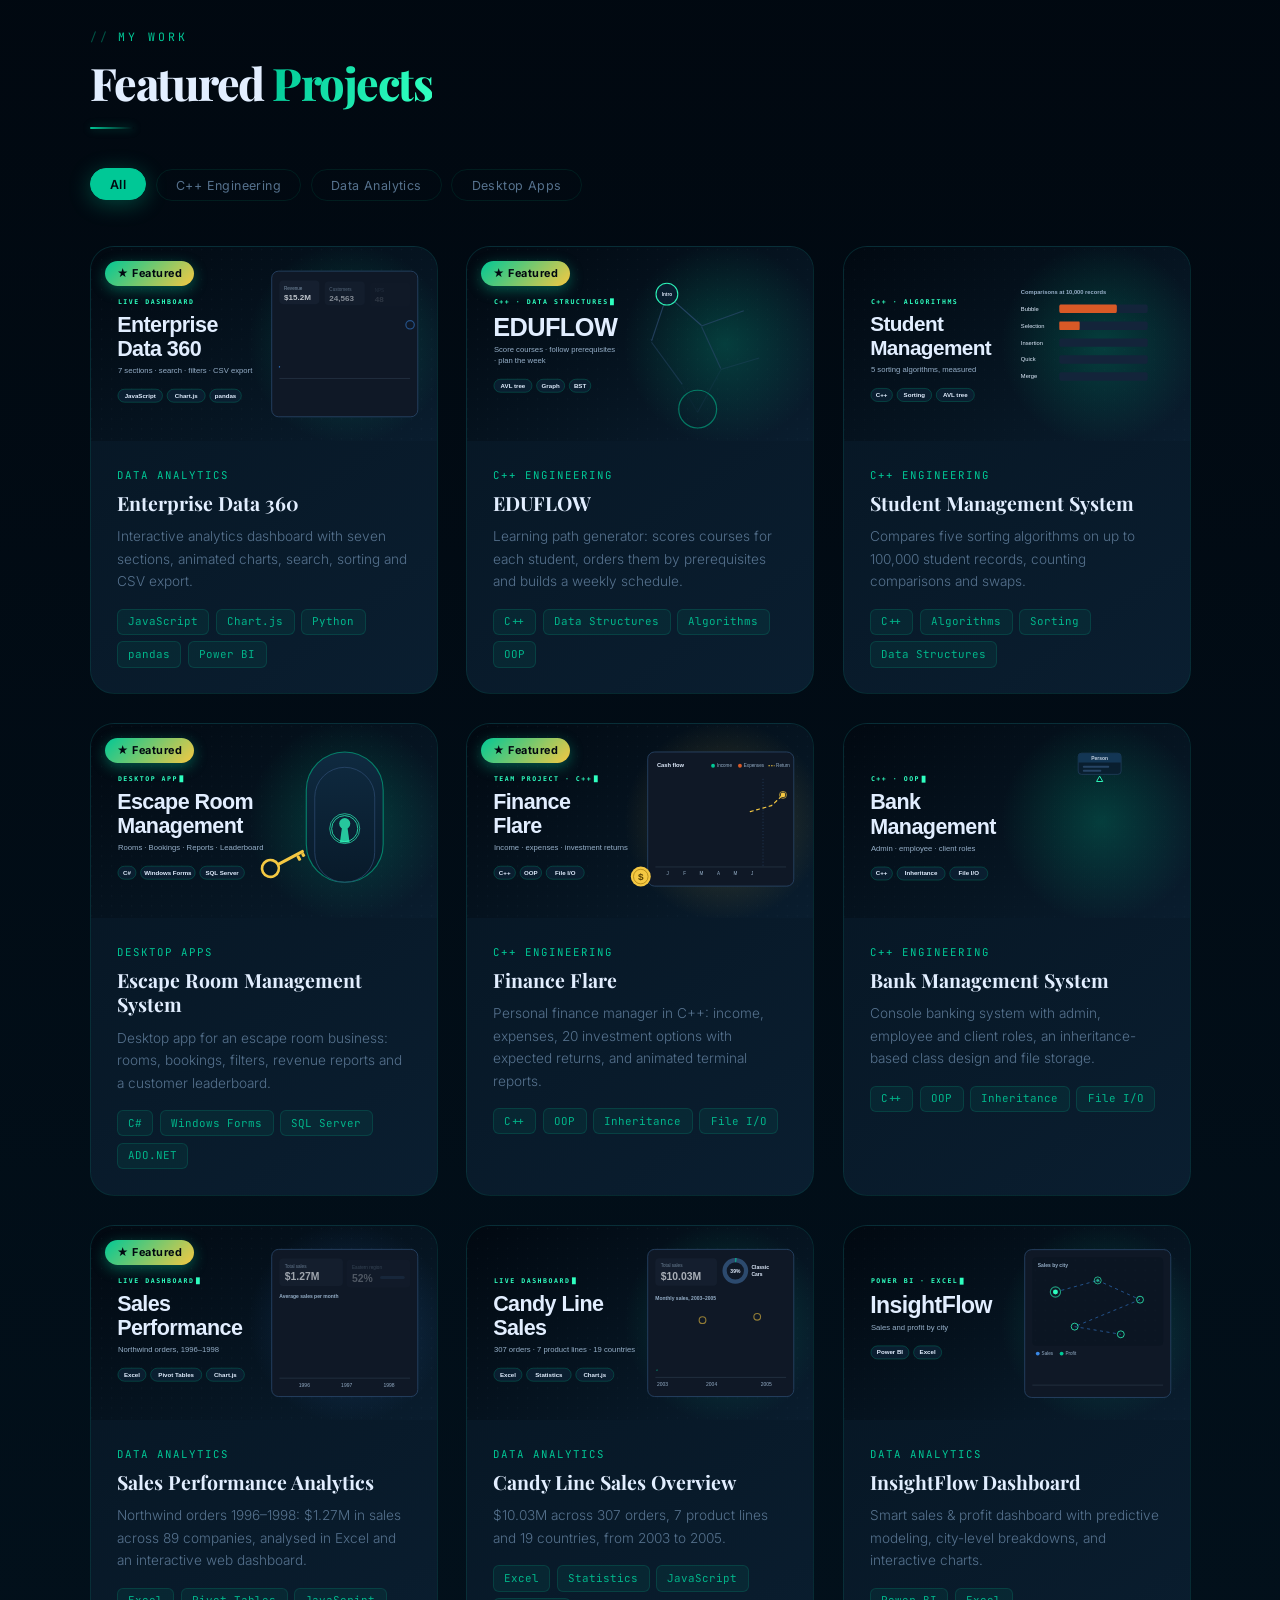
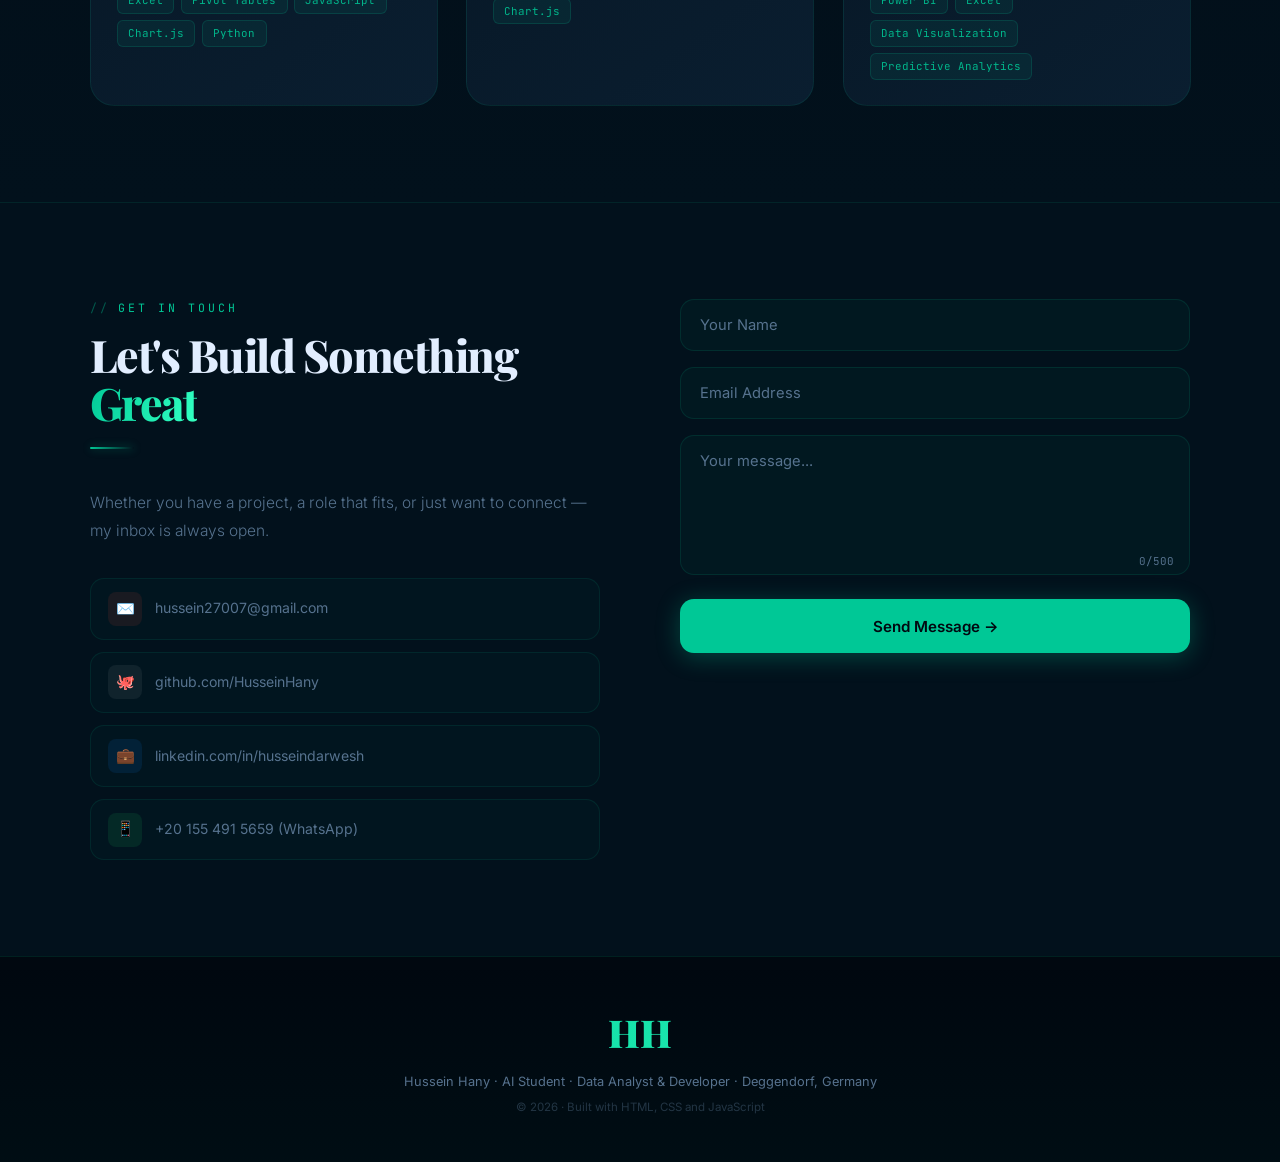
==== commit ad44a9a8: "Finance Flare: accurate card and cover, link to my fork The card described Power BI and forecasting " ====
--- a/index.html
+++ b/index.html
@@ -37,7 +37,7 @@
 <script src="https://cdnjs.cloudflare.com/ajax/libs/gsap/3.12.5/ScrollTrigger.min.js"></script>
 
 <!-- Styles -->
-<link rel="stylesheet" href="css/styles.css?v=20261116b"/>
+<link rel="stylesheet" href="css/styles.css?v=20261117"/>
 
 <!-- Structured Data / JSON-LD -->
 <script type="application/ld+json">
@@ -329,10 +329,10 @@
 </script>
 
 <!-- JavaScript Modules -->
-<script src="js/data.js?v=20261116b"></script>
-<script src="js/utils.js?v=20261116b"></script>
-<script src="js/ui.js?v=20261116b"></script>
-<script src="js/core.js?v=20261116b"></script>
+<script src="js/data.js?v=20261117"></script>
+<script src="js/utils.js?v=20261117"></script>
+<script src="js/ui.js?v=20261117"></script>
+<script src="js/core.js?v=20261117"></script>
 
 </body>
 </html>
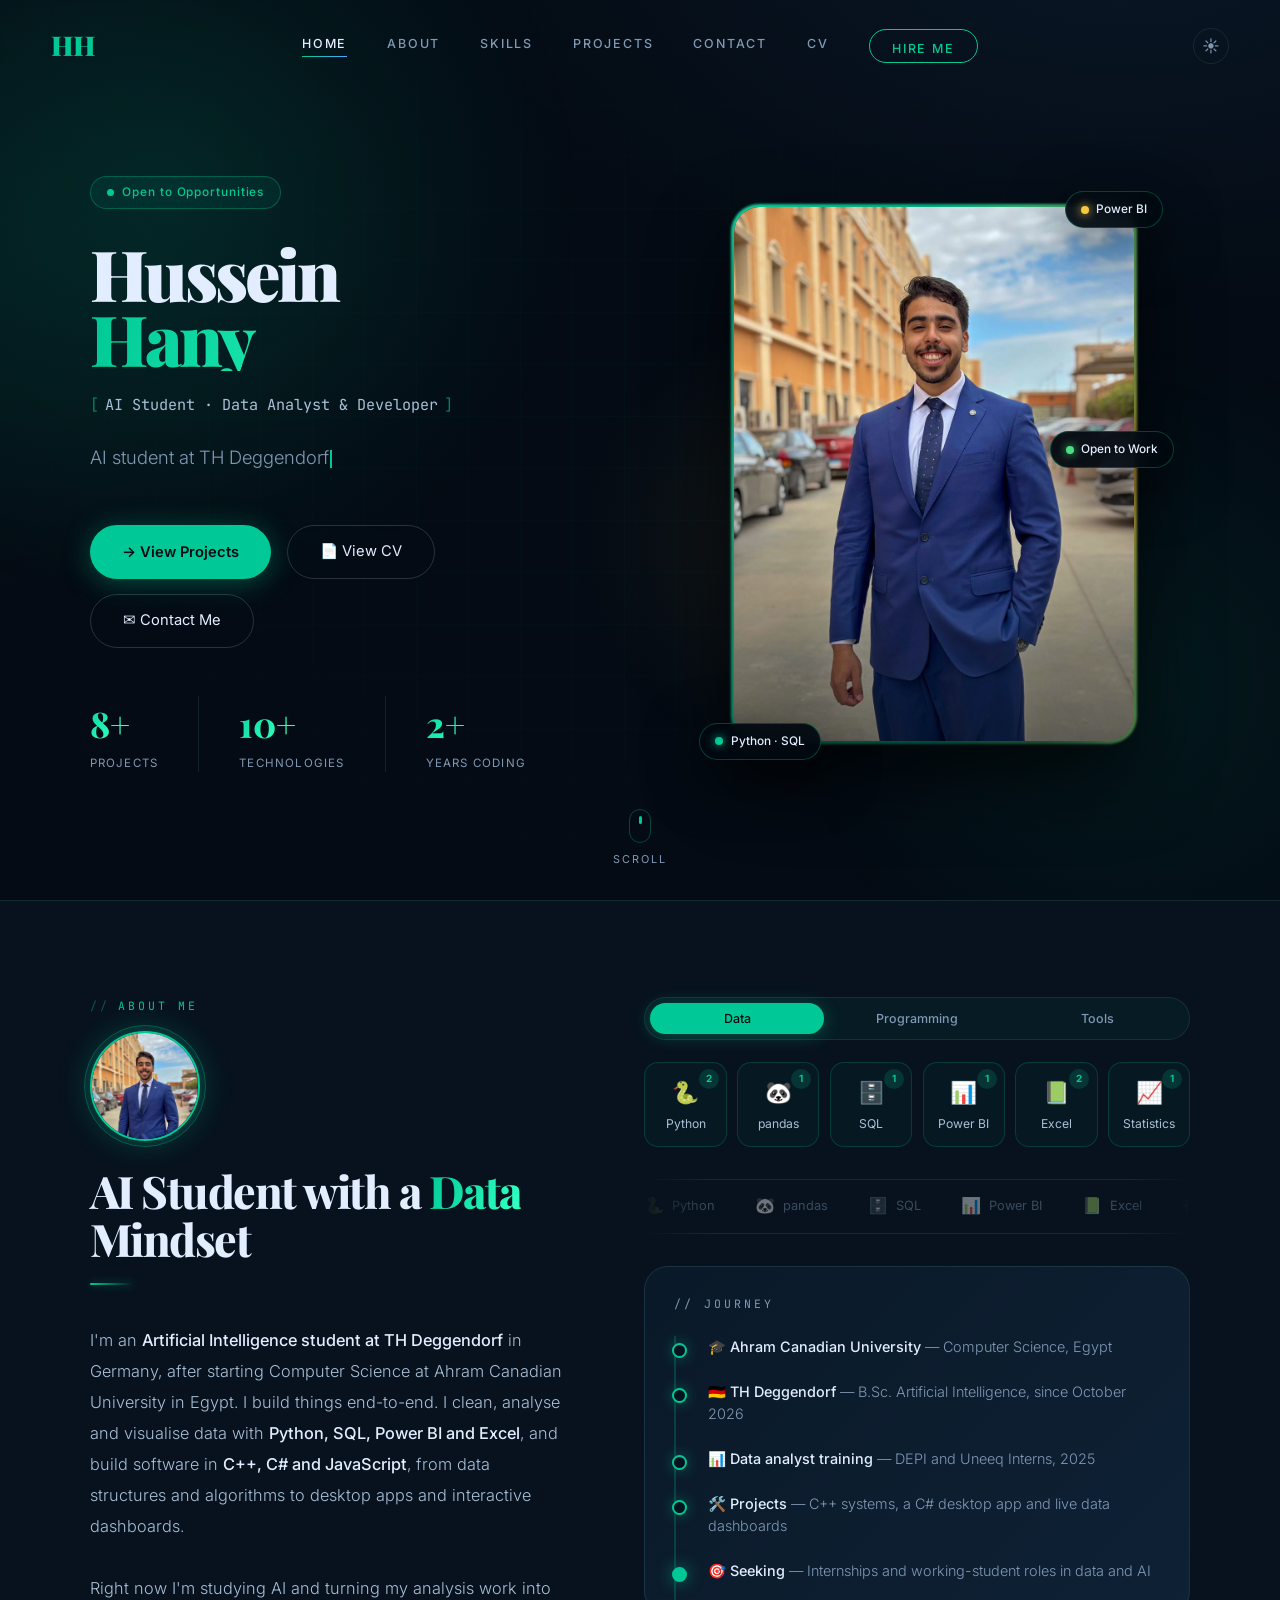
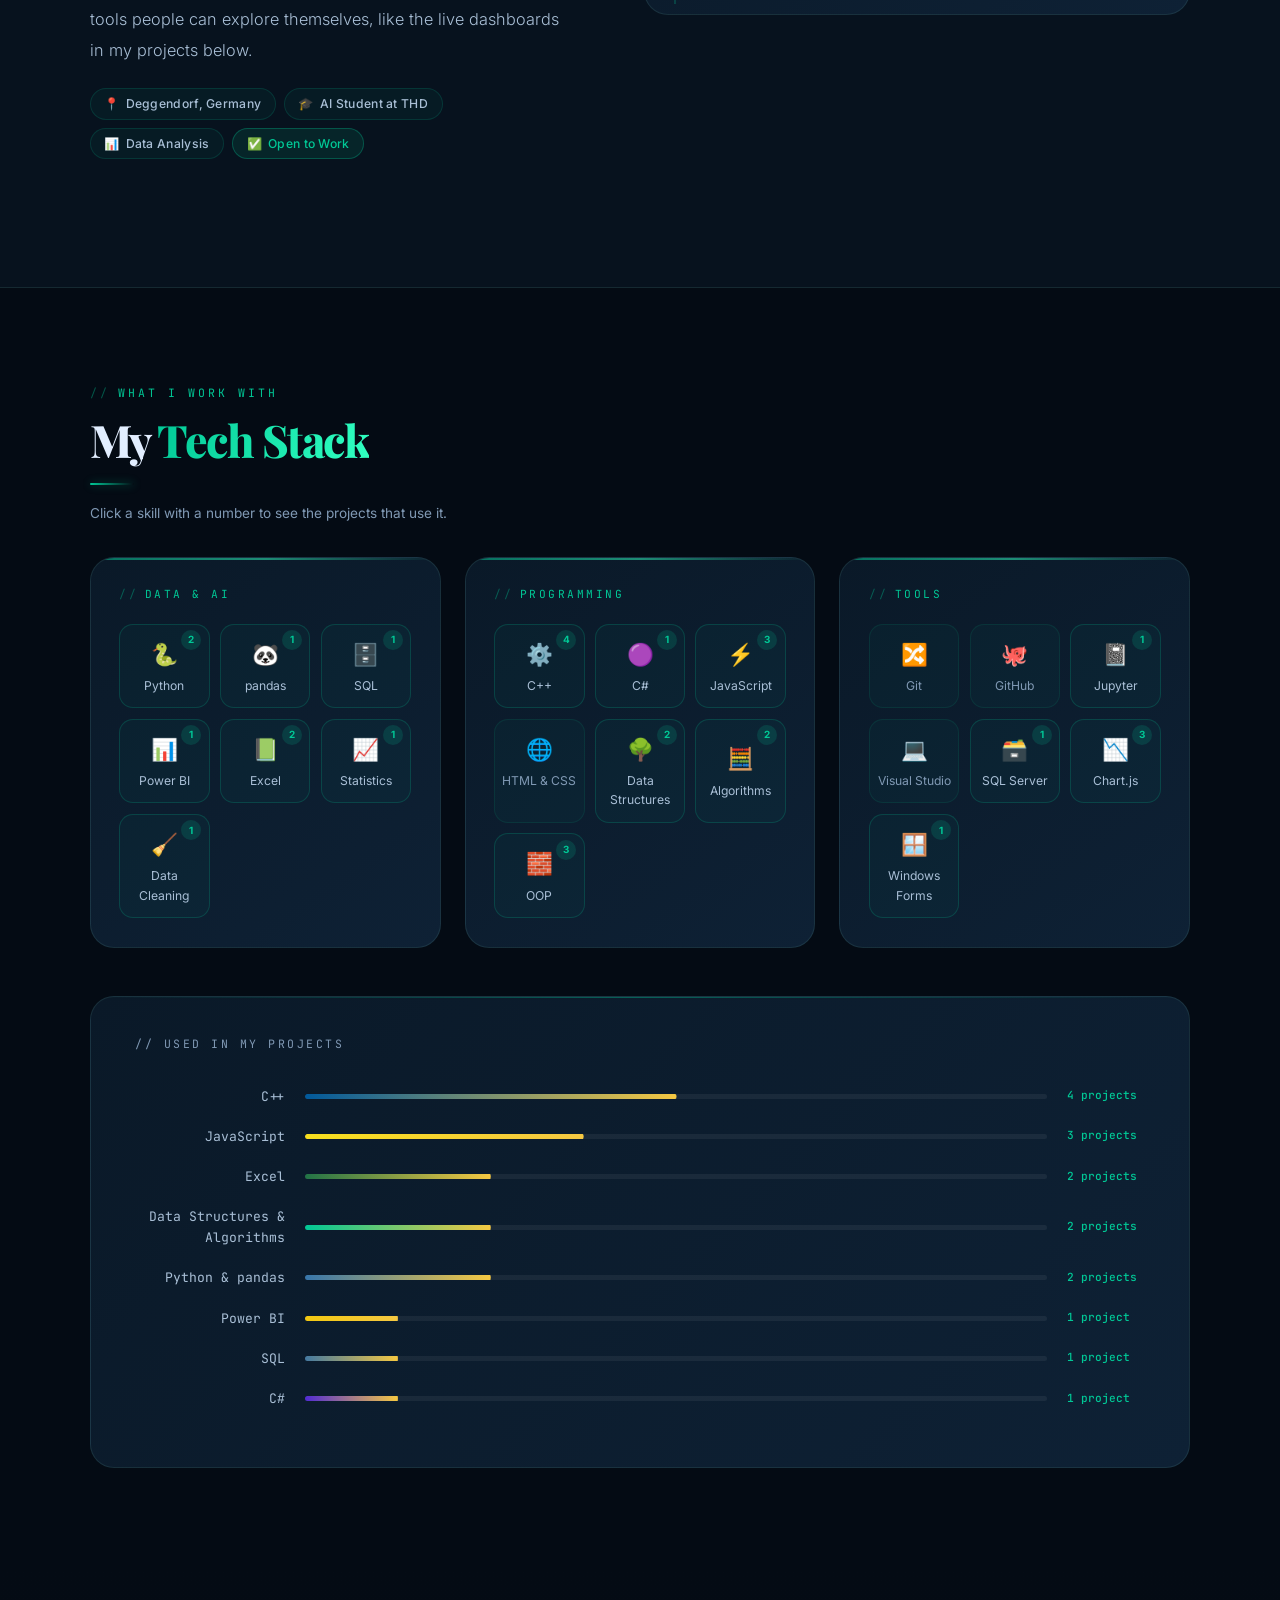
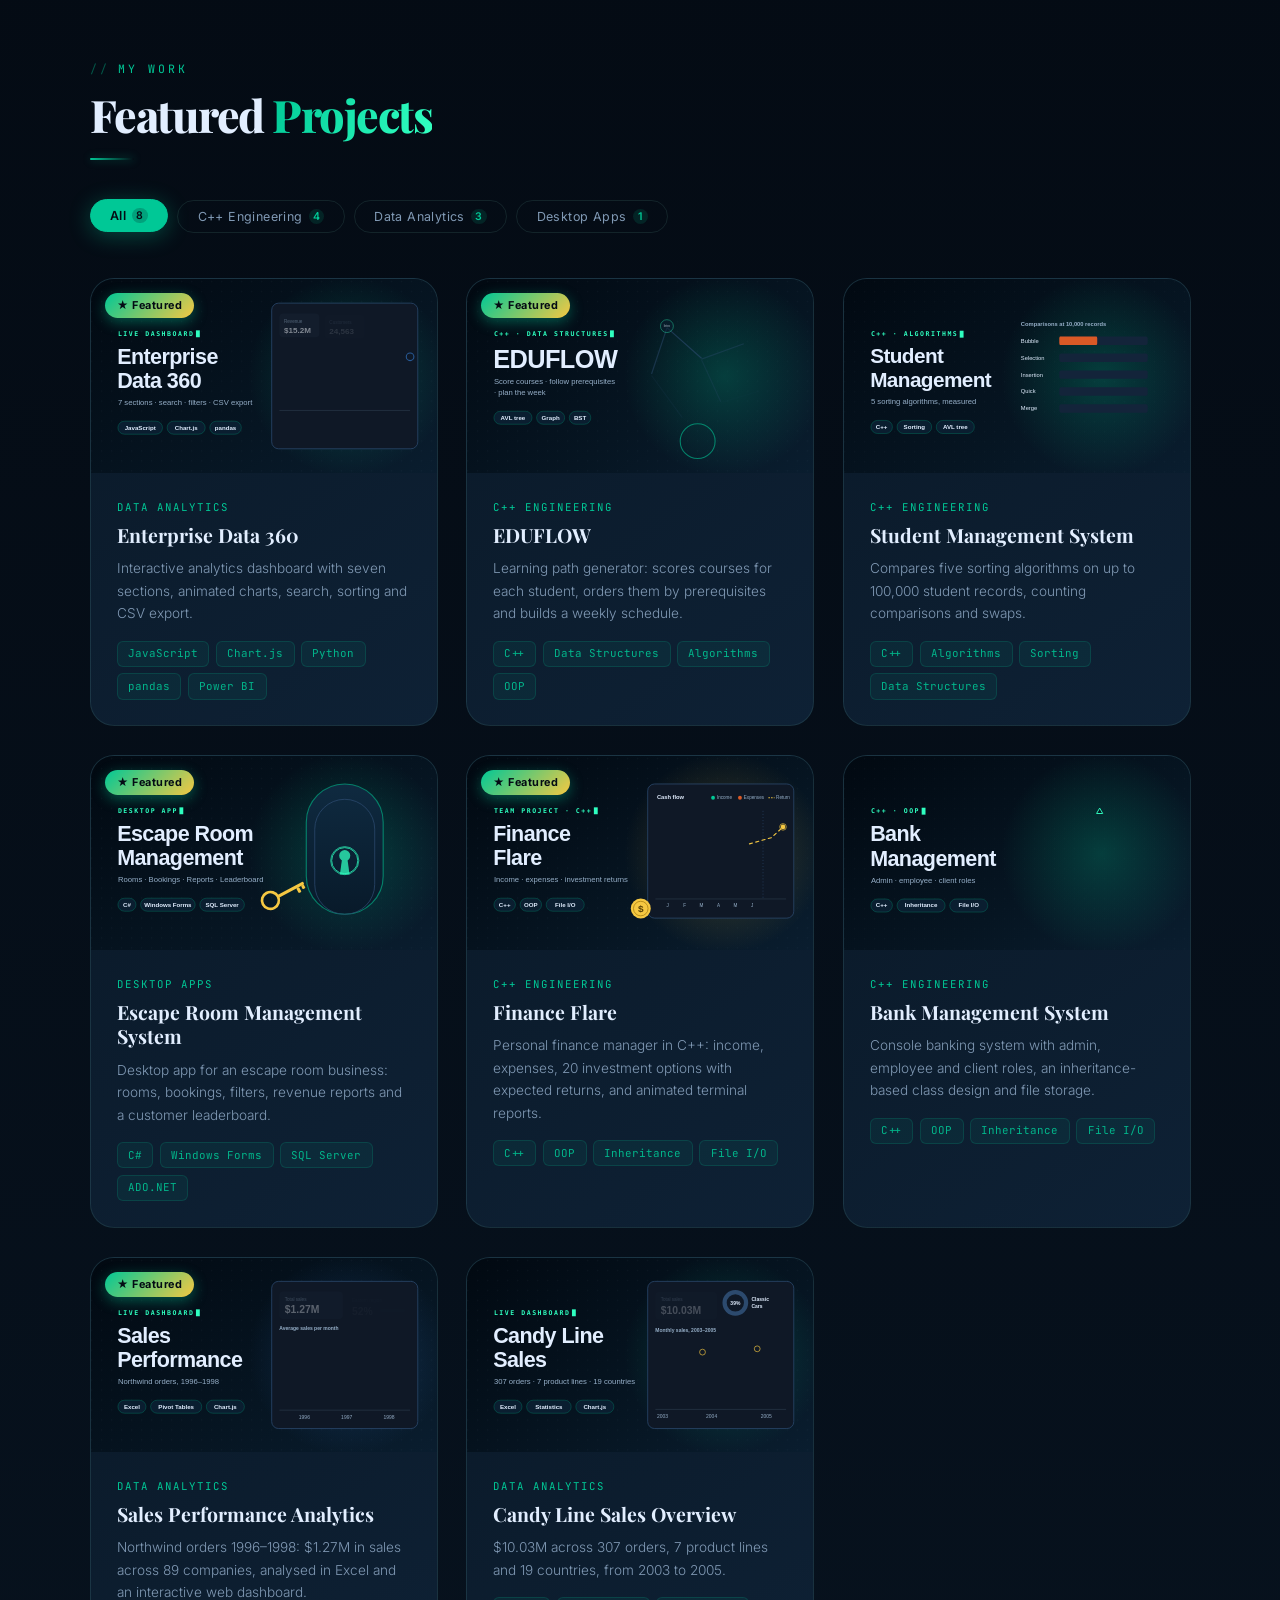
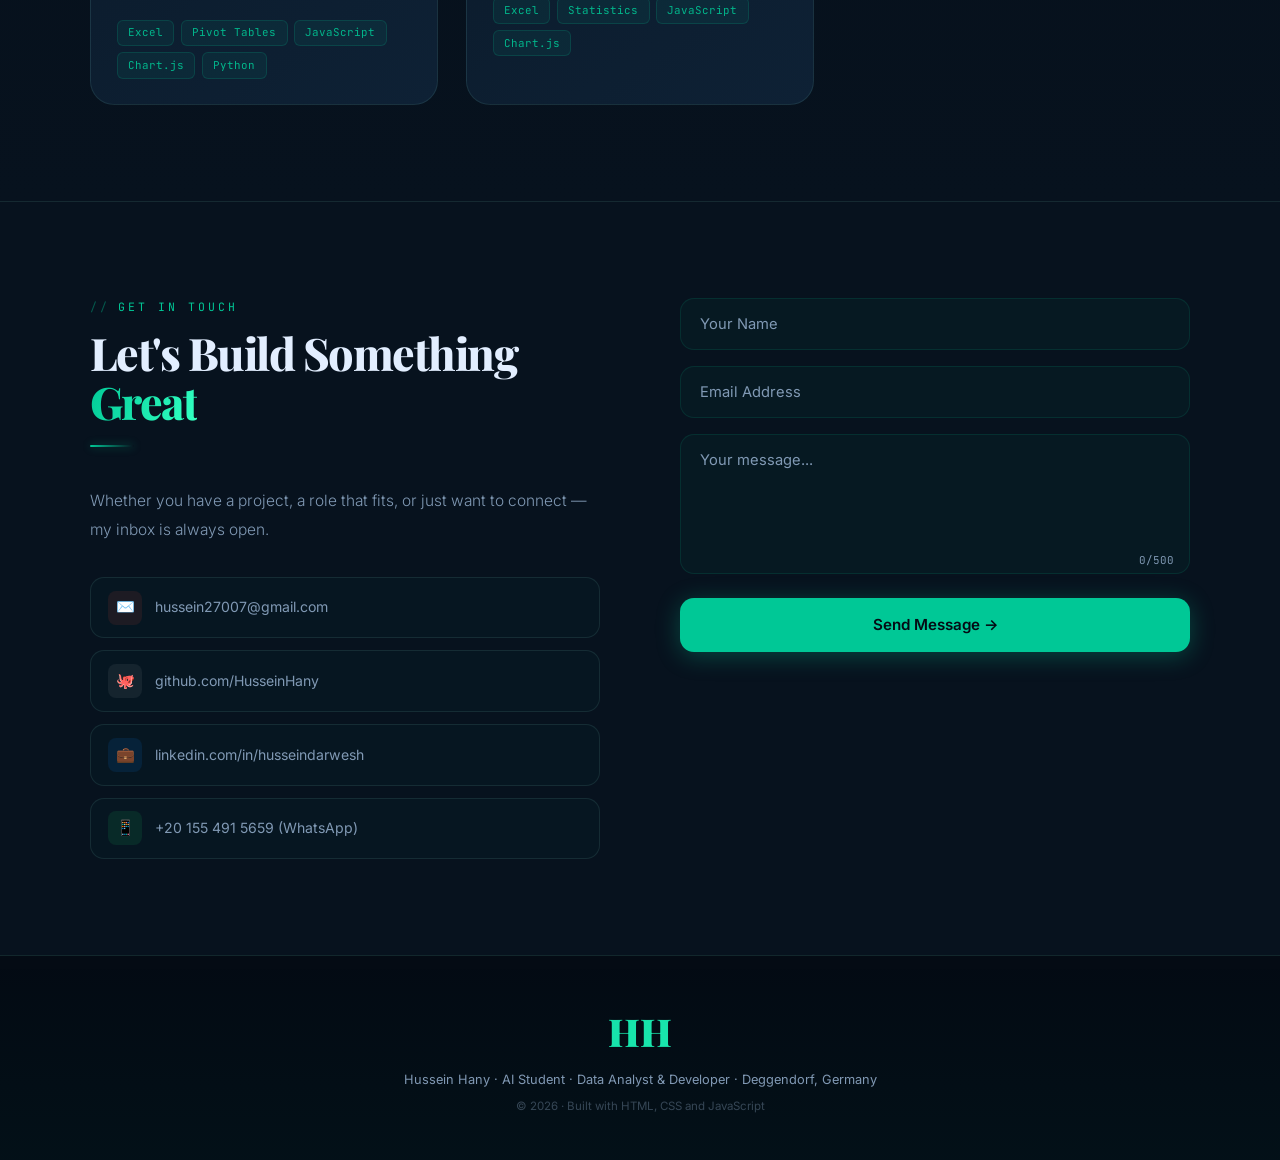
==== commit 891f7a45: "Every button does a real job; smoother, more interactive portfolio - Projects without a live site no" ====
--- a/index.html
+++ b/index.html
@@ -37,7 +37,7 @@
 <script src="https://cdnjs.cloudflare.com/ajax/libs/gsap/3.12.5/ScrollTrigger.min.js"></script>
 
 <!-- Styles -->
-<link rel="stylesheet" href="css/styles.css?v=20261117"/>
+<link rel="stylesheet" href="css/styles.css?v=20261117b"/>
 
 <!-- Structured Data / JSON-LD -->
 <script type="application/ld+json">
@@ -213,6 +213,7 @@
       <div class="eyebrow" aria-hidden="true">What I Work With</div>
       <h2 class="sec-h" id="skills-heading">My <span class="em-txt">Tech Stack</span></h2>
       <div class="divider" aria-hidden="true"></div>
+      <p class="sk-hint">Click a skill with a number to see the projects that use it.</p>
     </div>
     <div class="sk-groups rv d1" id="sk-groups-wrap" role="list" aria-label="Skills grouped by category"></div>
     <div class="bars-card rv d2">
@@ -235,6 +236,7 @@
       <button class="fp" data-c="C++ Engineering" aria-pressed="false">C++ Engineering</button>
       <button class="fp" data-c="Data Analytics" aria-pressed="false">Data Analytics</button>
       <button class="fp" data-c="Desktop Apps" aria-pressed="false">Desktop Apps</button>
+      <button class="fp fp-skill on" id="fp-skill" type="button" hidden onclick="clearSkill()"></button>
     </div>
     <div class="pj-grid" id="pj-g" role="list" aria-label="Projects"></div>
   </div>
@@ -290,7 +292,10 @@
 <div class="mbg" id="modal" role="dialog" aria-modal="true" aria-labelledby="m-title" aria-hidden="true" onclick="closeModal(event)">
   <div class="mbox">
     <button class="m-close" id="m-close-btn" onclick="closeModalBtn()" aria-label="Close project details">✕</button>
-    <img src="" alt="" class="m-img" id="m-img"/>
+    <div class="m-media" id="m-media">
+      <img src="" alt="" class="m-img" id="m-img"/>
+      <img src="" alt="" class="m-demo" id="m-demo" hidden/>
+    </div>
     <div class="m-body">
       <div class="m-cat" id="m-cat"></div>
       <h2 class="m-title" id="m-title"></h2>
@@ -298,10 +303,16 @@
       <div class="m-hl-t">Key Highlights</div>
       <div class="hl-g" id="m-hl"></div>
       <div class="m-tags" id="m-tags" aria-label="Technologies"></div>
-      <div class="m-btns">
-        <a href="#" target="_blank" rel="noopener noreferrer" class="btn-p" id="m-live" style="font-size:.88rem;padding:.75rem 1.6rem"><span>↗ Live demo</span></a>
-        <a href="#" target="_blank" rel="noopener noreferrer" class="btn-o" id="m-git" style="font-size:.88rem;padding:.75rem 1.6rem">⬡ GitHub</a>
-      </div>
+      <div class="m-btns" id="m-btns">
+        <a href="#" target="_blank" rel="noopener noreferrer" class="btn-p m-btn" id="m-live" hidden><span>↗ Open live dashboard</span></a>
+        <button type="button" class="btn-p m-btn" id="m-demo-btn" hidden onclick="toggleDemo()"><span id="m-demo-lbl">▶ Watch the demo</span></button>
+        <a href="#" target="_blank" rel="noopener noreferrer" class="btn-o m-btn" id="m-git" hidden>⬡ Source code on GitHub</a>
+      </div>
+      <nav class="m-nav" aria-label="Browse projects">
+        <button type="button" class="m-step" id="m-prev" onclick="stepModal(-1)"><span aria-hidden="true">←</span> <span class="m-step-t" id="m-prev-t"></span></button>
+        <span class="m-count" id="m-count" aria-live="polite"></span>
+        <button type="button" class="m-step" id="m-next" onclick="stepModal(1)"><span class="m-step-t" id="m-next-t"></span> <span aria-hidden="true">→</span></button>
+      </nav>
     </div>
   </div>
 </div>
@@ -316,7 +327,6 @@
 
 <script>const IMG_PHOTO = "img/photo.jpg";
 const IMG_PROJ1 = "img/project-candy.svg";
-const IMG_PROJ2 = "img/project-insightflow.svg";
 const IMG_PROJ3 = "img/project-sales.svg";
 const IMG_PROJ4 = "img/project-bank.svg";
 const IMG_PROJ5 = "img/project-finance.svg";
@@ -329,10 +339,10 @@
 </script>
 
 <!-- JavaScript Modules -->
-<script src="js/data.js?v=20261117"></script>
-<script src="js/utils.js?v=20261117"></script>
-<script src="js/ui.js?v=20261117"></script>
-<script src="js/core.js?v=20261117"></script>
+<script src="js/data.js?v=20261117b"></script>
+<script src="js/utils.js?v=20261117b"></script>
+<script src="js/ui.js?v=20261117b"></script>
+<script src="js/core.js?v=20261117b"></script>
 
 </body>
 </html>
--- a/css/styles.css
+++ b/css/styles.css
@@ -747,3 +747,92 @@
 button,a,.fp,.tbtn,.pj-card{touch-action:manipulation}
 .mbox{transition:transform .22s cubic-bezier(.22,1,.36,1)}
 .mob-menu a{transition:color .2s,opacity .25s,transform .25s}
+
+/* ═══════════════════════════════════════════
+   POLISH LAYER — colour depth, real-button states, smoother motion
+═══════════════════════════════════════════ */
+[hidden]{display:none !important}
+:root{
+  --navy:#040b14;--navy2:#07121e;--navy3:#0a1928;--navy4:#0e2135;
+  --sub:#a9bfd6;--muted:#8099b4;--sky:#4aa8ff;
+  --border:rgba(120,200,190,.12);--bord2:rgba(0,200,150,.3);
+  --ease-out:cubic-bezier(.22,1,.36,1);
+}
+:root[data-theme="light"]{--sky:#1f6fd1}
+::selection{background:rgba(0,200,150,.32);color:var(--text)}
+body{
+  background:
+    radial-gradient(1100px 620px at 88% -8%,rgba(74,168,255,.075),transparent 62%),
+    radial-gradient(900px 560px at -8% 28%,rgba(0,200,150,.065),transparent 62%),
+    var(--navy);
+  background-attachment:fixed;
+}
+:root[data-theme="light"] body{background:var(--navy)}
+
+/* nav: the section on screen */
+.nav-links a.on{color:var(--text)}
+.nav-links a.on::after{width:100%;background:linear-gradient(90deg,var(--em),var(--sky))}
+
+/* buttons: tactile press */
+.btn-p,.btn-o{will-change:transform}
+.btn-p:active,.btn-o:active,.fp:active,.m-step:active,.ph-btn:active{transform:translateY(0) scale(.97) !important;transition-duration:.08s}
+.btn-o{border-color:rgba(169,191,214,.22)}
+
+/* hero name gradient with a cool accent */
+.hname-l2{background-image:linear-gradient(110deg,var(--em) 0%,var(--em3) 40%,var(--sky) 75%,var(--em) 100%)}
+
+/* project cards: cursor glow + smooth tilt */
+.pj-card{transition:transform .5s var(--ease-out),border-color .4s,box-shadow .4s}
+.pj-card.tilting{transition:transform .14s ease-out,border-color .4s,box-shadow .4s}
+.pj-card::after{
+  content:"";position:absolute;inset:0;border-radius:inherit;pointer-events:none;z-index:1;
+  background:radial-gradient(460px circle at var(--mx,50%) var(--my,50%),rgba(0,200,150,.12),rgba(74,168,255,.05) 35%,transparent 60%);
+  opacity:0;transition:opacity .4s;
+}
+.pj-card:hover::after{opacity:1}
+.pj-body{position:relative;z-index:2}
+.pj-t{transition:color .3s}
+.pj-card:hover .pj-t{color:var(--em3)}
+.pj-card:focus-visible{outline:2px solid var(--em);outline-offset:4px}
+.ph-btn{font-family:inherit;cursor:pointer}
+
+/* filters: counts and the skill filter */
+.fp{display:inline-flex;align-items:center}
+.fp-n{display:inline-grid;place-items:center;min-width:1.45em;height:1.45em;padding:0 .35em;margin-left:.4rem;border-radius:50px;font-size:.66rem;font-weight:600;background:rgba(0,200,150,.13);color:var(--em);transition:background .3s,color .3s}
+.fp.on .fp-n,.fp:hover .fp-n{background:rgba(4,11,20,.2);color:var(--navy)}
+.fp-skill{background:linear-gradient(135deg,var(--sky),var(--em)) !important;border-color:transparent !important;color:#04111c !important;gap:.45rem}
+
+/* skills that lead to projects */
+.sk-hint{margin:-1.4rem 0 2rem;font-size:.85rem;color:var(--muted)}
+button.sk-chip{font:inherit;font-size:.76rem;width:100%;cursor:pointer;color:var(--sub)}
+.sk-link{border-color:rgba(0,200,150,.2)}
+.sk-n{position:absolute;top:.35rem;right:.45rem;min-width:1.25rem;height:1.25rem;padding:0 .3rem;border-radius:50px;display:grid;place-items:center;font-size:.62rem;font-weight:700;background:rgba(0,200,150,.16);color:var(--em);z-index:1;transition:background .3s,color .3s}
+.sk-link:hover .sk-n{background:var(--em);color:var(--navy)}
+
+/* modal: media, demo player, browsing */
+.m-media{position:relative;background:#0b1622;border-radius:var(--rL) var(--rL) 0 0;overflow:hidden}
+.m-demo{width:100%;height:auto;display:block}
+.m-btn{font-size:.88rem;padding:.75rem 1.6rem}
+.m-nav{display:flex;align-items:center;justify-content:space-between;gap:.8rem;margin-top:1.8rem;padding-top:1.2rem;border-top:1px solid var(--border)}
+.m-step{display:inline-flex;align-items:center;gap:.45rem;max-width:42%;padding:.55rem .95rem;border:1px solid var(--border);border-radius:50px;font-size:.78rem;color:var(--sub);transition:all .25s var(--ease-out)}
+.m-step-t{overflow:hidden;text-overflow:ellipsis;white-space:nowrap}
+.m-step:hover{border-color:var(--em);color:var(--em);background:rgba(0,200,150,.08)}
+#m-prev:hover{transform:translateX(-3px)}
+#m-next:hover{transform:translateX(3px)}
+.m-count{font-family:'JetBrains Mono',monospace;font-size:.72rem;color:var(--muted);white-space:nowrap}
+.mbox{scroll-behavior:smooth}
+.mbox.swap-r .m-media,.mbox.swap-r .m-body{animation:swapR .42s var(--ease-out)}
+.mbox.swap-l .m-media,.mbox.swap-l .m-body{animation:swapL .42s var(--ease-out)}
+@keyframes swapR{from{opacity:0;transform:translateX(26px)}to{opacity:1;transform:none}}
+@keyframes swapL{from{opacity:0;transform:translateX(-26px)}to{opacity:1;transform:none}}
+.mbg{transition:opacity .3s var(--ease-out)}
+.mbox{transition:transform .45s var(--ease-out)}
+
+@media(max-width:600px){
+  .m-step{max-width:40%;padding:.5rem .7rem}
+  .sk-hint{margin-top:-1rem}
+}
+@media(prefers-reduced-motion:reduce){
+  .mbox.swap-r .m-media,.mbox.swap-r .m-body,.mbox.swap-l .m-media,.mbox.swap-l .m-body{animation:none}
+  .pj-card::after{display:none}
+}
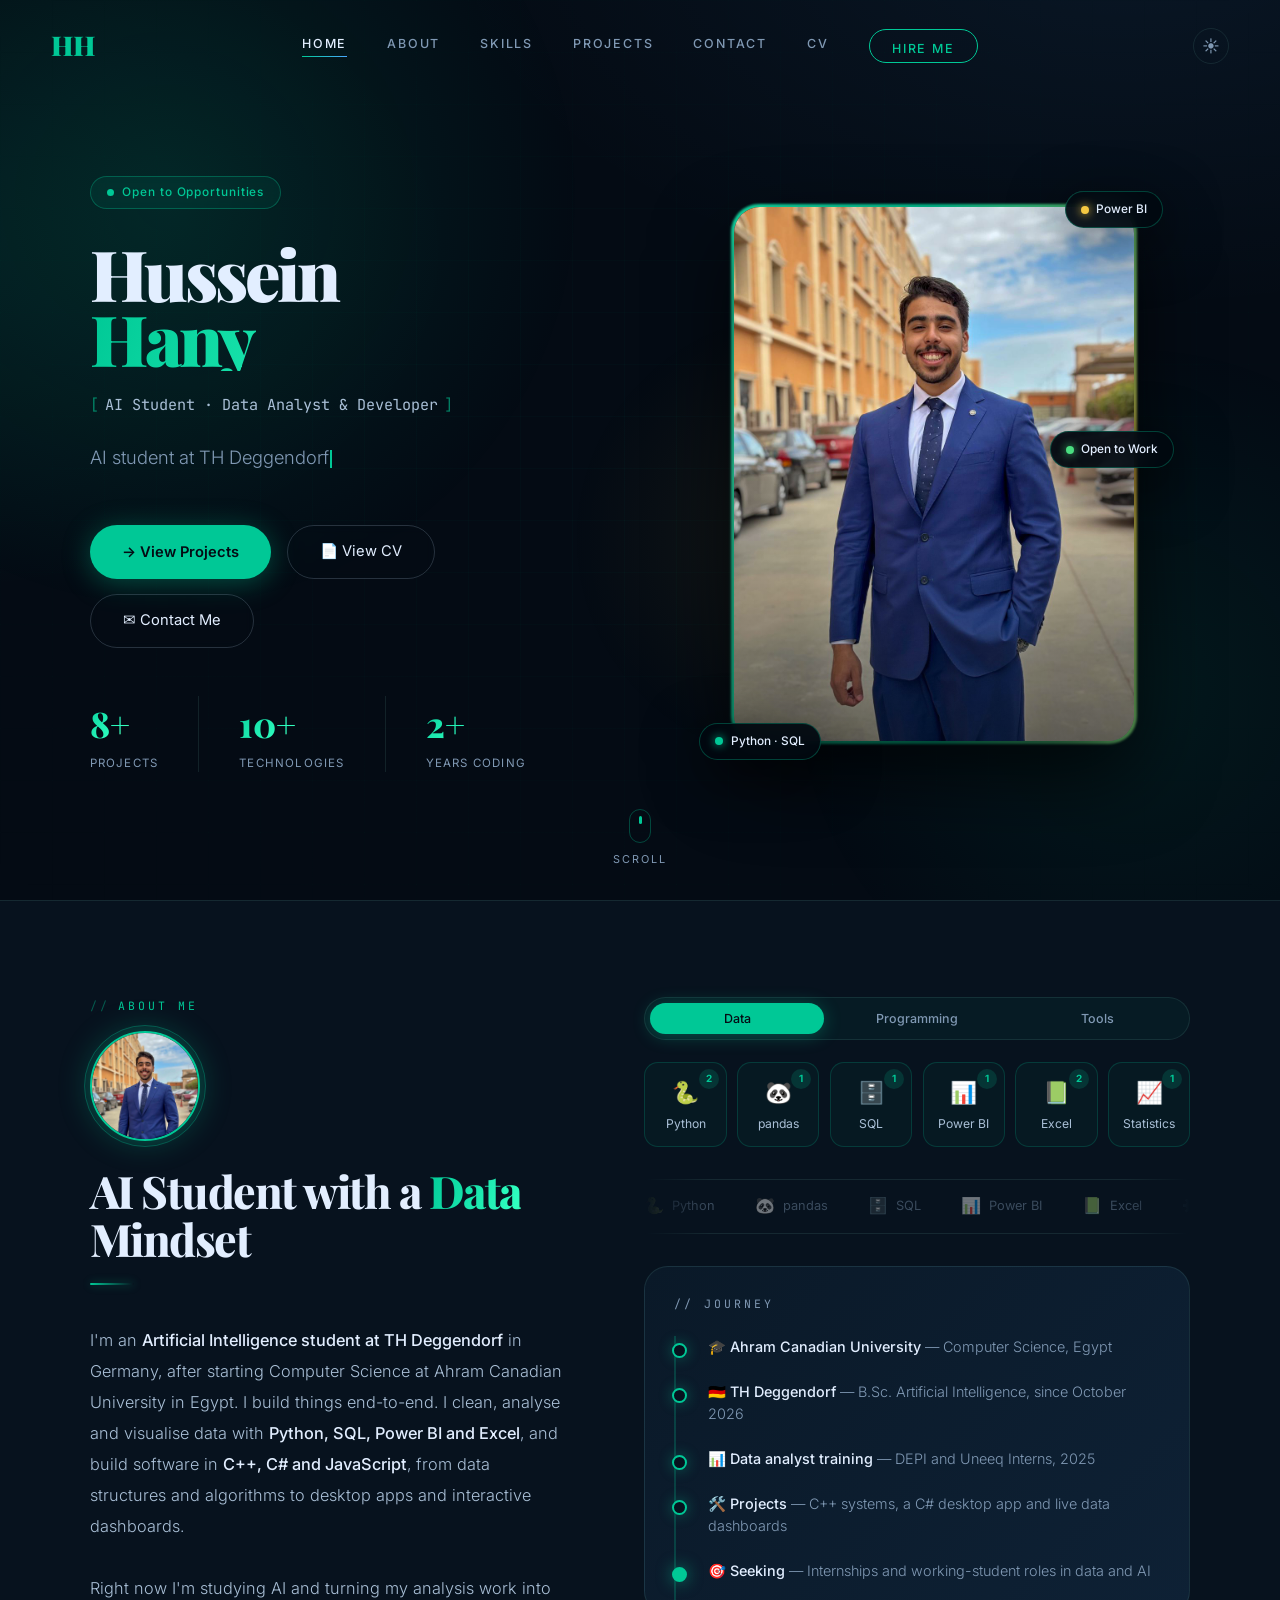
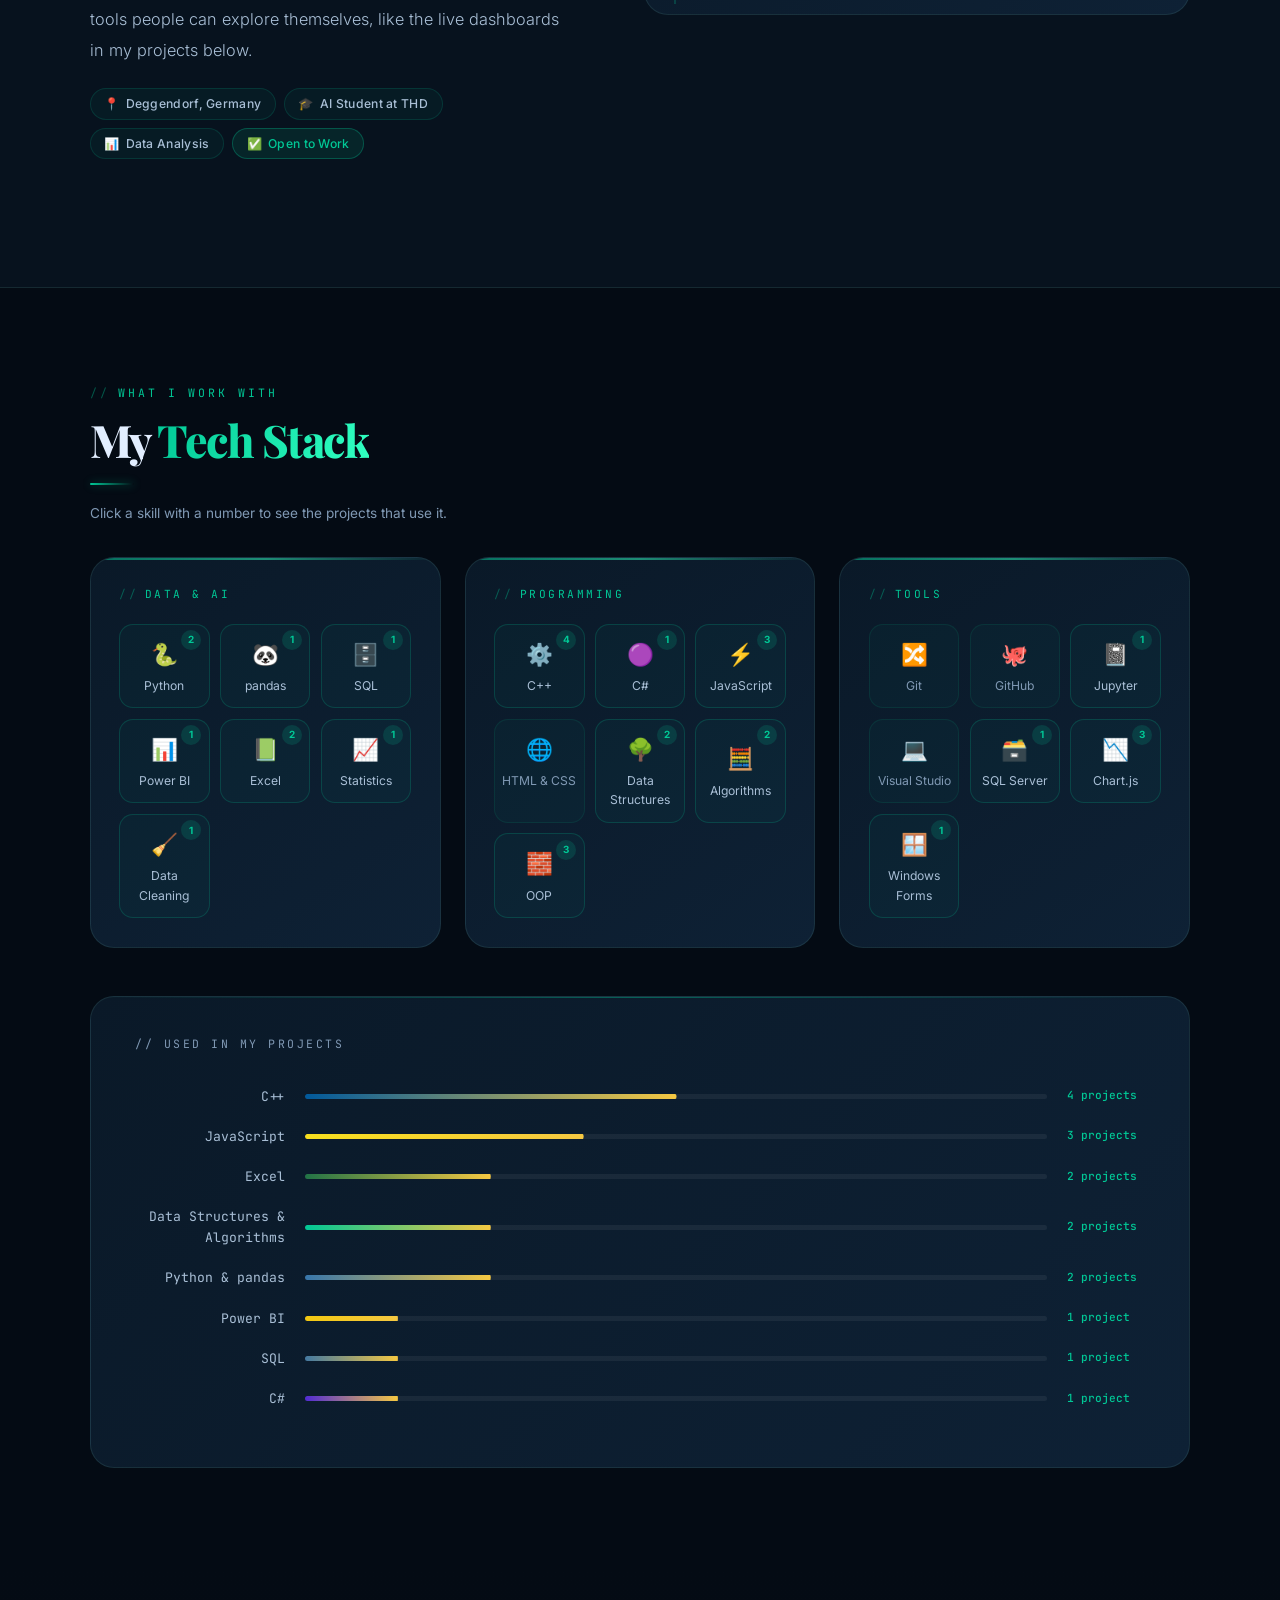
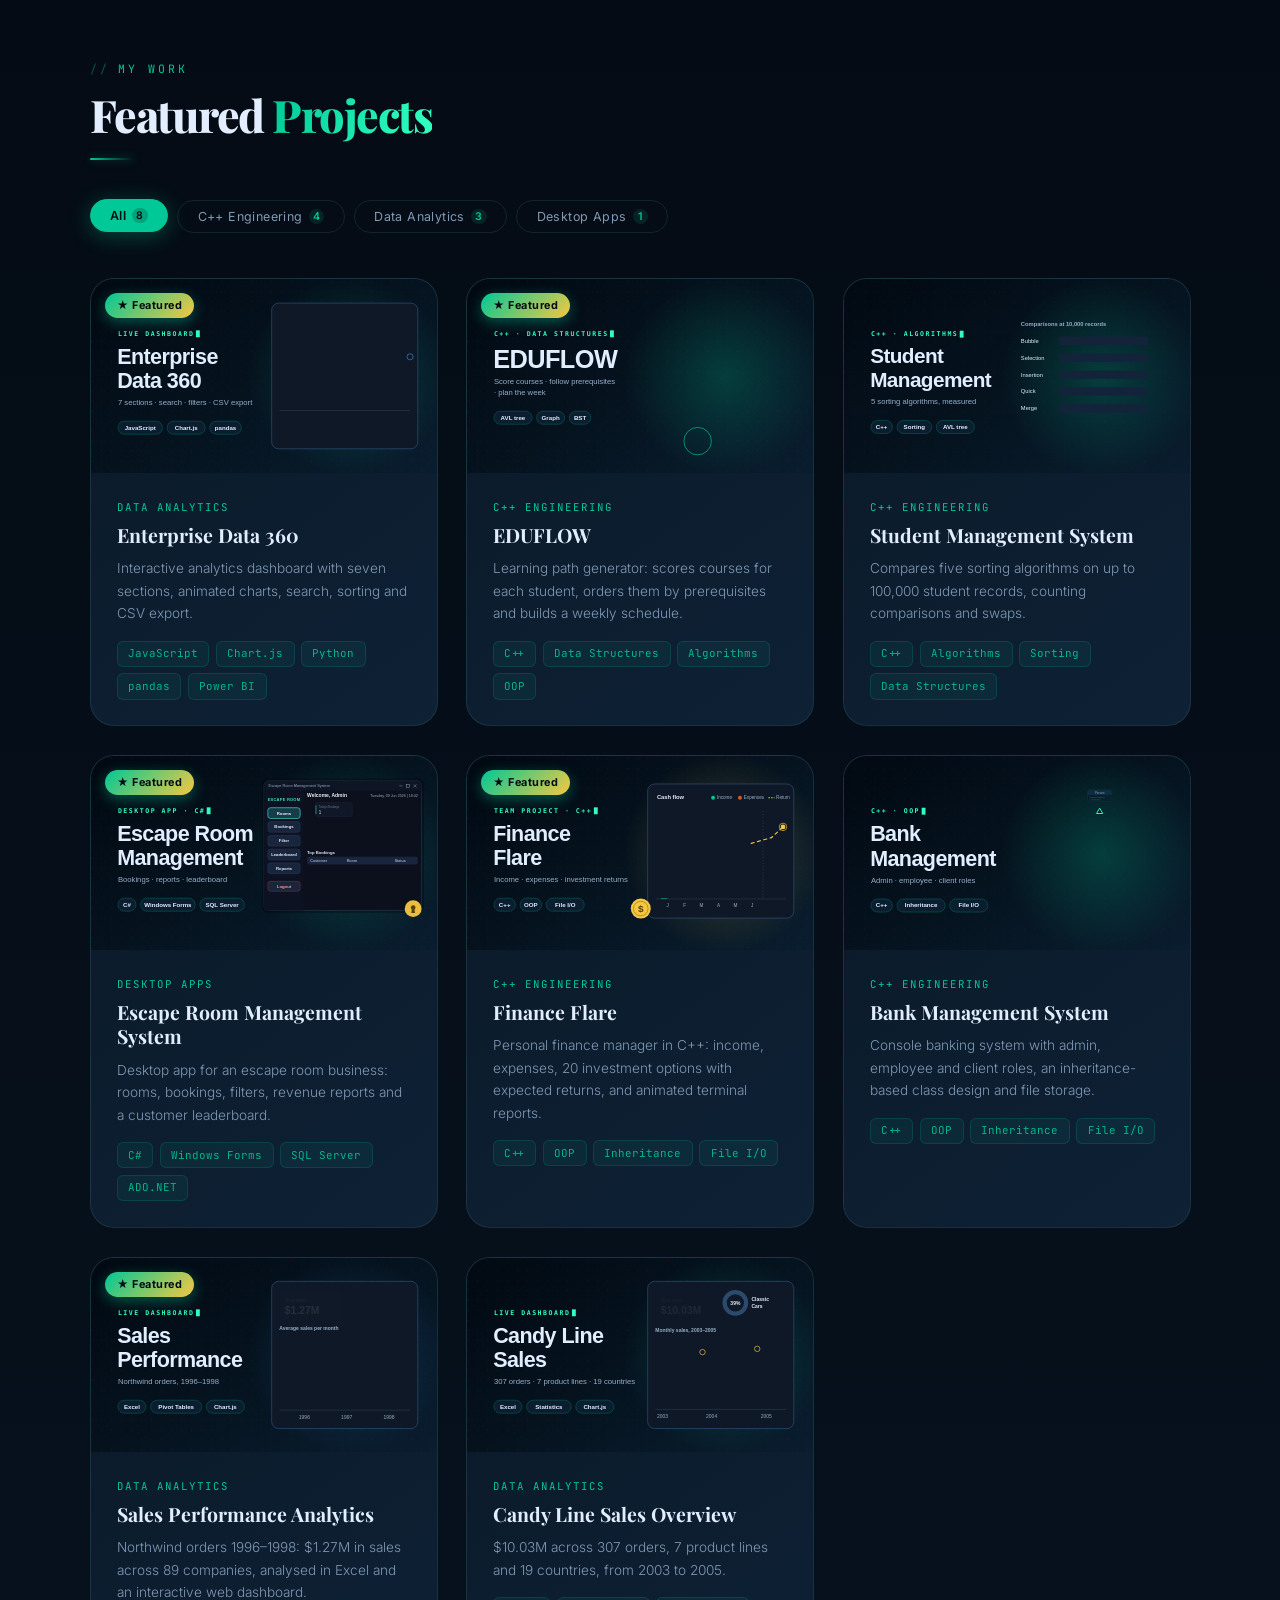
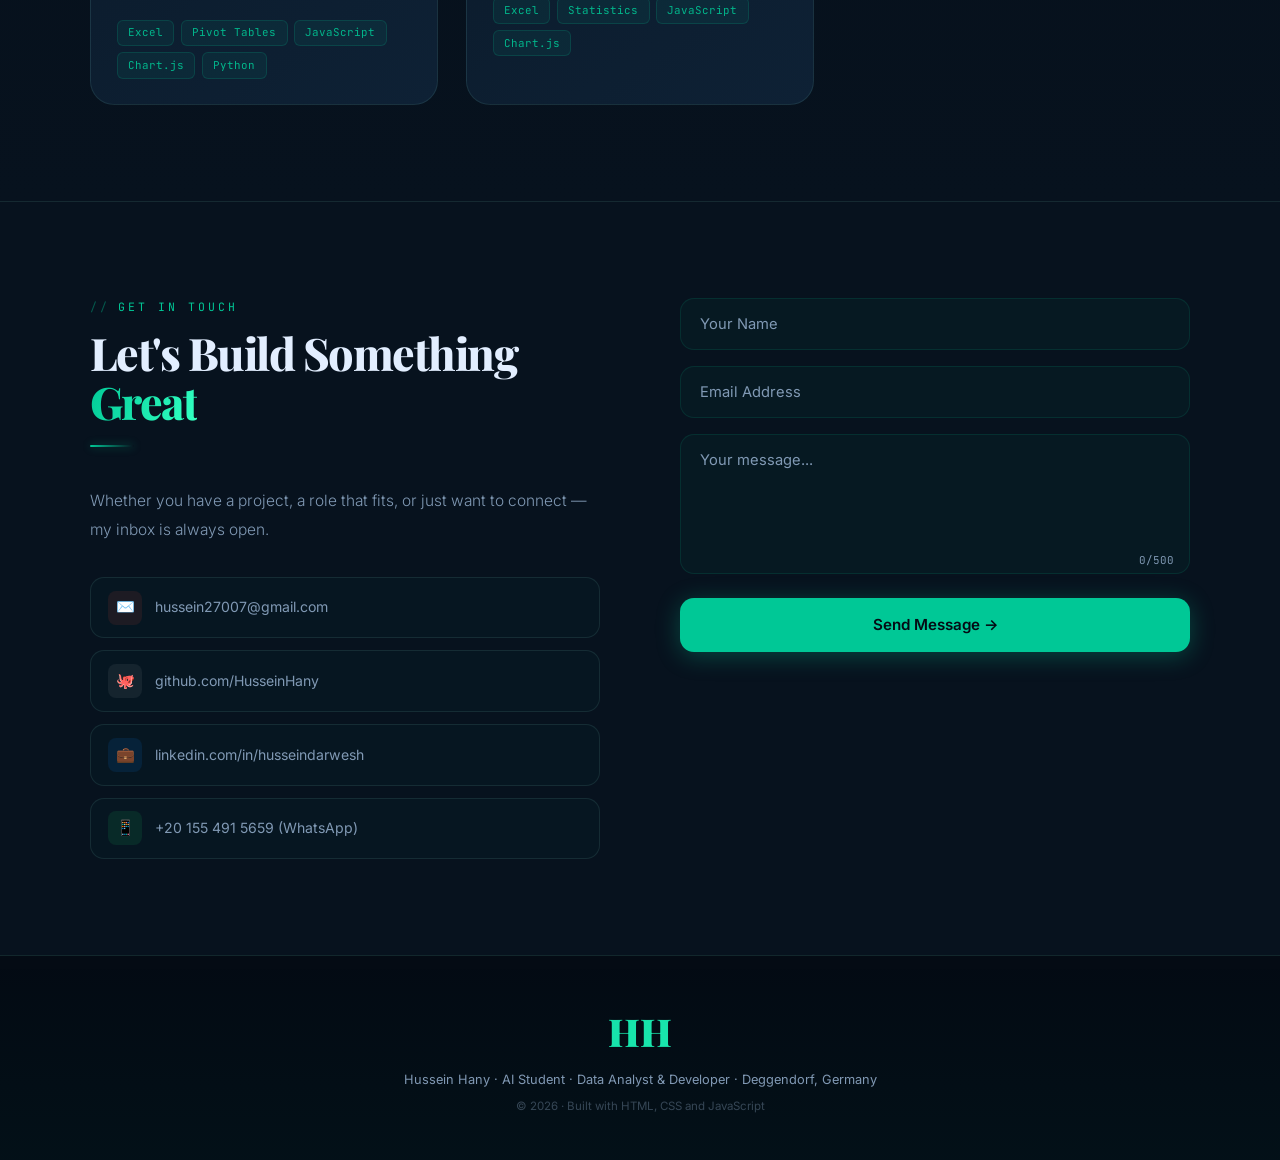
==== commit f3e47253: "Escape Room cover: the app's real dashboard" ====
--- a/index.html
+++ b/index.html
@@ -37,7 +37,7 @@
 <script src="https://cdnjs.cloudflare.com/ajax/libs/gsap/3.12.5/ScrollTrigger.min.js"></script>
 
 <!-- Styles -->
-<link rel="stylesheet" href="css/styles.css?v=20261117b"/>
+<link rel="stylesheet" href="css/styles.css?v=20261117c"/>
 
 <!-- Structured Data / JSON-LD -->
 <script type="application/ld+json">
@@ -339,10 +339,10 @@
 </script>
 
 <!-- JavaScript Modules -->
-<script src="js/data.js?v=20261117b"></script>
-<script src="js/utils.js?v=20261117b"></script>
-<script src="js/ui.js?v=20261117b"></script>
-<script src="js/core.js?v=20261117b"></script>
+<script src="js/data.js?v=20261117c"></script>
+<script src="js/utils.js?v=20261117c"></script>
+<script src="js/ui.js?v=20261117c"></script>
+<script src="js/core.js?v=20261117c"></script>
 
 </body>
 </html>
